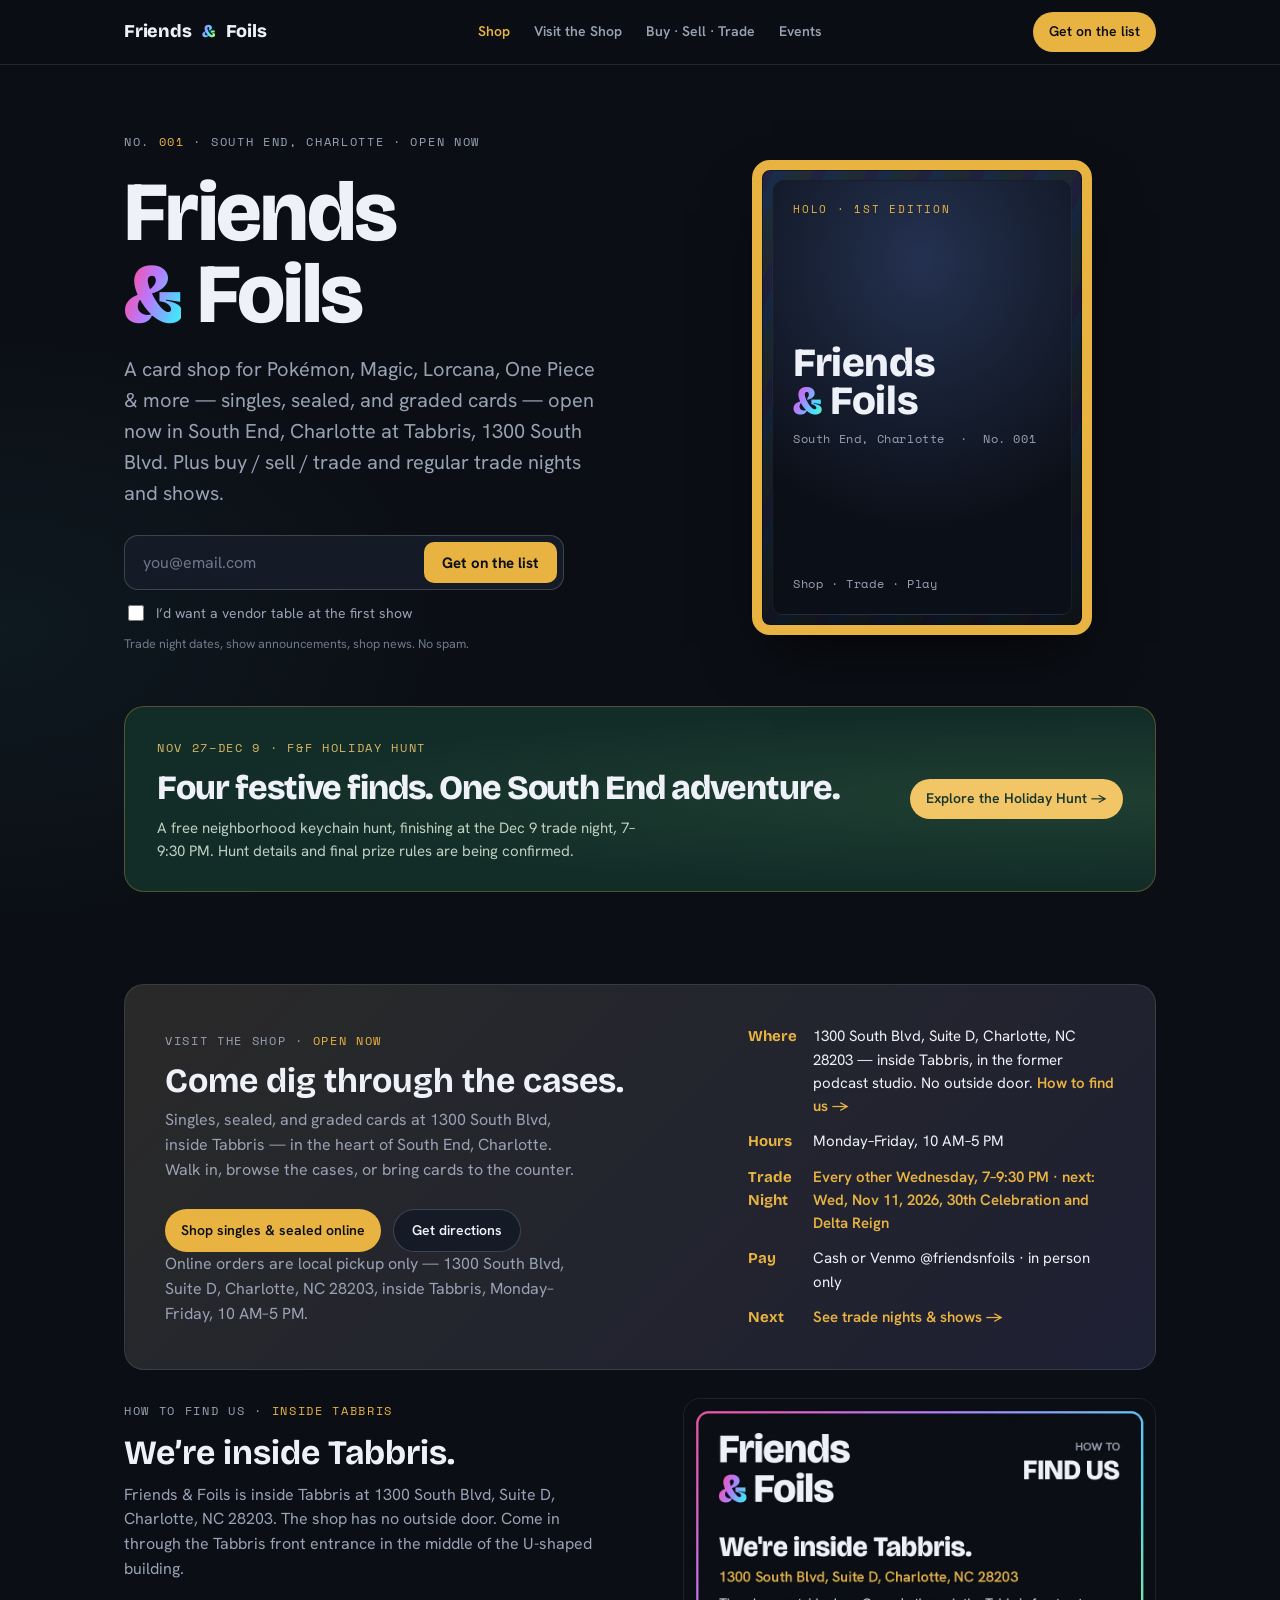
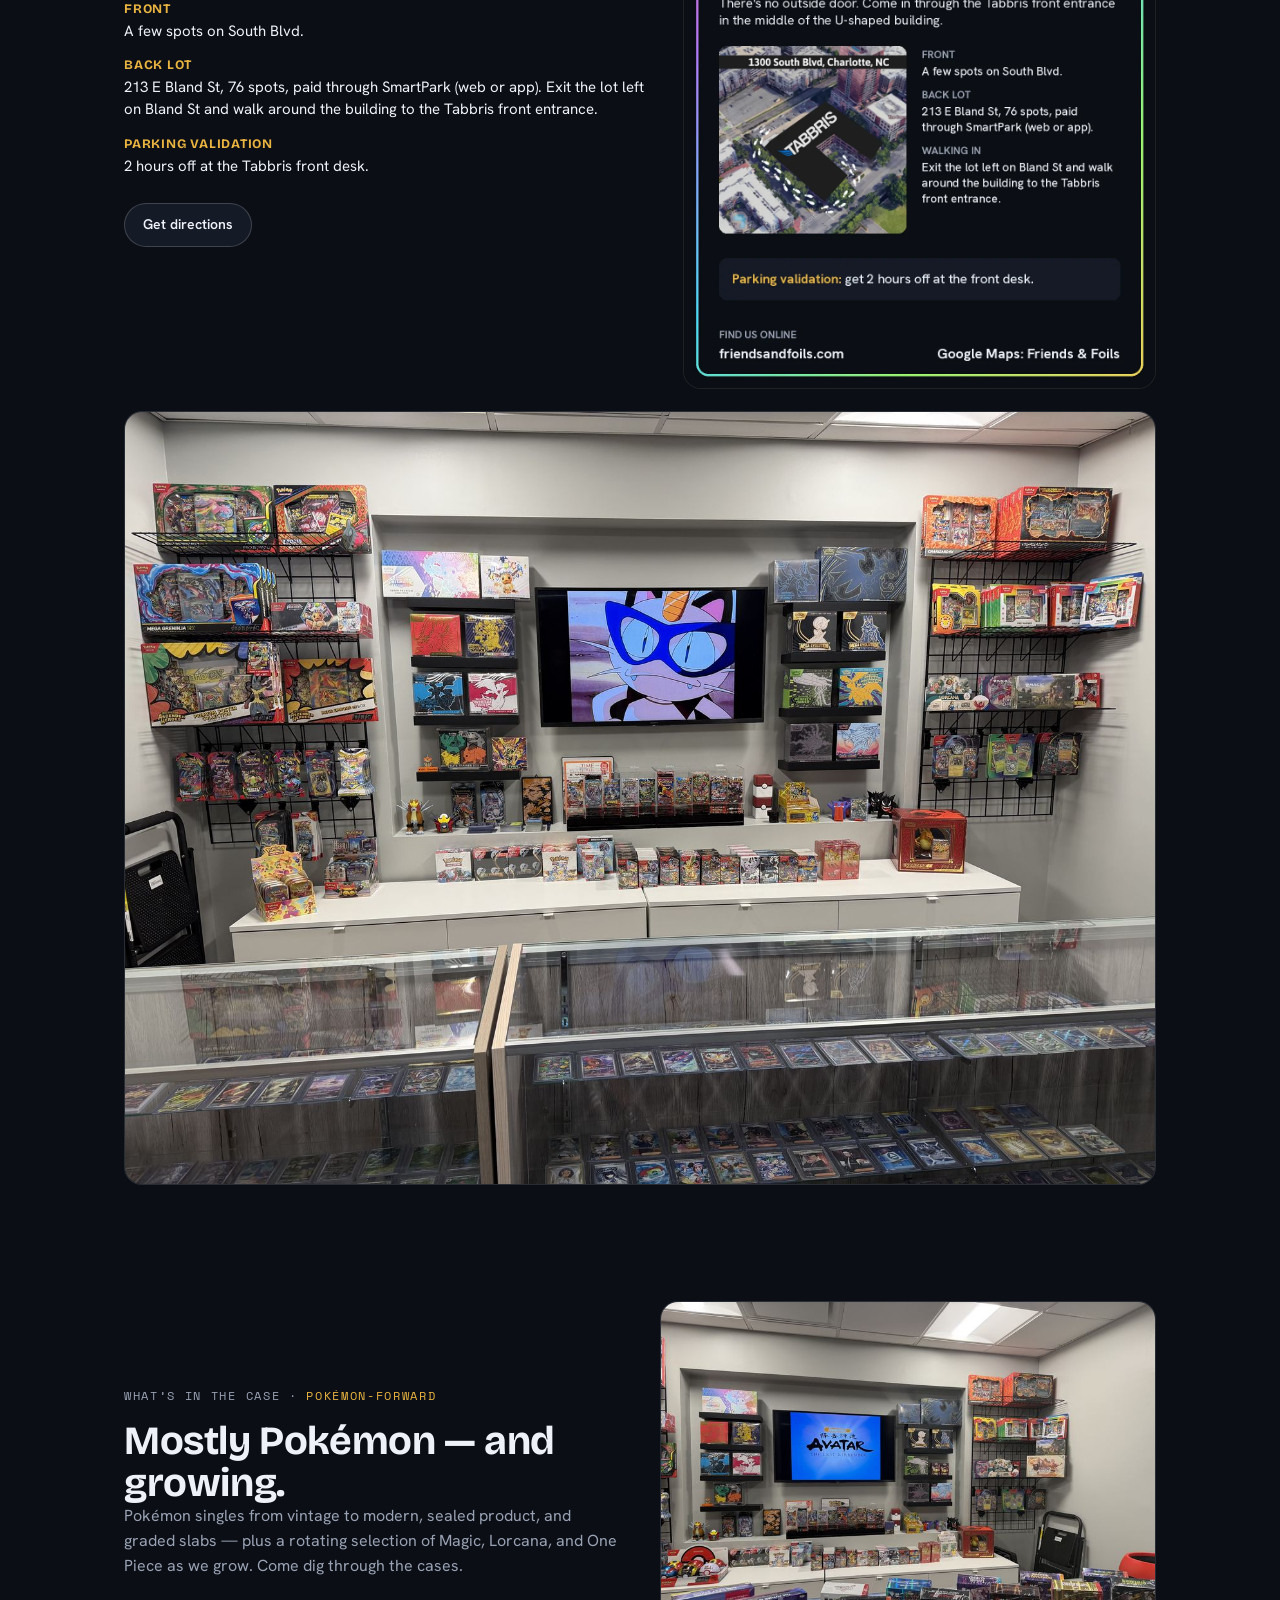
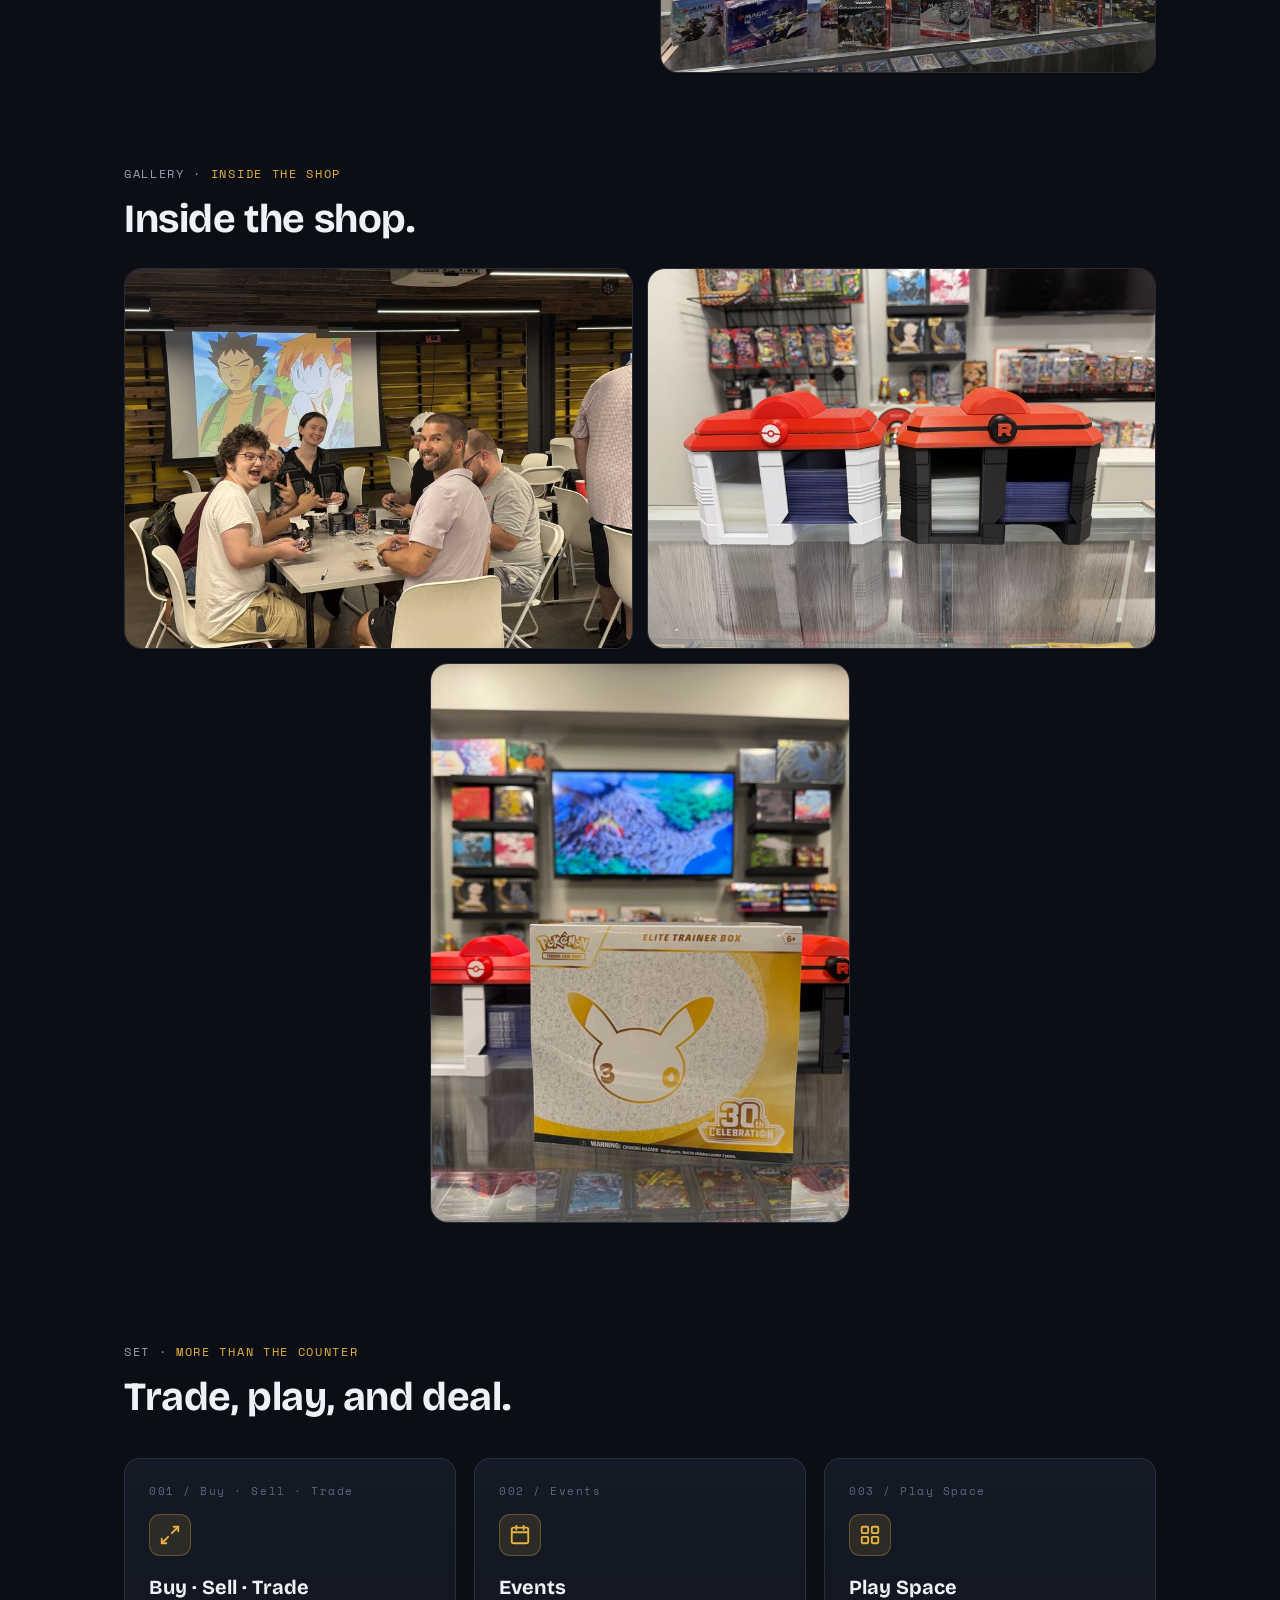
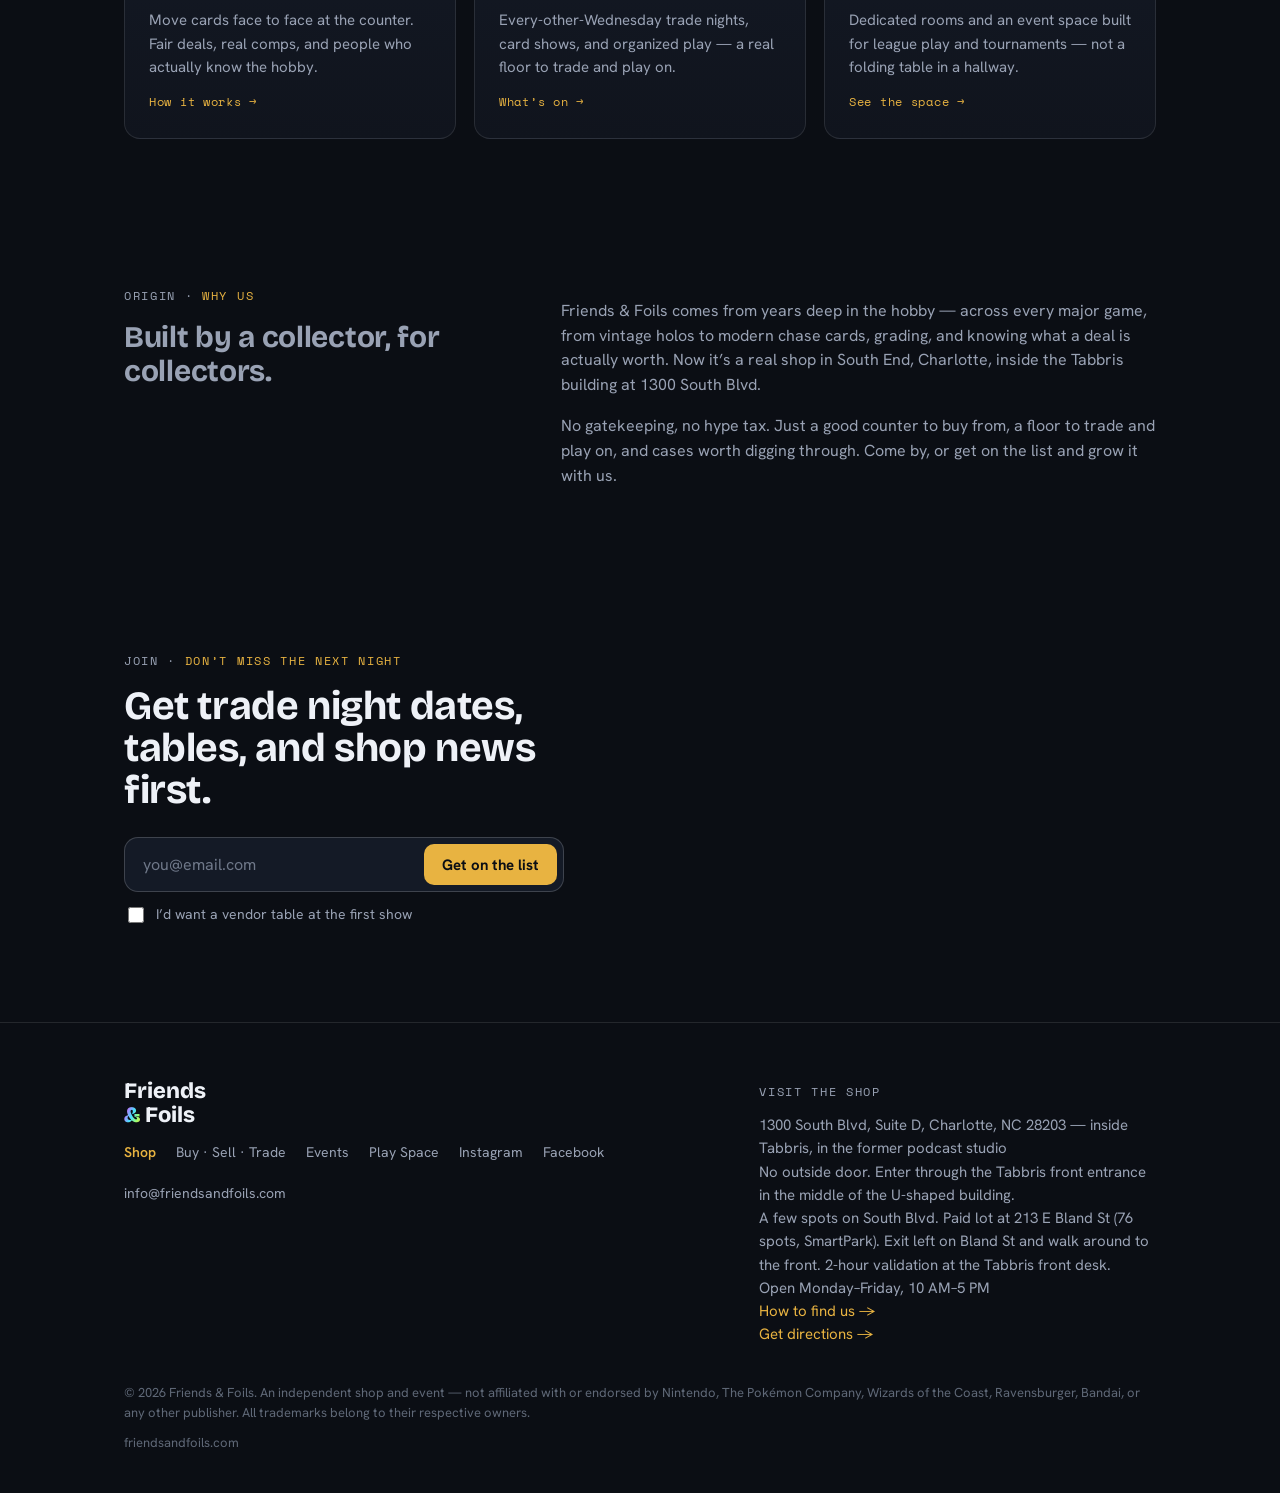
==== index.html @ 8cf4f738 "Build Holiday Hunt pages and QR tag flow" ====
<!doctype html>
<html lang="en">
<head>
<meta charset="utf-8" />
<meta name="viewport" content="width=device-width, initial-scale=1" />
<title>Friends &amp; Foils — Card shop in South End, Charlotte</title>
<meta name="description" content="A card shop for Pokémon, Magic, Lorcana, One Piece and more in South End, Charlotte — singles, sealed, and graded cards, open now inside Tabbris at 1300 South Blvd. Plus buy/sell/trade and every-other-Wednesday trade nights and shows." />

<meta property="og:title" content="Friends & Foils — Card shop in South End, Charlotte" />
<meta property="og:description" content="Singles, sealed, and graded cards — open now at 1300 South Blvd, inside Tabbris. Buy/sell/trade, every-other-Wednesday trade nights, and shows." />
<meta property="og:type" content="website" />
<meta property="og:url" content="https://friendsandfoils.com" />

<link rel="preconnect" href="https://fonts.googleapis.com">
<link rel="preconnect" href="https://fonts.gstatic.com" crossorigin>
<link href="https://fonts.googleapis.com/css2?family=Bricolage+Grotesque:opsz,wght@12..96,600;12..96,700;12..96,800&family=Hanken+Grotesk:wght@400;500;600;700&family=Space+Mono:wght@400;700&display=swap" rel="stylesheet">
<link rel="stylesheet" href="/assets/styles.css" />
<link rel="stylesheet" href="/assets/holiday-hunt.css" />
</head>
<body>

<header>
  <div class="wrap nav">
    <a class="brand" href="/">Friends <span class="amp">&amp;</span> Foils</a>
    <nav class="nav-links" id="navlinks" aria-label="Primary">
      <a class="shop" href="https://monverisuite.com/shop.php?page=products&amp;store=sycfubdgfibgfm5c5kfa" target="_blank" rel="noopener">Shop</a>
      <a href="/#visit">Visit the Shop</a>
      <a href="/buy-sell-trade/">Buy · Sell · Trade</a>
      <a href="/events/">Events</a>
      <a class="cta only-mobile" href="/#join">Get on the list</a>
    </nav>
    <div class="nav-right">
      <a class="cta only-desktop" href="/#join">Get on the list</a>
      <button class="menu-btn" id="menuBtn" aria-expanded="false" aria-controls="navlinks" aria-label="Open menu">
        <svg viewBox="0 0 24 24" fill="none" stroke-width="2" stroke-linecap="round"><path d="M3 6h18M3 12h18M3 18h18"/></svg>
      </button>
    </div>
  </div>
</header>

<main id="top">

  <section class="hero">
    <div class="wrap hero-grid">
      <div>
        <span class="tag">No. <span class="num">001</span> · South End, Charlotte · Open now</span>
        <h1>Friends<br><span class="foil">&amp;</span> Foils</h1>
        <p class="lede" style="max-width:44ch">A card shop for Pokémon, Magic, Lorcana, One Piece &amp; more — singles, sealed, and graded cards — open now in South End, Charlotte at Tabbris, 1300 South Blvd. Plus buy / sell / trade and regular trade nights and shows.</p>

        <form class="capture" id="capture-hero" novalidate>
          <div class="field">
            <input type="email" name="email" inputmode="email" autocomplete="email" placeholder="you@email.com" aria-label="Email address" required />
            <button type="submit">Get on the list</button>
          </div>
          <label class="vendor">
            <input type="checkbox" name="vendor" value="yes" />
            I&rsquo;d want a vendor table at the first show
          </label>
          <p class="formnote">Trade night dates, show announcements, shop news. No spam.</p>
          <div class="success" role="status" aria-live="polite">You&rsquo;re on the list. We&rsquo;ll send dates before anyone else.</div>
        </form>
      </div>

      <div class="card-stage">
        <div class="holo" id="holo" aria-hidden="true">
          <div class="foilsheen"></div>
          <div class="inner">
            <div class="ftag">Holo · 1st Edition</div>
            <div>
              <div class="mark">Friends<br><span class="amp2">&amp;</span> Foils</div>
              <div class="sub" style="margin-top:10px">South&nbsp;End, Charlotte &nbsp;·&nbsp; No.&nbsp;001</div>
            </div>
            <div class="sub">Shop · Trade · Play</div>
          </div>
          <div class="shine"></div>
        </div>
      </div>
    </div>
  </section>

  <section class="hunt-promo"><div class="wrap"><div class="hunt-promo-inner"><div><span class="tag">Nov 27–Dec 9 · F&amp;F Holiday Hunt</span><h2>Four festive finds. One South End adventure.</h2><p>A free neighborhood keychain hunt, finishing at the Dec 9 trade night, 7–9:30 PM. Hunt details and final prize rules are being confirmed.</p></div><a class="cta" href="/holiday-hunt/">Explore the Holiday Hunt →</a></div></div></section>

  <section id="visit">
    <div class="wrap">
      <div class="band">
        <div>
          <span class="tag">Visit the shop · <span class="num">Open now</span></span>
          <h2>Come dig through the cases.</h2>
          <p>Singles, sealed, and graded cards at 1300 South Blvd, inside Tabbris — in the heart of South End, Charlotte. Walk in, browse the cases, or bring cards to the counter.</p>
          <div class="actions">
            <a class="cta" href="https://monverisuite.com/shop.php?page=products&amp;store=sycfubdgfibgfm5c5kfa" target="_blank" rel="noopener">Shop singles &amp; sealed online</a>
            <a class="btn-ghost" href="https://www.google.com/maps/search/?api=1&amp;query=1300+South+Blvd+Suite+D+Charlotte+NC+28203" target="_blank" rel="noopener">Get directions</a>
          </div>
          <p class="pickup">Online orders are local pickup only — 1300 South Blvd, Suite D, Charlotte, NC 28203, inside Tabbris, Monday–Friday, 10 AM–5 PM.</p>
        </div>
        <ul>
          <li><b>Where</b><span>1300 South Blvd, Suite D, Charlotte, NC 28203 — inside Tabbris, in the former podcast studio. No outside door. <a class="link" href="#find-us">How to find us →</a></span></li>
          <li><b>Hours</b> Monday–Friday, 10 AM–5 PM</li>
          <li><b>Trade Night</b> <a class="link" href="/events/#nov-11">Every other Wednesday, 7–9:30 PM · next: Wed, Nov 11, 2026, 30th Celebration and Delta Reign</a></li>
          <li><b>Pay</b> Cash or Venmo @friendsnfoils · in person only</li>
          <li><b>Next</b> <a class="link" href="/events/#trade-nights">See trade nights &amp; shows →</a></li>
        </ul>
      </div>
      <div id="find-us" class="find-us">
        <div>
          <span class="tag">How to find us · <span class="num">Inside Tabbris</span></span>
          <h2>We&rsquo;re inside Tabbris.</h2>
          <p>Friends &amp; Foils is inside Tabbris at 1300 South Blvd, Suite D, Charlotte, NC 28203. The shop has no outside door. Come in through the Tabbris front entrance in the middle of the U-shaped building.</p>
          <ul class="find-list">
            <li><b>Front</b> A few spots on South Blvd.</li>
            <li><b>Back lot</b> 213 E Bland St, 76 spots, paid through SmartPark (web or app). Exit the lot left on Bland St and walk around the building to the Tabbris front entrance.</li>
            <li><b>Parking validation</b> 2 hours off at the Tabbris front desk.</li>
          </ul>
          <div class="actions">
            <a class="btn-ghost" href="https://www.google.com/maps/search/?api=1&amp;query=1300+South+Blvd+Suite+D+Charlotte+NC+28203" target="_blank" rel="noopener">Get directions</a>
          </div>
        </div>
        <div class="find-card">
          <img src="/assets/img/how-to-find-us.png" width="1080" height="1350" alt="How to find Friends and Foils inside Tabbris at 1300 South Blvd, Suite D, Charlotte. There is no outside door: enter through the Tabbris front entrance in the middle of the U-shaped building. A few spots are on South Blvd. The back lot at 213 E Bland St has 76 paid SmartPark spots; exit left on Bland St and walk around to the front entrance. Parking validation is 2 hours off at the front desk." loading="lazy" />
        </div>
      </div>
      <div class="media ratio-4-3 visit-photo">
        <img src="/assets/img/shop/shop-wall-pokemon.jpg" srcset="/assets/img/shop/shop-wall-pokemon-800.jpg 800w, /assets/img/shop/shop-wall-pokemon.jpg 1600w" sizes="(max-width: 1080px) calc(100vw - 48px), 1032px" width="1600" height="1200" alt="The shop’s main wall of sealed Pokémon tins, Elite Trainer Boxes, and booster bundles, with a TV and a glass case of singles in front" loading="lazy" />
      </div>
    </div>
  </section>

  <section class="tight">
    <div class="wrap">
      <div class="split flush">
        <div class="sec-head">
          <span class="tag">What&rsquo;s in the case · <span class="num">Pokémon-forward</span></span>
          <h2>Mostly Pokémon — and growing.</h2>
          <p>Pokémon singles from vintage to modern, sealed product, and graded slabs — plus a rotating selection of Magic, Lorcana, and One Piece as we grow. Come dig through the cases.</p>
        </div>
        <div class="media ratio-4-3">
          <img src="/assets/img/shop/shop-wall-multi-tcg.jpg" srcset="/assets/img/shop/shop-wall-multi-tcg-800.jpg 800w, /assets/img/shop/shop-wall-multi-tcg.jpg 1600w" sizes="(max-width: 860px) calc(100vw - 48px), 500px" width="1600" height="1200" alt="Sealed Magic: The Gathering, Disney Lorcana, One Piece, and other card games lined up on the shop counter beside a glass case of singles" loading="lazy" />
        </div>
      </div>
    </div>
  </section>

  <section class="tight" id="inside">
    <div class="wrap">
      <div class="sec-head">
        <span class="tag">Gallery · <span class="num">Inside the shop</span></span>
        <h2>Inside the shop.</h2>
      </div>
      <div class="inside">
        <div class="media ratio-4-3">
          <img src="/assets/img/shop/game-night-packs.jpg" srcset="/assets/img/shop/game-night-packs-800.jpg 800w, /assets/img/shop/game-night-packs.jpg 1600w" sizes="(max-width: 860px) calc(100vw - 48px), 500px" width="1600" height="1200" alt="People smiling and opening packs at a community game night table at Tabbris, with Ash and Misty on the projector" loading="lazy" />
        </div>
        <div class="media ratio-4-3">
          <img src="/assets/img/shop/sleeve-holders.jpg" srcset="/assets/img/shop/sleeve-holders-800.jpg 800w, /assets/img/shop/sleeve-holders.jpg 1600w" sizes="(max-width: 860px) calc(100vw - 48px), 500px" width="1600" height="1200" alt="Two 3D-printed card-sleeve holders on the shop counter: a Poké Ball and a red-and-white Team Rocket design" loading="lazy" />
        </div>
        <div class="media ratio-3-4 portrait">
          <img src="/assets/img/shop/30th-celebration-etb.jpg" srcset="/assets/img/shop/30th-celebration-etb-800.jpg 600w, /assets/img/shop/30th-celebration-etb.jpg 1200w" sizes="(max-width: 860px) calc(100vw - 48px), 420px" width="1200" height="1600" alt="A Pokémon 30th Celebration Elite Trainer Box standing on the shop counter" loading="lazy" />
        </div>
      </div>
    </div>
  </section>

  <section id="what">
    <div class="wrap">
      <div class="sec-head">
        <span class="tag">Set · <span class="num">More than the counter</span></span>
        <h2>Trade, play, and deal.</h2>
      </div>
      <div class="cards">
        <a class="feature" href="/buy-sell-trade/">
          <span class="num">001 / Buy · Sell · Trade</span>
          <div class="ico"><svg viewBox="0 0 24 24" fill="none" stroke-width="2" stroke-linecap="round" stroke-linejoin="round"><path d="M16 3h5v5"/><path d="M21 3l-7 7"/><path d="M8 21H3v-5"/><path d="M3 21l7-7"/></svg></div>
          <h3>Buy · Sell · Trade</h3>
          <p>Move cards face to face at the counter. Fair deals, real comps, and people who actually know the hobby.</p>
          <span class="go">How it works →</span>
        </a>
        <a class="feature" href="/events/">
          <span class="num">002 / Events</span>
          <div class="ico"><svg viewBox="0 0 24 24" fill="none" stroke-width="2" stroke-linecap="round" stroke-linejoin="round"><rect x="3" y="4" width="18" height="17" rx="2"/><path d="M3 9h18M8 2v4M16 2v4"/></svg></div>
          <h3>Events</h3>
          <p>Every-other-Wednesday trade nights, card shows, and organized play — a real floor to trade and play on.</p>
          <span class="go">What&rsquo;s on →</span>
        </a>
        <a class="feature" href="/play-space/">
          <span class="num">003 / Play Space</span>
          <div class="ico"><svg viewBox="0 0 24 24" fill="none" stroke-width="2" stroke-linecap="round" stroke-linejoin="round"><rect x="3" y="3" width="7" height="7" rx="1"/><rect x="14" y="3" width="7" height="7" rx="1"/><rect x="3" y="14" width="7" height="7" rx="1"/><rect x="14" y="14" width="7" height="7" rx="1"/></svg></div>
          <h3>Play Space</h3>
          <p>Dedicated rooms and an event space built for league play and tournaments — not a folding table in a hallway.</p>
          <span class="go">See the space →</span>
        </a>
      </div>
    </div>
  </section>

  <section id="about">
    <div class="wrap about">
      <div>
        <span class="tag">Origin · <span class="num">Why us</span></span>
        <p class="big">Built by a collector, for collectors.</p>
      </div>
      <div>
        <p>Friends &amp; Foils comes from years deep in the hobby — across every major game, from vintage holos to modern chase cards, grading, and knowing what a deal is actually worth. Now it&rsquo;s a real shop in South End, Charlotte, inside the Tabbris building at 1300 South Blvd.</p>
        <p>No gatekeeping, no hype tax. Just a good counter to buy from, a floor to trade and play on, and cases worth digging through. Come by, or get on the list and grow it with us.</p>
      </div>
    </div>
  </section>

  <section id="join">
    <div class="wrap">
      <div class="sec-head" style="max-width:46ch">
        <span class="tag">Join · <span class="num">Don&rsquo;t miss the next night</span></span>
        <h2>Get trade night dates, tables, and shop news first.</h2>
      </div>
      <form class="capture" id="capture-foot" novalidate style="margin-top:26px">
        <div class="field">
          <input type="email" name="email" inputmode="email" autocomplete="email" placeholder="you@email.com" aria-label="Email address" required />
          <button type="submit">Get on the list</button>
        </div>
        <label class="vendor">
          <input type="checkbox" name="vendor" value="yes" />
          I&rsquo;d want a vendor table at the first show
        </label>
        <div class="success" role="status" aria-live="polite">You&rsquo;re on the list. We&rsquo;ll send dates before anyone else.</div>
      </form>
    </div>
  </section>

</main>

<footer>
  <div class="wrap foot-grid">
    <div class="foot-cap">
      <div class="foot-brand">Friends<br><span class="amp">&amp;</span> Foils</div>
      <div class="foot-links">
        <a class="shop" href="https://monverisuite.com/shop.php?page=products&amp;store=sycfubdgfibgfm5c5kfa" target="_blank" rel="noopener">Shop</a>
        <a href="/buy-sell-trade/">Buy · Sell · Trade</a>
        <a href="/events/">Events</a>
        <a href="/play-space/">Play Space</a>
        <a href="https://www.instagram.com/friendsnfoils/" aria-label="Instagram" target="_blank" rel="noopener">Instagram</a>
        <a href="https://www.facebook.com/profile.php?id=61592183602542" aria-label="Facebook" target="_blank" rel="noopener">Facebook</a>
        <a href="mailto:info@friendsandfoils.com">info@friendsandfoils.com</a>
      </div>
    </div>
    <div>
      <span class="tag">Visit the shop</span>
      <p style="color:var(--muted);font-size:15px;margin:10px 0 0">1300 South Blvd, Suite D, Charlotte, NC 28203 — inside Tabbris, in the former podcast studio<br>No outside door. Enter through the Tabbris front entrance in the middle of the U-shaped building.<br>A few spots on South Blvd. Paid lot at 213 E Bland St (76 spots, SmartPark). Exit left on Bland St and walk around to the front. 2-hour validation at the Tabbris front desk.<br>Open Monday–Friday, 10 AM–5 PM<br><a href="/#find-us" style="color:var(--gold);text-decoration:none">How to find us →</a><br><a href="https://www.google.com/maps/search/?api=1&amp;query=1300+South+Blvd+Suite+D+Charlotte+NC+28203" target="_blank" rel="noopener" style="color:var(--gold);text-decoration:none">Get directions →</a></p>
    </div>
  </div>
  <div class="wrap legal">
    <span>© 2026 Friends &amp; Foils. An independent shop and event — not affiliated with or endorsed by Nintendo, The Pokémon Company, Wizards of the Coast, Ravensburger, Bandai, or any other publisher. All trademarks belong to their respective owners.</span>
    <span>friendsandfoils.com</span>
  </div>
</footer>

<script src="/assets/app.js" defer></script>
</body>
</html>
---- assets/styles.css ----
/* =========================================================================
   Friends & Foils — shared design system
   Single source of truth for every page. Foil / gold theme.
   ========================================================================= */
:root{
  --ink:#0B0E14;
  --ink-2:#10141d;
  --surface:#141a26;
  --surface-2:#1a2230;
  --line:rgba(255,255,255,.10);
  --line-strong:rgba(255,255,255,.18);
  --text:#EEF1F7;
  --muted:#99A2B4;
  --gold:#E8B341;
  --gold-deep:#caa12f;

  --display:"Bricolage Grotesque", system-ui, sans-serif;
  --body:"Hanken Grotesk", system-ui, sans-serif;
  --mono:"Space Mono", ui-monospace, monospace;

  --maxw:1080px;
}

*{box-sizing:border-box}
html{scroll-behavior:smooth}
body{
  margin:0;
  background:
    radial-gradient(1200px 600px at 75% -10%, rgba(232,179,65,.06), transparent 60%),
    radial-gradient(900px 600px at 0% 10%, rgba(70,224,255,.05), transparent 55%),
    var(--ink);
  color:var(--text);
  font-family:var(--body);
  line-height:1.55;
  -webkit-font-smoothing:antialiased;
  overflow-x:hidden;
}
a{color:inherit}
img{max-width:100%;display:block}
.wrap{max-width:var(--maxw);margin:0 auto;padding:0 24px}

.tag{
  font-family:var(--mono);
  font-size:12px;
  letter-spacing:.14em;
  text-transform:uppercase;
  color:var(--muted);
}
.tag .num{color:var(--gold)}

.foil{
  background:linear-gradient(110deg,#ff4d9d 8%,#b57bff 28%,#46e0ff 48%,#9cff6b 68%,#ffd24d 88%);
  background-size:220% 100%;
  -webkit-background-clip:text;background-clip:text;color:transparent;
  animation:foilshift 7s ease-in-out infinite}
.amp{
  background:linear-gradient(115deg,#ff4d9d,#b57bff,#46e0ff,#9cff6b,#ffd24d);
  -webkit-background-clip:text;background-clip:text;color:transparent}
@keyframes foilshift{0%,100%{background-position:0% 0}50%{background-position:100% 0}}

/* ---- Header / nav ---------------------------------------------------- */
header{position:sticky;top:0;z-index:40;backdrop-filter:blur(10px);
  background:linear-gradient(180deg, rgba(11,14,20,.82), rgba(11,14,20,.35));
  border-bottom:1px solid var(--line)}
.nav{display:flex;align-items:center;justify-content:space-between;gap:18px;height:64px}
.brand{display:flex;align-items:center;gap:10px;font-family:var(--display);
  font-weight:800;letter-spacing:-.01em;font-size:18px;text-decoration:none;white-space:nowrap}
.nav-links{display:flex;align-items:center;gap:24px}
.nav-links a:not(.cta){font-size:14px;font-weight:600;text-decoration:none;color:var(--muted);
  transition:color .15s ease;white-space:nowrap}
.nav-links a:not(.cta):hover{color:var(--text)}
.nav-links a.here{color:var(--text)}
.nav-links a.here::after{content:"";display:block;height:2px;margin-top:4px;border-radius:2px;background:var(--gold)}
.nav-links a.shop{color:var(--gold)}
.nav-links a.shop:hover{color:#f2c45c}
.nav-right{display:flex;align-items:center;gap:12px}
.cta{display:inline-flex;align-items:center;gap:8px;
  font-family:var(--body);font-weight:600;font-size:14px;text-decoration:none;
  color:var(--ink);background:var(--gold);padding:9px 16px;border-radius:999px;
  transition:transform .15s ease, background .15s ease;white-space:nowrap}
.cta:hover{background:#f2c45c;transform:translateY(-1px)}
.only-mobile{display:none}
.menu-btn{display:none;background:transparent;border:1px solid var(--line-strong);border-radius:10px;
  width:42px;height:38px;cursor:pointer;align-items:center;justify-content:center}
.menu-btn svg{width:20px;height:20px;stroke:var(--text)}

/* ---- Hero (home, with holo card) ------------------------------------- */
.hero{position:relative;padding:64px 0 40px}
.hero-grid{display:grid;grid-template-columns:1.05fr .95fr;gap:48px;align-items:center}
.hero h1{
  font-family:var(--display);font-weight:800;
  font-size:clamp(44px,7vw,84px);line-height:.98;letter-spacing:-.02em;margin:18px 0 0}
.lede{color:var(--muted);font-size:clamp(17px,2vw,20px);max-width:34ch;margin:18px 0 0}

/* ---- Page hero (inner pages, no holo) -------------------------------- */
.page-hero{padding:72px 0 8px}
.page-hero h1{font-family:var(--display);font-weight:800;
  font-size:clamp(38px,6vw,68px);line-height:1;letter-spacing:-.02em;margin:16px 0 0;max-width:16ch}
.page-hero .lede{max-width:56ch;font-size:clamp(17px,2vw,20px)}
.actions{display:flex;flex-wrap:wrap;gap:12px;margin-top:26px}
.btn-ghost{display:inline-flex;align-items:center;gap:8px;font-weight:600;font-size:14px;
  text-decoration:none;color:var(--text);background:var(--surface);
  border:1px solid var(--line-strong);padding:10px 18px;border-radius:999px;
  transition:border-color .15s ease, transform .15s ease}
.btn-ghost:hover{border-color:var(--gold);transform:translateY(-1px)}

/* ---- Email capture --------------------------------------------------- */
.capture{margin-top:26px;max-width:440px}
.field{display:flex;gap:8px;background:var(--surface);border:1px solid var(--line-strong);
  border-radius:14px;padding:6px;transition:border-color .15s ease}
.field:focus-within{border-color:var(--gold)}
.field input[type=email]{flex:1;min-width:0;background:transparent;border:0;outline:0;
  color:var(--text);font-family:var(--body);font-size:16px;padding:10px 12px}
.field input::placeholder{color:#6f7889}
.field button{border:0;cursor:pointer;font-family:var(--body);font-weight:700;font-size:15px;
  color:var(--ink);background:var(--gold);border-radius:10px;padding:0 18px;
  transition:transform .15s ease, background .15s ease}
.field button:hover{background:#f2c45c}
.field button:active{transform:scale(.98)}
.vendor{display:flex;align-items:center;gap:9px;margin-top:12px;color:var(--muted);font-size:14px;cursor:pointer}
.vendor input{accent-color:var(--gold);width:16px;height:16px}
.formnote{font-size:12.5px;color:#6f7889;margin-top:10px}
.success{display:none;margin-top:18px;padding:16px 18px;border-radius:14px;
  border:1px solid rgba(156,255,107,.35);background:rgba(156,255,107,.08);
  color:#cdeec0;font-size:15px}
.success.show{display:block;animation:pop .4s ease}
@keyframes pop{from{opacity:0;transform:translateY(6px)}to{opacity:1;transform:none}}

/* ---- Holo card ------------------------------------------------------- */
.card-stage{display:flex;justify-content:center;perspective:1100px}
.holo{
  position:relative;width:min(340px,78vw);aspect-ratio:63/88;border-radius:18px;
  transform-style:preserve-3d;transition:transform .25s ease;will-change:transform;
  background:linear-gradient(160deg,#1d2740,#0c1018);
  border:10px solid var(--gold);
  box-shadow:0 30px 60px -20px rgba(0,0,0,.7), 0 0 0 1px rgba(0,0,0,.4) inset;
  overflow:hidden}
.holo .inner{position:absolute;inset:10px;border-radius:10px;
  background:radial-gradient(120% 90% at 50% 18%, #243150, #0b0f17 70%);
  display:flex;flex-direction:column;justify-content:space-between;padding:20px;
  border:1px solid rgba(255,255,255,.06)}
.holo .ftag{font-family:var(--mono);font-size:11px;letter-spacing:.16em;color:var(--gold);text-transform:uppercase}
.holo .mark{font-family:var(--display);font-weight:800;font-size:clamp(28px,9vw,40px);
  line-height:.95;letter-spacing:-.01em}
.holo .mark .amp2{
  background:linear-gradient(115deg,#ff4d9d,#b57bff,#46e0ff,#9cff6b,#ffd24d);
  background-size:180% 100%;-webkit-background-clip:text;background-clip:text;color:transparent;
  animation:foilshift 6s ease-in-out infinite}
.holo .sub{font-family:var(--mono);font-size:12px;color:var(--muted);letter-spacing:.05em}
.holo .shine{position:absolute;inset:0;pointer-events:none;mix-blend-mode:color-dodge;
  opacity:0;transition:opacity .3s ease;
  background:radial-gradient(180px 180px at var(--mx,50%) var(--my,40%),
      rgba(255,255,255,.55), rgba(255,255,255,0) 60%);}
.holo .foilsheen{position:absolute;inset:0;pointer-events:none;mix-blend-mode:overlay;opacity:.35;
  background:repeating-linear-gradient(115deg,
      rgba(255,77,157,.5) 0 12px, rgba(70,224,255,.5) 12px 24px,
      rgba(156,255,107,.5) 24px 36px, rgba(255,210,77,.5) 36px 48px);
  background-size:200% 200%;background-position:var(--mx,50%) var(--my,50%);
  filter:saturate(1.4)}
.holo:hover .shine{opacity:1}

/* ---- Sections -------------------------------------------------------- */
section{padding:72px 0}
section.tight{padding:44px 0}
.sec-head{max-width:60ch}
.sec-head h2{font-family:var(--display);font-weight:700;letter-spacing:-.01em;
  font-size:clamp(28px,4vw,40px);line-height:1.05;margin:12px 0 0}
.sec-head p{color:var(--muted);font-size:17px;margin:14px 0 0}

/* ---- Feature cards --------------------------------------------------- */
.cards{display:grid;grid-template-columns:repeat(3,1fr);gap:18px;margin-top:40px}
.cards.two{grid-template-columns:repeat(2,1fr)}
.feature{background:linear-gradient(180deg,var(--surface),var(--ink-2));
  border:1px solid var(--line);border-radius:16px;padding:24px;
  transition:transform .2s ease, border-color .2s ease}
.feature:hover{transform:translateY(-3px);border-color:var(--line-strong)}
.feature .ico{width:42px;height:42px;border-radius:11px;display:grid;place-items:center;
  background:rgba(232,179,65,.12);border:1px solid rgba(232,179,65,.3);margin-bottom:16px}
.feature .ico svg{width:22px;height:22px;stroke:var(--gold)}
.feature h3{font-family:var(--display);font-weight:700;font-size:20px;margin:0 0 6px}
.feature p{color:var(--muted);font-size:15px;margin:0}
.feature .num{font-family:var(--mono);font-size:11px;color:#5f6877;letter-spacing:.14em;display:block;margin-bottom:14px}
/* clickable feature card (home hub -> pillar pages) */
a.feature{text-decoration:none;color:inherit;display:block}
a.feature .go{display:inline-flex;align-items:center;gap:6px;margin-top:14px;
  font-family:var(--mono);font-size:12px;letter-spacing:.06em;color:var(--gold)}
a.feature:hover .go{gap:10px}

/* ---- "Coming soon" tiles --------------------------------------------- */
.soon{display:grid;grid-template-columns:1fr 1fr;gap:18px;margin-top:40px}
.soon .tile{position:relative;border:1px solid var(--line);border-radius:16px;padding:28px;
  background:radial-gradient(120% 120% at 0% 0%, rgba(70,224,255,.06), transparent 50%), var(--ink-2);overflow:hidden}
.soon .tile .stamp{position:absolute;top:18px;right:18px;font-family:var(--mono);font-size:11px;
  letter-spacing:.14em;text-transform:uppercase;color:var(--ink);background:var(--gold);
  padding:5px 10px;border-radius:999px}
.soon .tile h3{font-family:var(--display);font-weight:700;font-size:24px;margin:8px 0 8px}
.soon .tile p{color:var(--muted);margin:0;font-size:15.5px}

/* ---- Band (feature strip / vendor CTA) ------------------------------- */
.band{border:1px solid var(--line);border-radius:20px;
  background:linear-gradient(135deg, rgba(232,179,65,.10), rgba(181,123,255,.06)), var(--surface);
  padding:40px;display:grid;grid-template-columns:1.2fr .8fr;gap:32px;align-items:center}
.band h2{font-family:var(--display);font-weight:700;font-size:clamp(26px,3.5vw,34px);margin:10px 0 10px;line-height:1.05}
.band p{color:var(--muted);margin:0;font-size:16px;max-width:46ch}
.band ul{list-style:none;padding:0;margin:0;display:grid;gap:12px}
.band li{display:flex;gap:11px;align-items:flex-start;font-size:15px}
.band li b{font-family:var(--display);color:var(--gold);font-weight:700;font-size:15px;min-width:54px}
.band li > span{flex:1;min-width:0}
.link{color:var(--gold);text-decoration:none;font-weight:600}
.link:hover{color:#f2c45c}
.pickup{color:var(--muted);font-size:14.5px;margin:14px 0 0;max-width:48ch}

/* ---- About ----------------------------------------------------------- */
.about{display:grid;grid-template-columns:.8fr 1.2fr;gap:40px;align-items:start}
.about .big{font-family:var(--display);font-weight:700;font-size:clamp(24px,3vw,30px);line-height:1.15;letter-spacing:-.01em;margin:12px 0 0}
.about p{color:var(--muted);font-size:16px}

/* ---- Media / photos -------------------------------------------------- */
.media{border:1px solid var(--line);border-radius:18px;overflow:hidden;background:var(--ink-2)}
.media img{width:100%;height:100%;object-fit:cover;display:block}
.media.hero-shot{aspect-ratio:16/10}
.media.ratio-4-3{aspect-ratio:4/3}
.media.ratio-3-4{aspect-ratio:3/4}
.visit-photo{margin-top:22px}
#find-us{scroll-margin-top:84px}
.find-us{display:grid;grid-template-columns:1.05fr .95fr;gap:36px;align-items:start;margin-top:28px}
.find-us h2{font-family:var(--display);font-weight:700;font-size:clamp(26px,3.5vw,34px);line-height:1.05;margin:12px 0 12px}
.find-us p{color:var(--muted);margin:0;font-size:16px;max-width:52ch}
.find-list{list-style:none;padding:0;margin:18px 0 0;display:grid;gap:14px}
.find-list li{font-size:15px;color:var(--text);line-height:1.45}
.find-list b{display:block;font-family:var(--display);color:var(--gold);font-weight:700;font-size:13px;letter-spacing:.06em;text-transform:uppercase;margin-bottom:2px}
.find-card{border:1px solid var(--line);border-radius:18px;overflow:hidden;background:#07090d}
.find-card img{width:100%;height:auto;display:block}
.gallery{display:grid;grid-template-columns:2fr 1fr;grid-auto-rows:1fr;gap:14px;margin-top:40px}
.gallery .media:first-child{grid-row:span 2}
.gallery .media{aspect-ratio:auto;min-height:180px}
.inside{display:grid;grid-template-columns:1fr 1fr;gap:14px;margin-top:28px;align-items:start}
.inside .media{min-width:0}
.inside .portrait{grid-column:1 / -1;width:min(420px,100%);justify-self:center}
/* graceful placeholder shown until a real photo is dropped in */
.ph{position:relative;display:grid;place-items:center;min-height:200px;
  background:
    radial-gradient(120% 120% at 0% 0%, rgba(70,224,255,.06), transparent 50%),
    repeating-linear-gradient(135deg, rgba(255,255,255,.03) 0 12px, transparent 12px 24px),
    var(--ink-2);
  color:#5f6877;font-family:var(--mono);font-size:12px;letter-spacing:.12em;text-transform:uppercase;text-align:center;padding:20px}
.ph span{max-width:24ch}

.split{display:grid;grid-template-columns:1fr 1fr;gap:40px;align-items:center;margin-top:40px}
.split.flush{margin-top:0}
.split.reverse .media{order:-1}
.split h3{font-family:var(--display);font-weight:700;font-size:clamp(22px,3vw,28px);margin:10px 0 10px;line-height:1.1}
.split p{color:var(--muted);font-size:16px;margin:0 0 12px}

/* ---- Chips / pills --------------------------------------------------- */
.chips{display:flex;flex-wrap:wrap;gap:10px;margin-top:22px}
.chip{font-family:var(--mono);font-size:12px;letter-spacing:.06em;color:var(--text);
  background:var(--surface);border:1px solid var(--line-strong);border-radius:999px;padding:8px 14px}
a.chip{text-decoration:none}
a.chip:hover{border-color:var(--gold)}
.chip.gold{color:var(--ink);background:var(--gold);border-color:transparent;font-weight:700}
a.chip.gold:hover{color:var(--ink)}

/* ---- Giveaway -------------------------------------------------------- */
.ended-notice{
  margin:0 0 22px;padding:16px 20px;border-radius:16px;
  border:1px solid rgba(232,179,65,.45);background:rgba(232,179,65,.10);
  font-family:var(--display);font-weight:700;font-size:clamp(17px,2vw,20px);
  line-height:1.3;color:var(--text)}
.prize{display:grid;grid-template-columns:.95fr 1.05fr;gap:44px;align-items:center}
.prize .media{aspect-ratio:1/1;background:linear-gradient(180deg,#ffffff,#e7eaf0)}
.prize .media img{object-fit:contain;padding:7%}
.prize .price-row{display:flex;flex-wrap:wrap;gap:14px;margin-top:22px}
.pricecard{flex:1;min-width:190px;border:1px solid var(--line);border-radius:16px;padding:20px;
  background:linear-gradient(180deg,var(--surface),var(--ink-2))}
.pricecard.free{border-color:rgba(156,255,107,.35);
  background:linear-gradient(180deg, rgba(156,255,107,.08), var(--ink-2))}
.pricecard .k{font-family:var(--mono);font-size:11px;letter-spacing:.14em;text-transform:uppercase;color:var(--muted)}
.pricecard .v{font-family:var(--display);font-weight:800;font-size:30px;margin:6px 0 2px}
.pricecard.free .v{color:#9cff6b}
.pricecard small{color:var(--muted);font-size:13px}

.steps{list-style:none;counter-reset:s;padding:0;margin:40px 0 0;display:grid;gap:14px}
.steps li{counter-increment:s;position:relative;padding:22px 22px 22px 68px;
  border:1px solid var(--line);border-radius:16px;background:var(--ink-2)}
.steps li::before{content:counter(s);position:absolute;left:20px;top:20px;
  width:32px;height:32px;border-radius:9px;display:grid;place-items:center;
  font-family:var(--display);font-weight:800;color:var(--ink);background:var(--gold)}
.steps li h4{font-family:var(--display);font-weight:700;font-size:18px;margin:0 0 4px}
.steps li p{color:var(--muted);margin:0;font-size:15px}

.callout{border:1px solid rgba(156,255,107,.35);border-radius:16px;
  background:rgba(156,255,107,.07);padding:22px 24px;margin-top:24px}
.callout .tag{color:#9cff6b}
.callout p{margin:8px 0 0;font-size:15.5px;color:#cdeec0}

/* placeholders the shop must fill in before launch */
.todo{color:var(--gold);background:rgba(232,179,65,.12);border-radius:6px;padding:0 6px;font-family:var(--mono);font-size:.9em}

/* ---- Doc (Official Rules) ------------------------------------------- */
.crumbs{font-family:var(--mono);font-size:12px;letter-spacing:.06em;color:var(--muted);margin:0 0 20px}
.crumbs a{color:var(--muted);text-decoration:none}
.crumbs a:hover{color:var(--text)}
.doc{max-width:760px}
.doc h1{font-family:var(--display);font-weight:800;font-size:clamp(30px,5vw,46px);line-height:1.02;margin:8px 0 6px}
.doc h2{font-family:var(--display);font-weight:700;font-size:22px;margin:34px 0 10px}
.doc p,.doc li{color:#c7cede;font-size:16px}
.doc ol,.doc ul{padding-left:22px;display:grid;gap:8px}
.doc .meta{color:var(--muted);font-size:14px;font-family:var(--mono)}
.doc strong{color:var(--text)}

/* ---- Footer ---------------------------------------------------------- */
footer{border-top:1px solid var(--line);padding:56px 0 40px;margin-top:24px}
.foot-grid{display:grid;grid-template-columns:1.2fr .8fr;gap:40px;align-items:start}
.foot-cap .field{max-width:420px}
.foot-brand{font-family:var(--display);font-weight:800;font-size:22px;line-height:1.1}
.foot-links{display:flex;gap:20px;flex-wrap:wrap;margin-top:14px}
.foot-links a{color:var(--muted);text-decoration:none;font-size:14px}
.foot-links a:hover{color:var(--text)}
.foot-links a.shop{color:var(--gold);font-weight:600}
.foot-links a.shop:hover{color:#f2c45c}
.legal{color:#5f6877;font-size:13px;margin-top:36px;display:flex;justify-content:space-between;flex-wrap:wrap;gap:10px}

/* ---- Responsive ------------------------------------------------------ */
@media (max-width:860px){
  .hero-grid{grid-template-columns:1fr;gap:36px}
  .card-stage{order:-1}
  .cards,.cards.two{grid-template-columns:1fr}
  .soon{grid-template-columns:1fr}
  .band{grid-template-columns:1fr;padding:28px}
  .about{grid-template-columns:1fr;gap:18px}
  .split,.prize,.find-us{grid-template-columns:1fr;gap:24px}
  .split.reverse .media{order:0}
  .gallery{grid-template-columns:1fr}
  .gallery .media:first-child{grid-row:auto}
  .inside{grid-template-columns:1fr}
  .inside .portrait{width:100%}
  .foot-grid{grid-template-columns:1fr;gap:28px}

  /* mobile nav */
  .nav-links{position:absolute;top:64px;left:0;right:0;flex-direction:column;align-items:stretch;
    gap:0;background:var(--ink-2);border-bottom:1px solid var(--line);
    padding:8px 24px 20px;display:none}
  .nav-links.open{display:flex}
  .nav-links a:not(.cta){padding:14px 0;border-bottom:1px solid var(--line);font-size:16px}
  .nav-links a.here::after{display:none}
  .only-mobile{display:inline-flex;margin-top:16px;justify-content:center}
  .only-desktop{display:none}
  .menu-btn{display:inline-flex}
}

@media (prefers-reduced-motion: reduce){
  *{animation:none !important;transition:none !important;scroll-behavior:auto}
  .holo{transform:none !important}
}
---- assets/holiday-hunt.css ----
/* Campaign-only styles: existing shop pages keep their shared design system. */
.hunt-page{--hunt-green:#122d28;--hunt-cream:#fff4d7;--hunt-muted:#bccbc1;background:radial-gradient(ellipse at 80% 0,#24473966,transparent 55%),#0c211e;color:var(--hunt-cream)}
.hunt-page section{padding:68px 0}.hunt-page .tag{color:#b3c8b8}.hunt-page p{color:var(--hunt-muted)}
.hunt-page a:focus-visible,.hunt-page button:focus-visible,.hunt-page input:focus-visible,.hunt-page summary:focus-visible{outline:3px solid #f2cb72;outline-offset:5px}
.hunt-page .hunt-wrap{max-width:1120px;margin:auto;padding:0 28px}.hunt-page .hunt-hero{padding:76px 0 60px;overflow:hidden}
.hunt-hero-grid{display:grid;grid-template-columns:1.1fr .9fr;gap:64px;align-items:center}
.hunt-page h1{font:800 clamp(50px,6.3vw,82px)/.99 var(--display);letter-spacing:-.055em;margin:20px 0 22px;max-width:10ch}
.hunt-page h1 em{font-style:normal;color:#f1bf54}.hunt-page .hunt-lede{font-size:20px;max-width:41ch;line-height:1.5;margin:0}
.hunt-dates{display:flex;flex-wrap:wrap;gap:10px 28px;margin:28px 0 0;padding:22px 0;border-top:1px solid #c5d1b52e;border-bottom:1px solid #c5d1b52e;font-size:15px}
.hunt-dates strong{display:block;color:#fff4d7;font-size:19px}.hunt-dates span{color:#b7c6ba}.hunt-page .hunt-fine{font-size:12px;max-width:54ch;margin-top:18px;color:#b7c6ba}
.hunt-page .cta{background:#f2c566;color:#122721;padding:13px 21px;font-weight:800}.hunt-page .btn-ghost{background:transparent;border-color:#c4d3b24d;padding:12px 20px;color:#fff4d7}
.hunt-preview{padding:10px 24px;text-align:center;background:#e7bd6c;color:#25362c;font-size:12px;font-weight:700;letter-spacing:.02em}.hunt-preview a{text-underline-offset:3px}
.hunt-pass-card{position:relative;transform:rotate(3deg);padding:25px;background:#fff2cf;border:8px solid #e2b761;border-radius:18px;color:#18362d;box-shadow:12px 20px 0 #071a1655,0 24px 70px #0006;isolation:isolate}
.hunt-pass-card::before{content:'';position:absolute;inset:0;z-index:-1;border-radius:10px;opacity:.3;background:repeating-linear-gradient(120deg,transparent 0 30px,#daa33730 30px 32px)}
.hunt-card-cap{display:flex;justify-content:space-between;gap:15px;font:10px var(--mono);letter-spacing:.1em;text-transform:uppercase;border-bottom:1px solid #30513744;padding-bottom:15px}.hunt-card-cap b{font-weight:700}
.hunt-pass-card h2{font:800 32px/1 var(--display);margin:19px 0 10px;letter-spacing:-.04em}.hunt-pass-card>p{font-size:13px;color:#4d6457;margin:0 0 22px}
.hunt-tag-grid{display:grid;grid-template-columns:1fr 1fr;gap:14px}.hunt-tag{--tag:#e8ba4c;display:grid;justify-items:center;gap:8px;background:#fdf8e7;border:1px solid #19382c26;border-radius:14px;padding:17px 7px 12px;box-shadow:0 4px 0 #19382c0e}
.hunt-tag:nth-child(2){transform:rotate(-4deg)}.hunt-tag:nth-child(3){transform:rotate(3deg)}.hunt-tag svg{width:66px;height:66px;color:var(--tag);filter:drop-shadow(0 4px 1px #19382c22)}.hunt-tag b{font:800 15px var(--display)}.hunt-tag small{font:9px var(--mono);letter-spacing:.12em;color:#536b5b}
.electric{--tag:#e9b544}.leaf{--tag:#7fae72}.fire{--tag:#dc805d}.water{--tag:#78a9bc}
.hunt-card-stamp{margin-top:22px;display:flex;align-items:center;justify-content:space-between;border-top:1px solid #30513744;padding-top:14px;font:10px var(--mono);letter-spacing:.08em}.hunt-card-stamp strong{font-size:13px;color:#365b43}
.hunt-strip{border-top:1px solid #c5d1b52e;border-bottom:1px solid #c5d1b52e;background:#193b3155}.hunt-page .hunt-strip{padding:18px 0}.hunt-strip .hunt-wrap{display:flex;justify-content:space-between;gap:18px;flex-wrap:wrap;font-size:13px}.hunt-strip b{color:#f2c566;margin-right:9px}
.hunt-heading{display:flex;align-items:end;justify-content:space-between;gap:30px;margin-bottom:32px}.hunt-page h2{font:800 clamp(28px,4vw,44px)/1.08 var(--display);letter-spacing:-.035em;margin:10px 0 0}.hunt-heading>p{max-width:35ch;margin:0;font-size:16px}
.hunt-steps{display:grid;grid-template-columns:repeat(4,1fr);gap:16px}.hunt-step{padding:24px;border:1px solid #c5d1b52e;border-radius:16px;background:#193b314d}.hunt-step>span{font:13px var(--mono);color:#f2c566}.hunt-step h3{font:800 20px/1.1 var(--display);margin:18px 0 10px}.hunt-step p{font-size:15px;margin:0}.hunt-step a{text-underline-offset:3px}
.hunt-note{font-size:14px;border-left:3px solid #e3bc6e;padding:8px 0 8px 18px;margin-top:26px;max-width:85ch}
.hunt-passport-section{background:#f4ead0;color:#19372e}.hunt-page .hunt-passport-section .tag{color:#54705d}.hunt-page .hunt-passport-section p{color:#52675a}.hunt-passport-section .hunt-heading strong{font:800 28px var(--display);color:#305f48;white-space:nowrap}
.hunt-passport{list-style:none;display:grid;grid-template-columns:repeat(4,1fr);gap:15px;padding:0;margin:0}.passport-find{display:grid;justify-items:center;gap:10px;padding:22px 10px;border:1px dashed #7d8f7d;border-radius:15px;background:#fff8e9;color:#52675a}.passport-find svg{width:52px;height:52px;color:#b7beb0;opacity:.65}.passport-find strong{font:800 17px var(--display)}.passport-find span{font-size:12px}.passport-find.found{border-style:solid;border-color:#648568;background:#e7efdc;color:#234d35}.passport-find.found svg{color:var(--tag);opacity:1}.passport-find.found span::before{content:'✓ ';font-weight:800}
.hunt-passport-note{display:flex;gap:20px;justify-content:space-between;align-items:start;margin-top:20px}.hunt-passport-note p{font-size:13px;max-width:70ch;margin:0}.hunt-reset{padding:6px 0;border:0;background:none;font:inherit;font-size:12px;color:#52675a;text-decoration:underline;text-underline-offset:3px;cursor:pointer;white-space:nowrap}.hunt-complete{border:1px solid #608268;background:#dfebd1;padding:15px 18px;border-radius:10px;margin-top:18px;color:#234d35!important}.hunt-complete[hidden]{display:none}
.hunt-finale-grid{display:grid;grid-template-columns:1fr 1fr;gap:34px;align-items:stretch}.hunt-finale{border:1px solid #d4ab5e66;border-radius:18px;padding:35px;background:linear-gradient(145deg,#204539,#152f29)}.hunt-finale p{font-size:16px}.hunt-finale .finale-time{font:800 27px var(--display);color:#f2c566;display:block;margin-top:22px}.hunt-finale ul{padding-left:18px;color:#bccbc1;font-size:15px}.hunt-finale li+li{margin-top:10px}
.hunt-visit{border:1px solid #c5d1b52e;border-radius:18px;padding:34px}.hunt-visit h3{font:800 26px var(--display);margin:0}.hunt-visit p{font-size:15px}.hunt-visit address{font-style:normal;font-size:18px;font-weight:700;line-height:1.6;color:#fff4d7;margin:17px 0}.hunt-visit small{font-size:12px;color:#b7c6ba;display:block;margin-top:15px}
.hunt-hosts{padding:28px;border:1px dashed #c5d1b55e;border-radius:14px;background:#193b314d}.hunt-hosts p{max-width:75ch;margin-bottom:0}.hunt-hosts .tag{color:#f2c566}.hunt-faq{max-width:820px}.hunt-faq details{border-bottom:1px solid #c5d1b52e;padding:20px 0}.hunt-faq summary{cursor:pointer;font-weight:700;font-size:18px;min-height:30px}.hunt-faq p{font-size:16px;max-width:70ch;padding-right:25px}.hunt-legal{font-size:12px;color:#b7c6ba;border-top:1px solid #c5d1b52e;margin-top:36px;padding-top:22px}
.hunt-page .found-hero{padding:54px 0 65px}.found-grid{display:grid;grid-template-columns:1fr .9fr;gap:48px;align-items:start}.hunt-page .found-hero h1{font-size:clamp(42px,5vw,64px);max-width:13ch}.hunt-check-form{margin-top:26px}.hunt-check-form label{display:block;font-size:14px;font-weight:700;margin-bottom:9px}.hunt-check-field{display:flex;gap:8px;max-width:480px}.hunt-check-field input{min-width:0;flex:1;background:#173c31;color:#fff4d7;border:1px solid #a7c4a780;border-radius:10px;padding:13px;font:16px var(--mono);text-transform:uppercase}.hunt-check-field button{border:0;border-radius:10px;background:#f2c566;color:#16382b;padding:12px 18px;font:800 15px var(--body);cursor:pointer}.hunt-check-field button:disabled{opacity:.55;cursor:wait}
.hunt-result{padding:30px;border:1px solid #d4ab5e66;background:#fff2cf;color:#16382b;border-radius:18px}.hunt-result[hidden]{display:none}.hunt-result h2{font-size:32px;max-width:12ch}.hunt-result p{color:#52675a}.hunt-result[data-state=error]{border-color:#e0a17b;background:#f6e3c5}.hunt-result .find-art{width:94px;height:94px;color:var(--tag);margin-bottom:15px}.hunt-result .cta{background:#244b37;color:#fff4d7;margin-top:15px}
.hunt-rules{max-width:820px}.hunt-rules section{padding:18px 0}.hunt-rules h2{font-size:24px}.hunt-rules h3{font:700 19px var(--display)}.hunt-rules p,.hunt-rules li{font-size:16px}.hunt-rules li{color:#bccbc1;margin-bottom:9px}.hunt-rules mark{background:#eed49c;color:#19372e;padding:2px 4px}.hunt-rule-alert{padding:22px;border:1px solid #dfb461;border-radius:12px;background:#223e2f;color:#ffdf9b!important}.hunt-page .hunt-rule-alert p{color:inherit}
.hunt-promo{padding:0 0 20px}.hunt-promo .hunt-promo-inner{border:1px solid #b78a3a66;border-radius:20px;padding:28px 32px;background:radial-gradient(ellipse at 90% 50%,#34594066,transparent 65%),#122d28;display:flex;align-items:center;justify-content:space-between;gap:28px}.hunt-promo .tag{color:#d9b665}.hunt-promo h2{font:800 clamp(25px,3vw,34px)/1.08 var(--display);letter-spacing:-.03em;margin:10px 0}.hunt-promo p{font-size:15px;color:#bed0bf;margin:0;max-width:62ch}.hunt-promo .cta{flex:none;background:#f2c566;color:#18372c}.hunt-icon-defs{position:absolute;width:0;height:0;overflow:hidden}
@media(max-width:900px){.hunt-hero-grid{gap:35px;grid-template-columns:1fr .9fr}.hunt-pass-card{padding:20px}.hunt-pass-card h2{font-size:28px}.hunt-steps{grid-template-columns:repeat(2,1fr)}.hunt-finale-grid{gap:20px}.hunt-finale,.hunt-visit{padding:26px}.found-grid{gap:28px}}
@media(max-width:680px){.hunt-page .hunt-wrap{padding:0 22px}.hunt-page section{padding:46px 0}.hunt-page .hunt-hero{padding:48px 0}.hunt-hero-grid,.hunt-finale-grid,.found-grid{grid-template-columns:1fr;gap:34px}.hunt-page h1{font-size:54px}.hunt-page .hunt-lede{font-size:18px}.hunt-pass-card{max-width:355px;margin:5px auto 12px;transform:rotate(2deg);padding:22px}.hunt-page .hunt-pass-card h2{font-size:29px}.hunt-heading{align-items:start;flex-direction:column;gap:16px;margin-bottom:26px}.hunt-heading>p{max-width:45ch}.hunt-steps{gap:12px}.hunt-step{padding:20px 16px}.hunt-step h3{font-size:19px}.hunt-step p{font-size:14px}.hunt-passport{grid-template-columns:1fr 1fr;gap:12px}.hunt-passport-note{flex-direction:column;gap:10px}.hunt-preview{padding:10px 16px;font-size:11px}.hunt-strip .hunt-wrap{gap:9px;font-size:12px}.hunt-dates{gap:20px}.hunt-dates strong{font-size:17px}.hunt-page .found-hero{padding-top:36px}.hunt-check-field{flex-wrap:wrap}.hunt-check-field input{width:100%;flex-basis:100%}.hunt-check-field button{min-height:44px}.hunt-result{padding:24px}.hunt-promo .hunt-promo-inner{padding:24px;align-items:start;flex-direction:column;gap:20px}.hunt-page .hunt-fine{font-size:12px}.hunt-legal{font-size:11px}}
@media(prefers-reduced-motion:reduce){.hunt-page{scroll-behavior:auto}.hunt-page *, .hunt-page *::before,.hunt-page *::after{animation:none!important;transition:none!important}}

.hunt-page .hunt-pass-card h2{font-size:32px}.hunt-result .find-art[hidden]{display:none}

.hunt-reset{min-height:44px}@media(prefers-reduced-motion:reduce){html:has(body.hunt-page){scroll-behavior:auto}}

.hunt-page section[id]{scroll-margin-top:84px}.hunt-skip{position:absolute;top:-70px;left:20px;z-index:100;background:#f2c566;color:#18372c;padding:12px 18px;border-radius:8px}.hunt-skip:focus{top:12px}
.hunt-page .hunt-result .tag{color:#52675a}
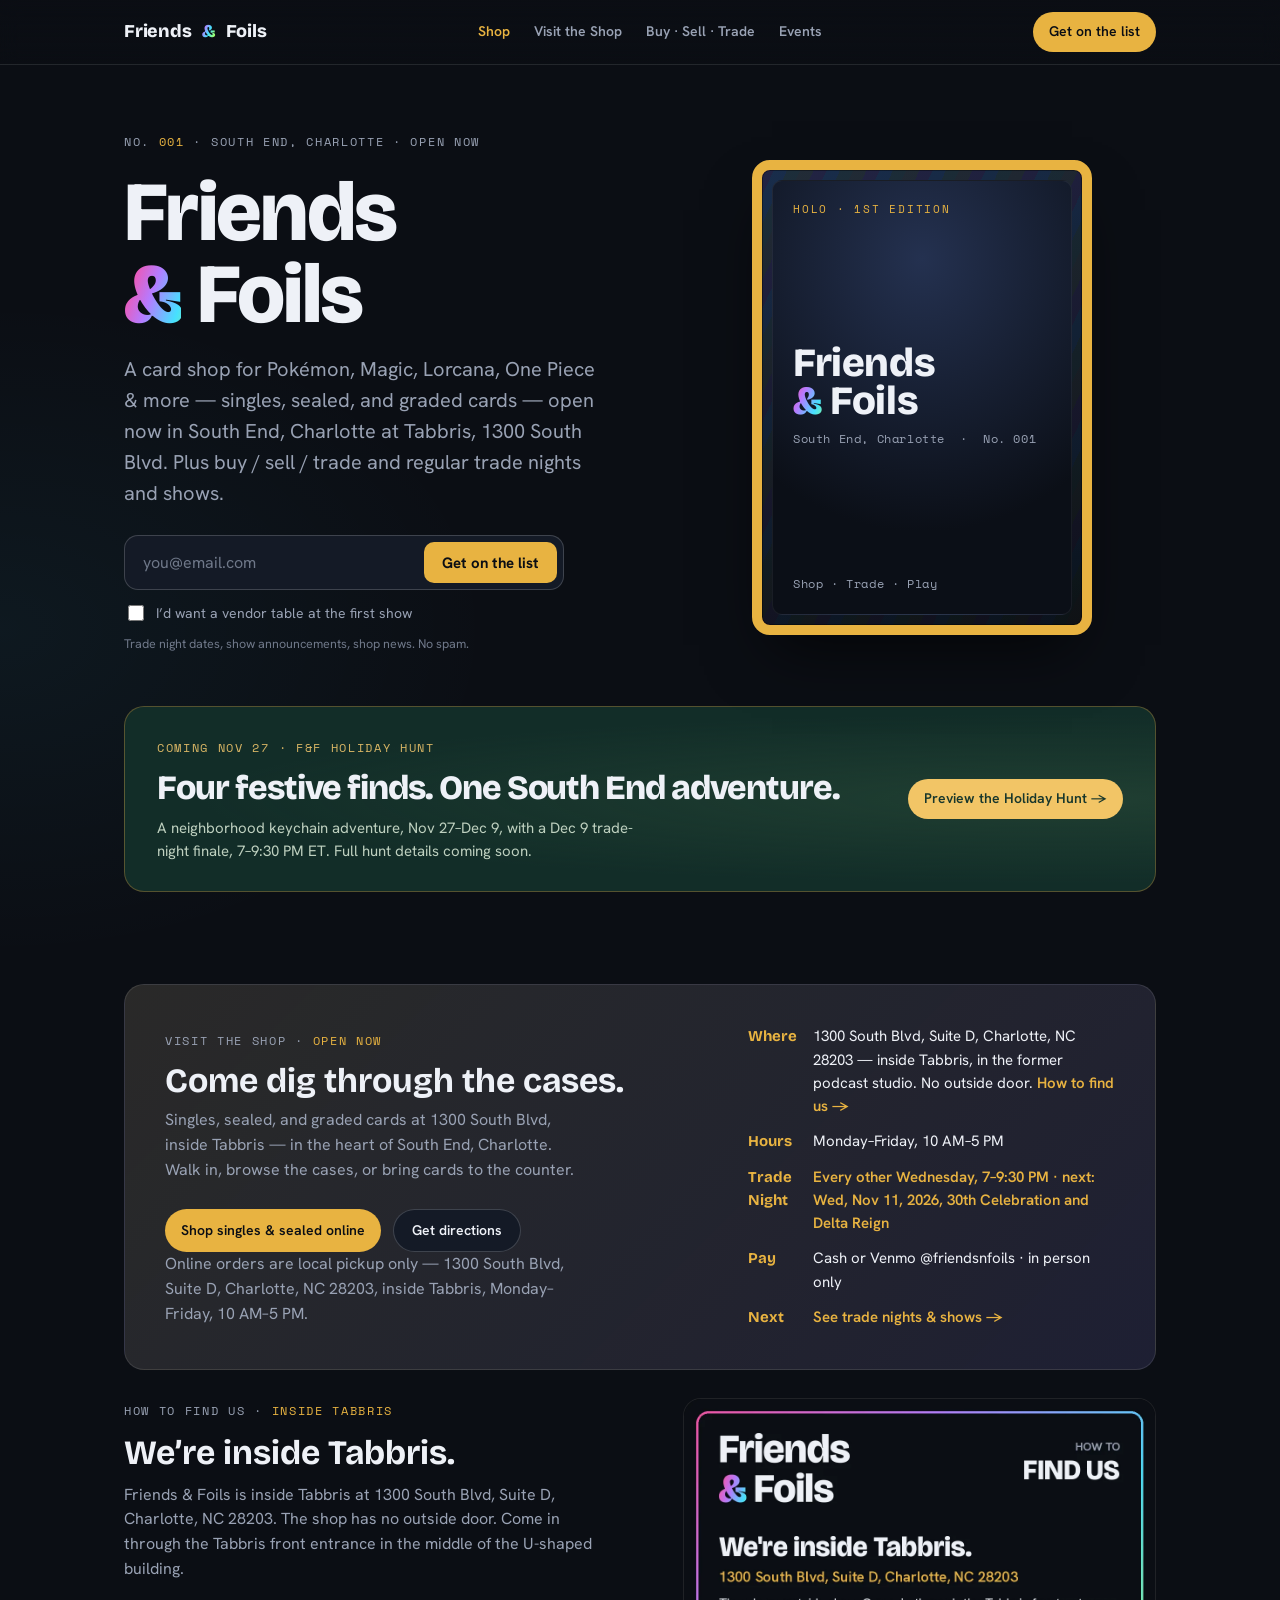
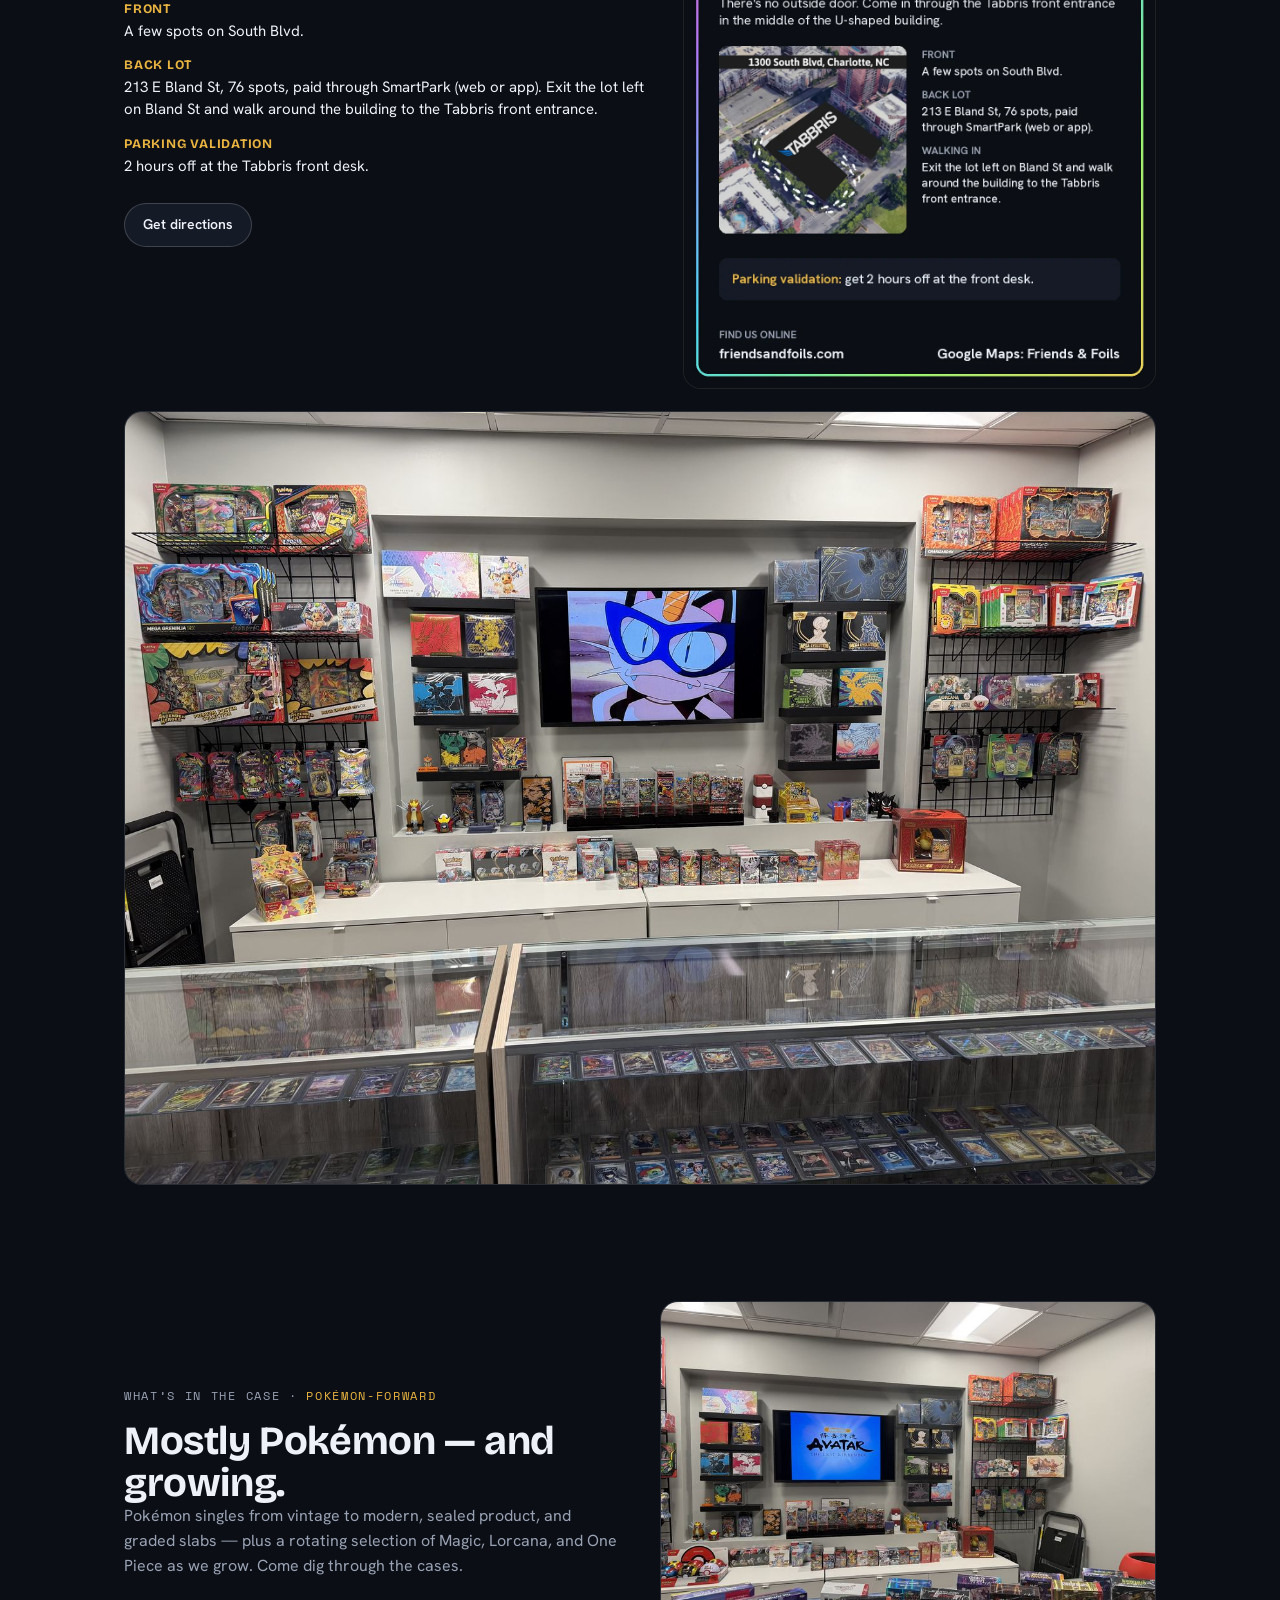
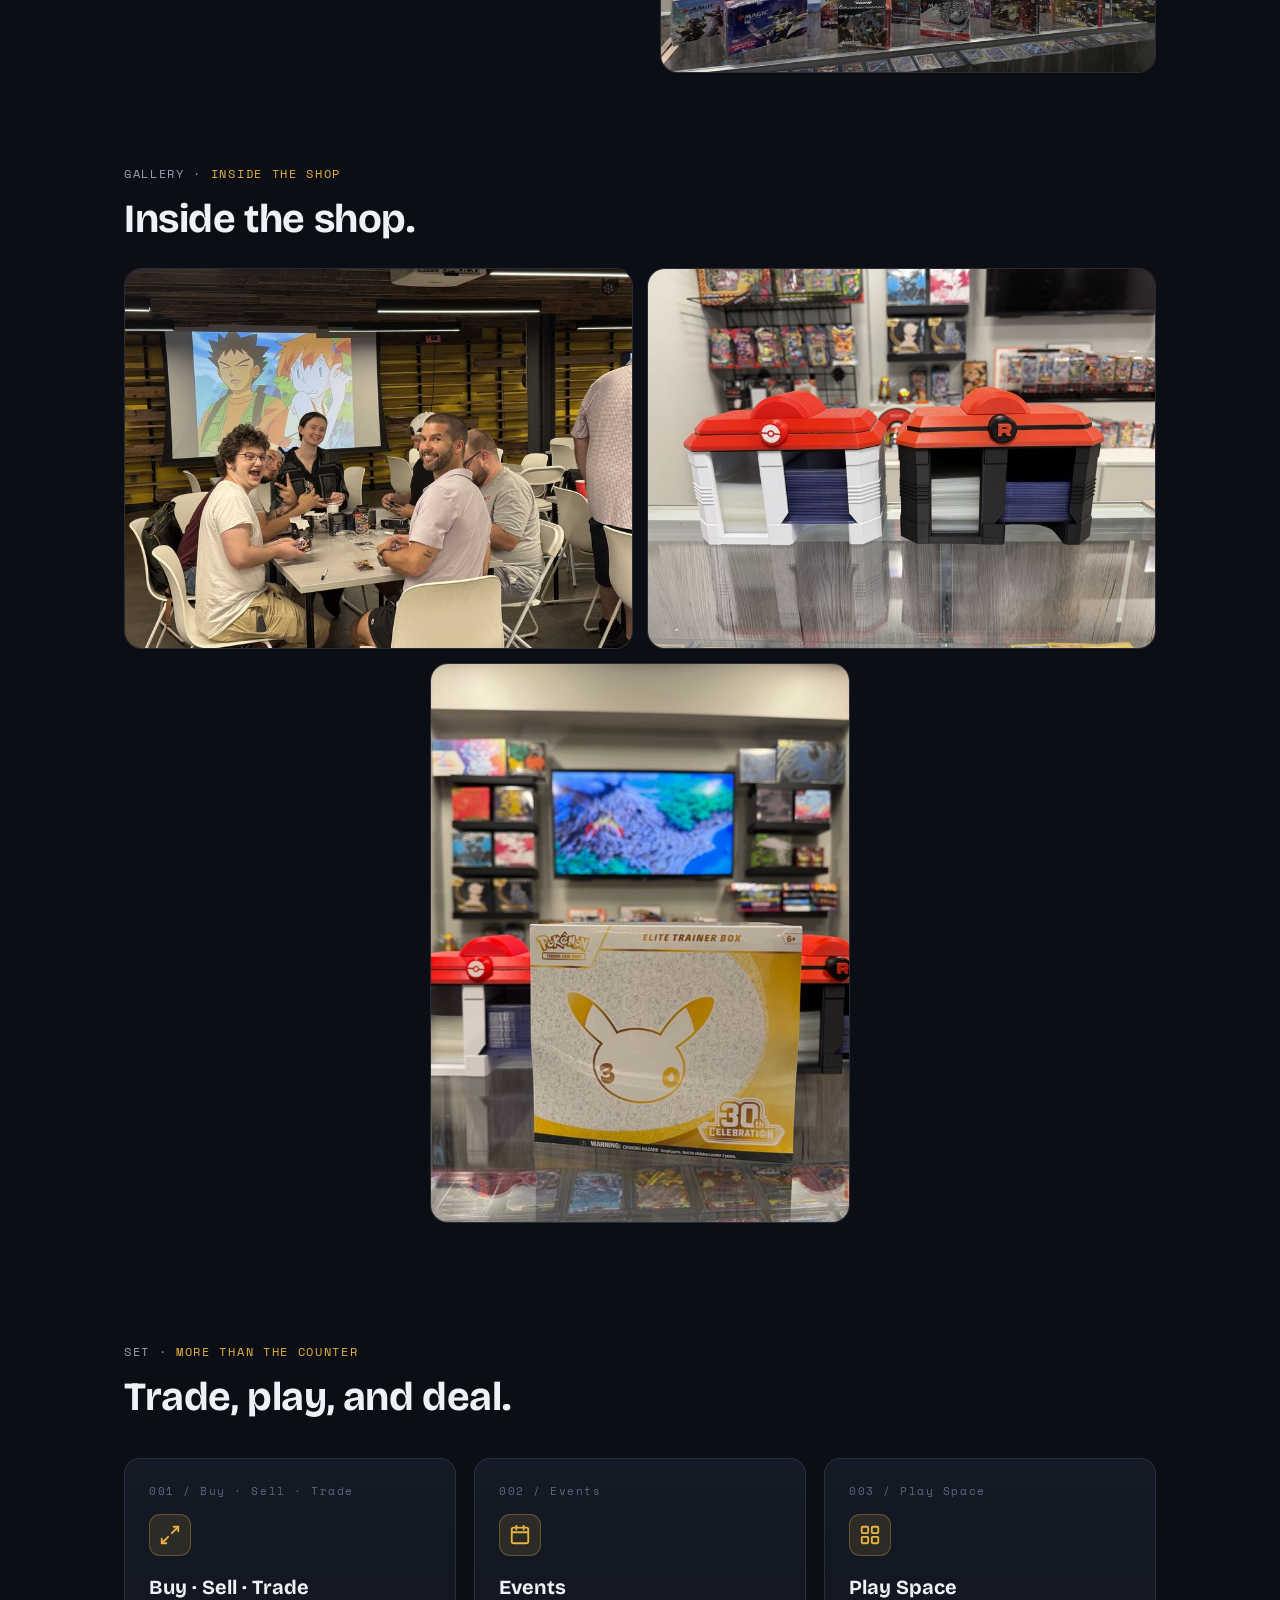
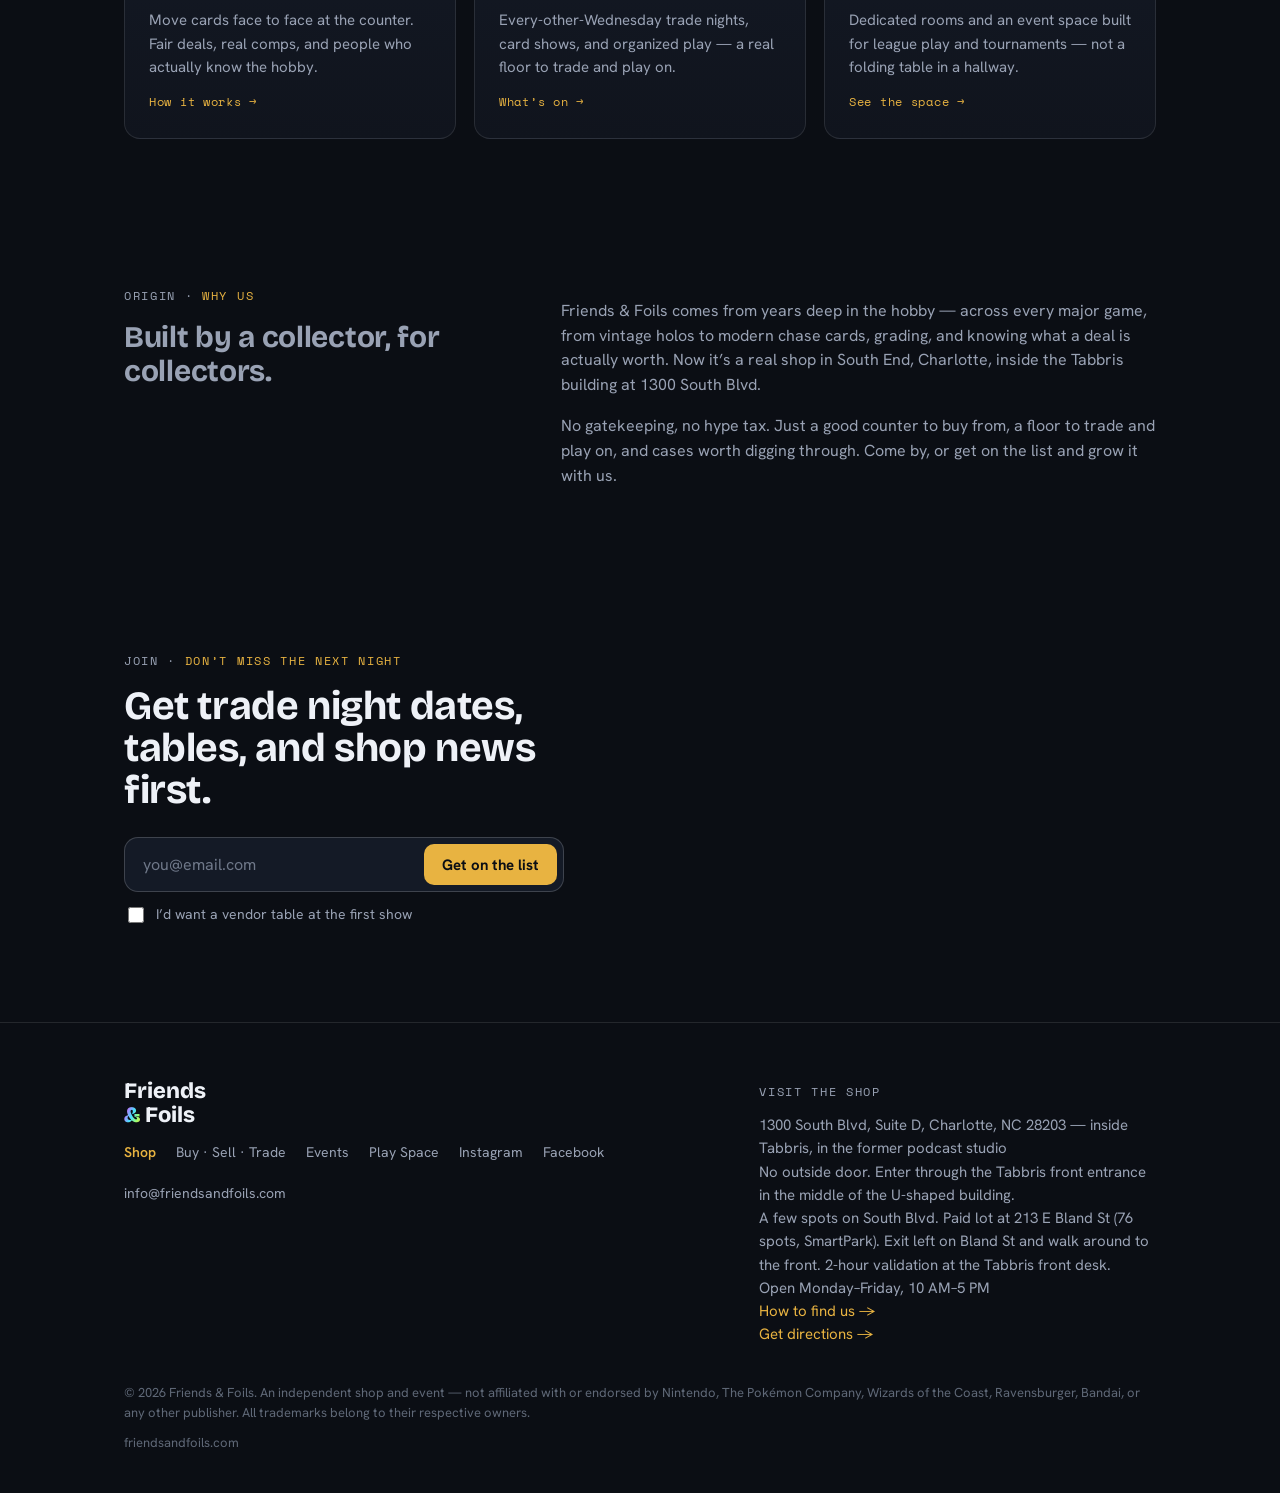
==== commit 8a56e59d: "Publish the Holiday Hunt coming-soon teaser" ====
--- a/index.html
+++ b/index.html
@@ -78,7 +78,7 @@
     </div>
   </section>
 
-  <section class="hunt-promo"><div class="wrap"><div class="hunt-promo-inner"><div><span class="tag">Nov 27–Dec 9 · F&amp;F Holiday Hunt</span><h2>Four festive finds. One South End adventure.</h2><p>A free neighborhood keychain hunt, finishing at the Dec 9 trade night, 7–9:30 PM. Hunt details and final prize rules are being confirmed.</p></div><a class="cta" href="/holiday-hunt/">Explore the Holiday Hunt →</a></div></div></section>
+  <section class="hunt-promo"><div class="wrap"><div class="hunt-promo-inner"><div><span class="tag">Coming Nov 27 · F&amp;F Holiday Hunt</span><h2>Four festive finds. One South End adventure.</h2><p>A neighborhood keychain adventure, Nov 27–Dec 9, with a Dec 9 trade-night finale, 7–9:30 PM ET. Full hunt details coming soon.</p></div><a class="cta" href="/holiday-hunt/">Preview the Holiday Hunt →</a></div></div></section>
 
   <section id="visit">
     <div class="wrap">
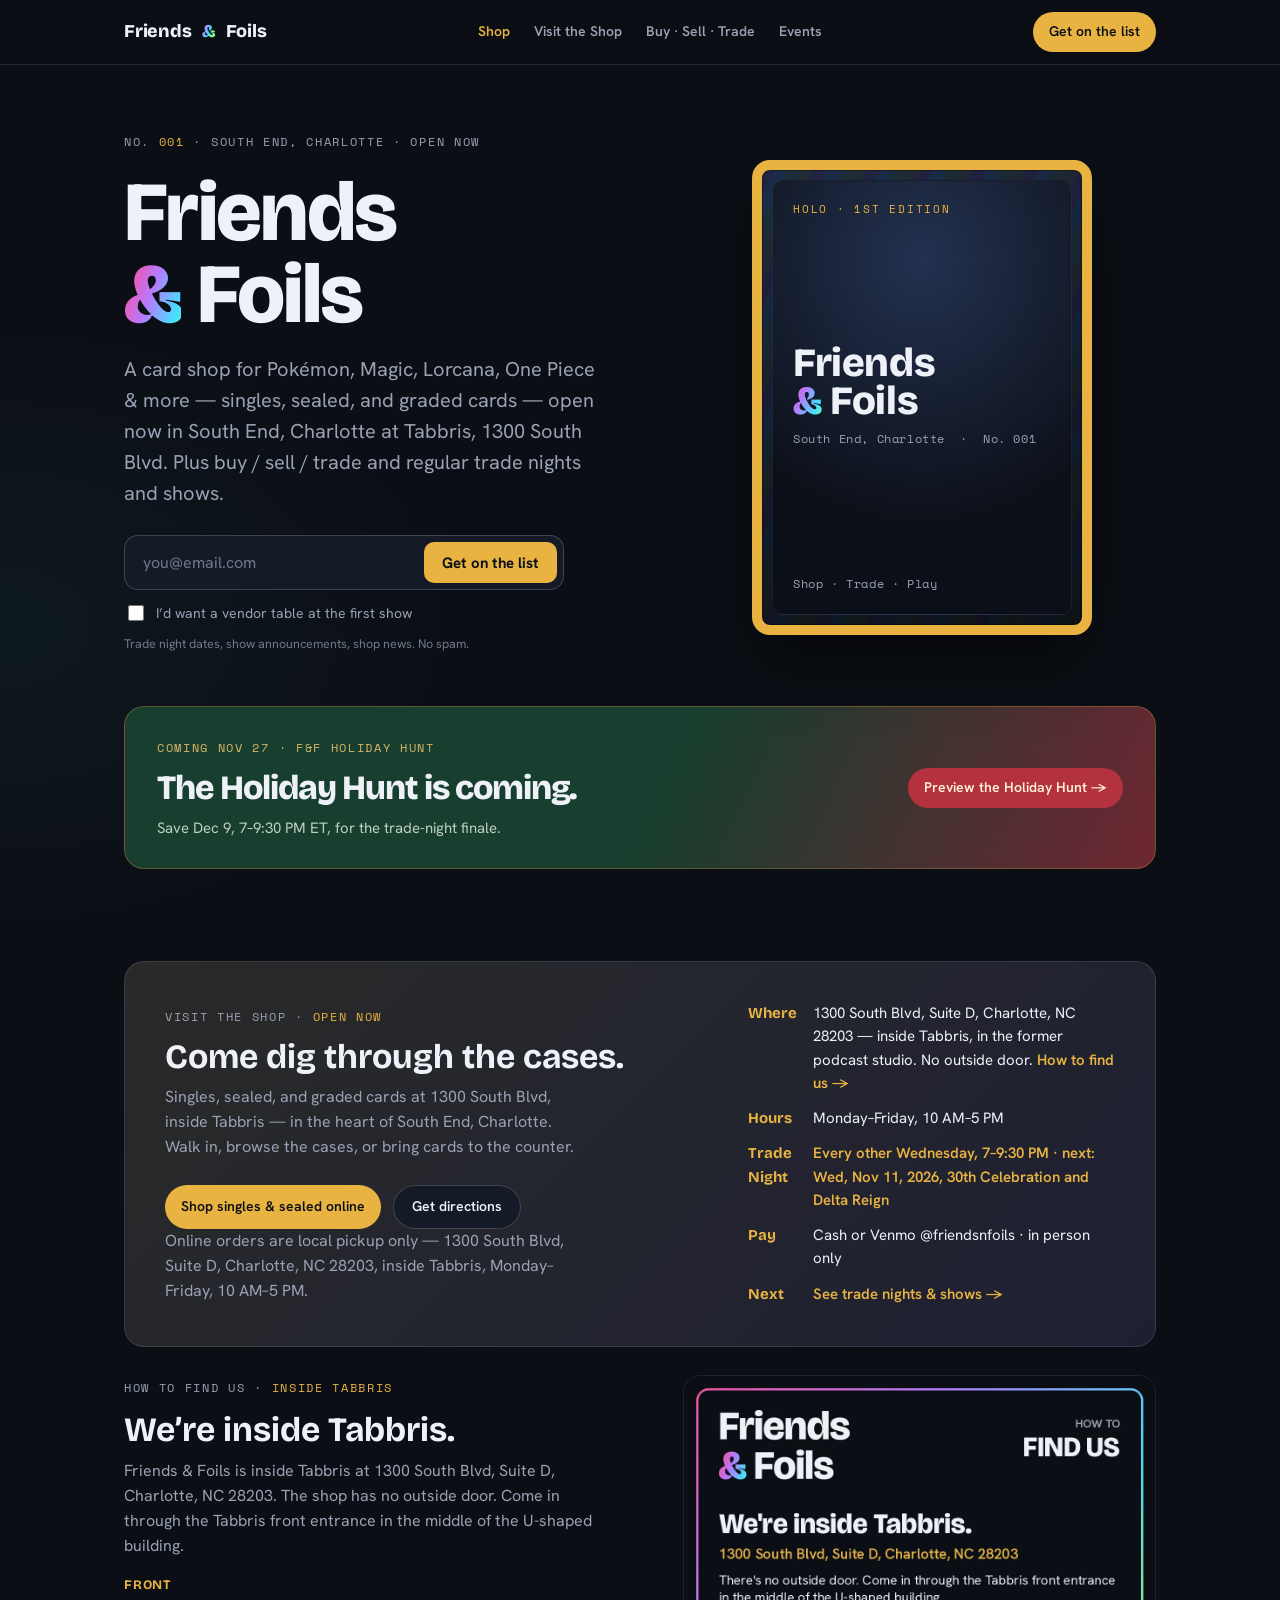
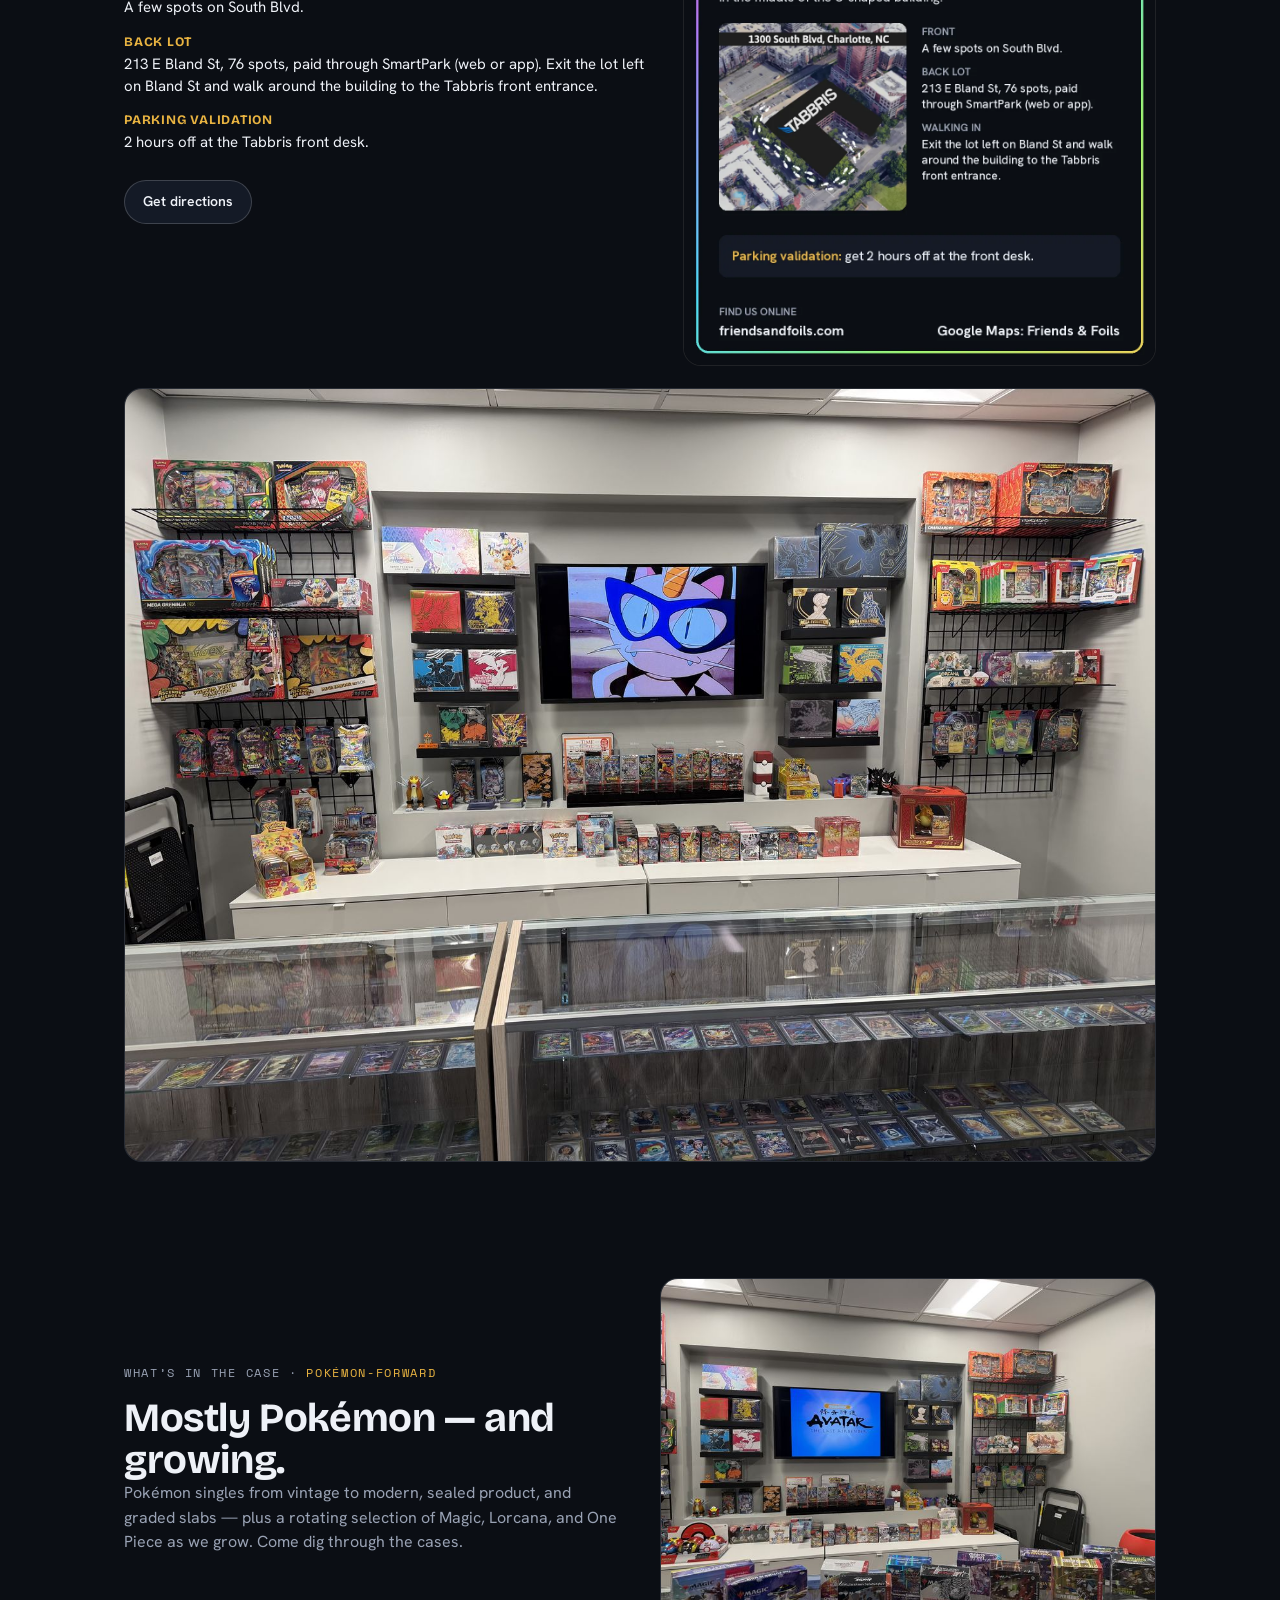
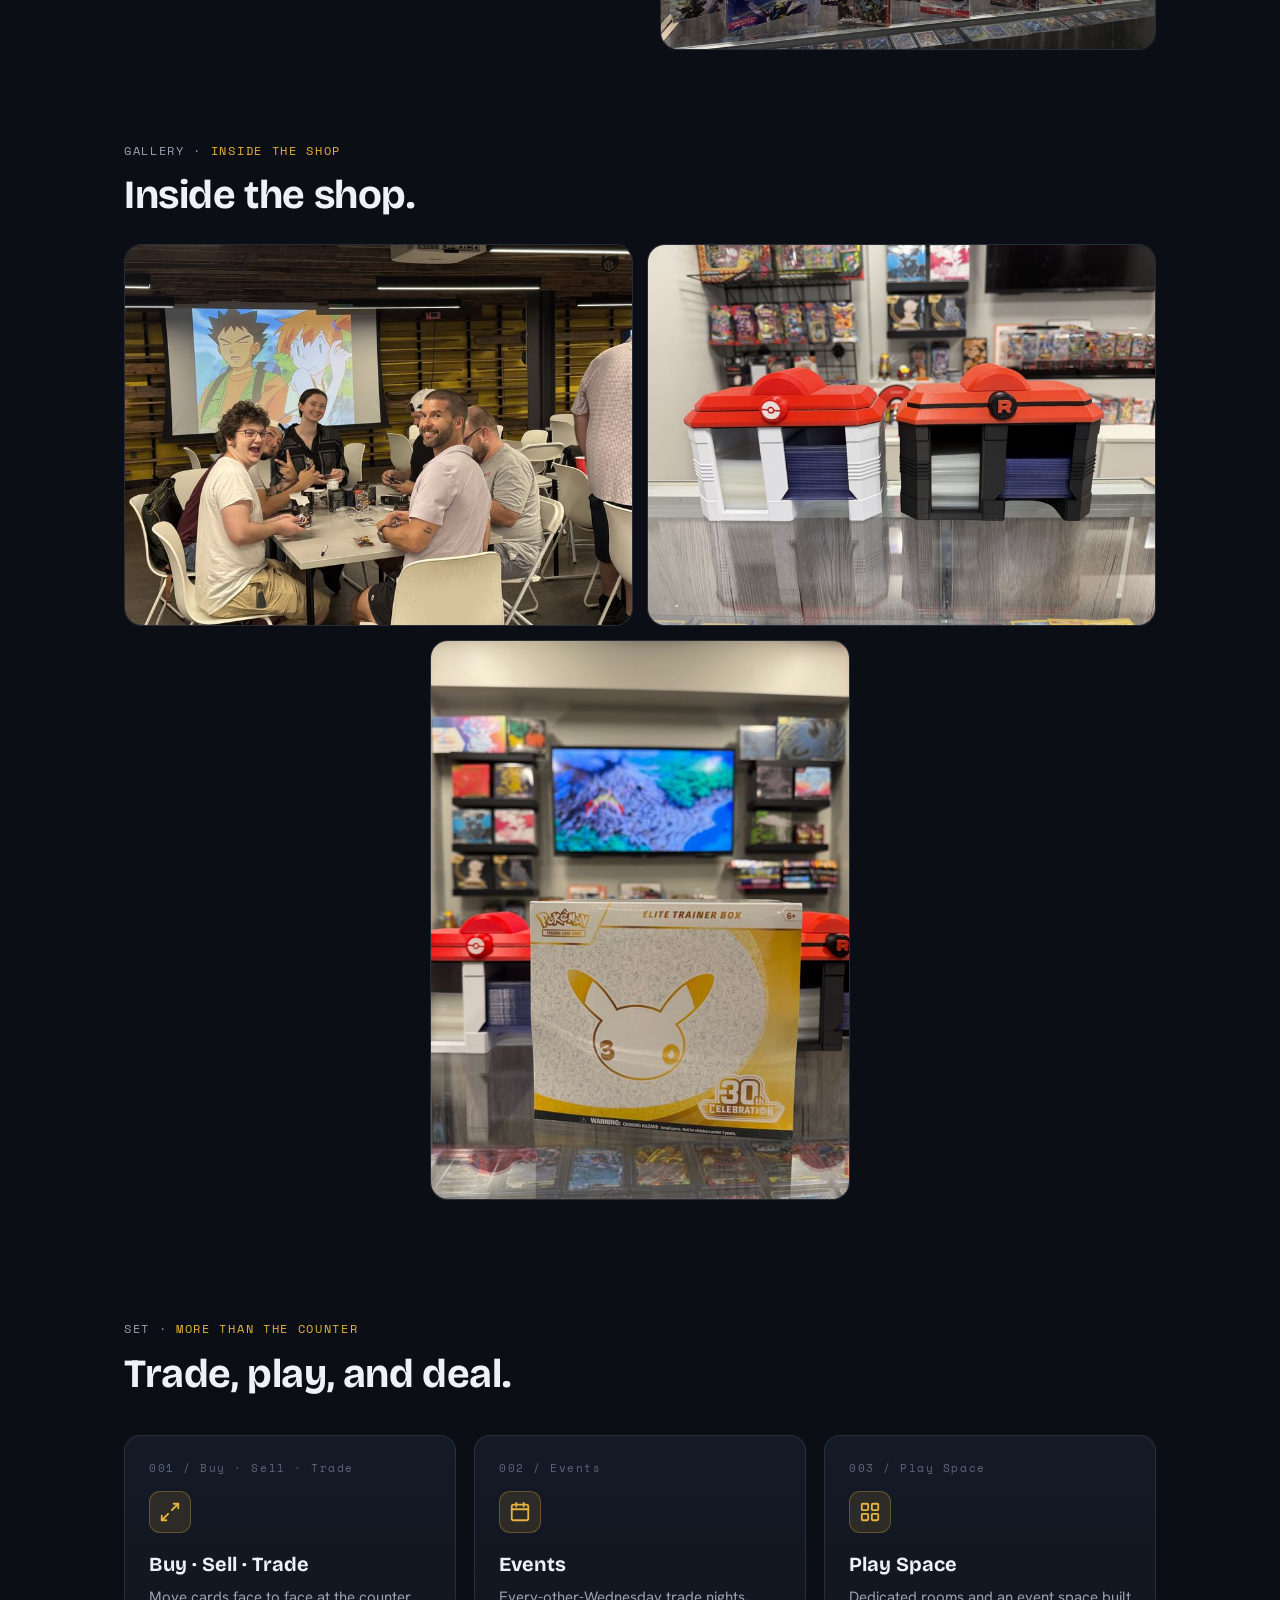
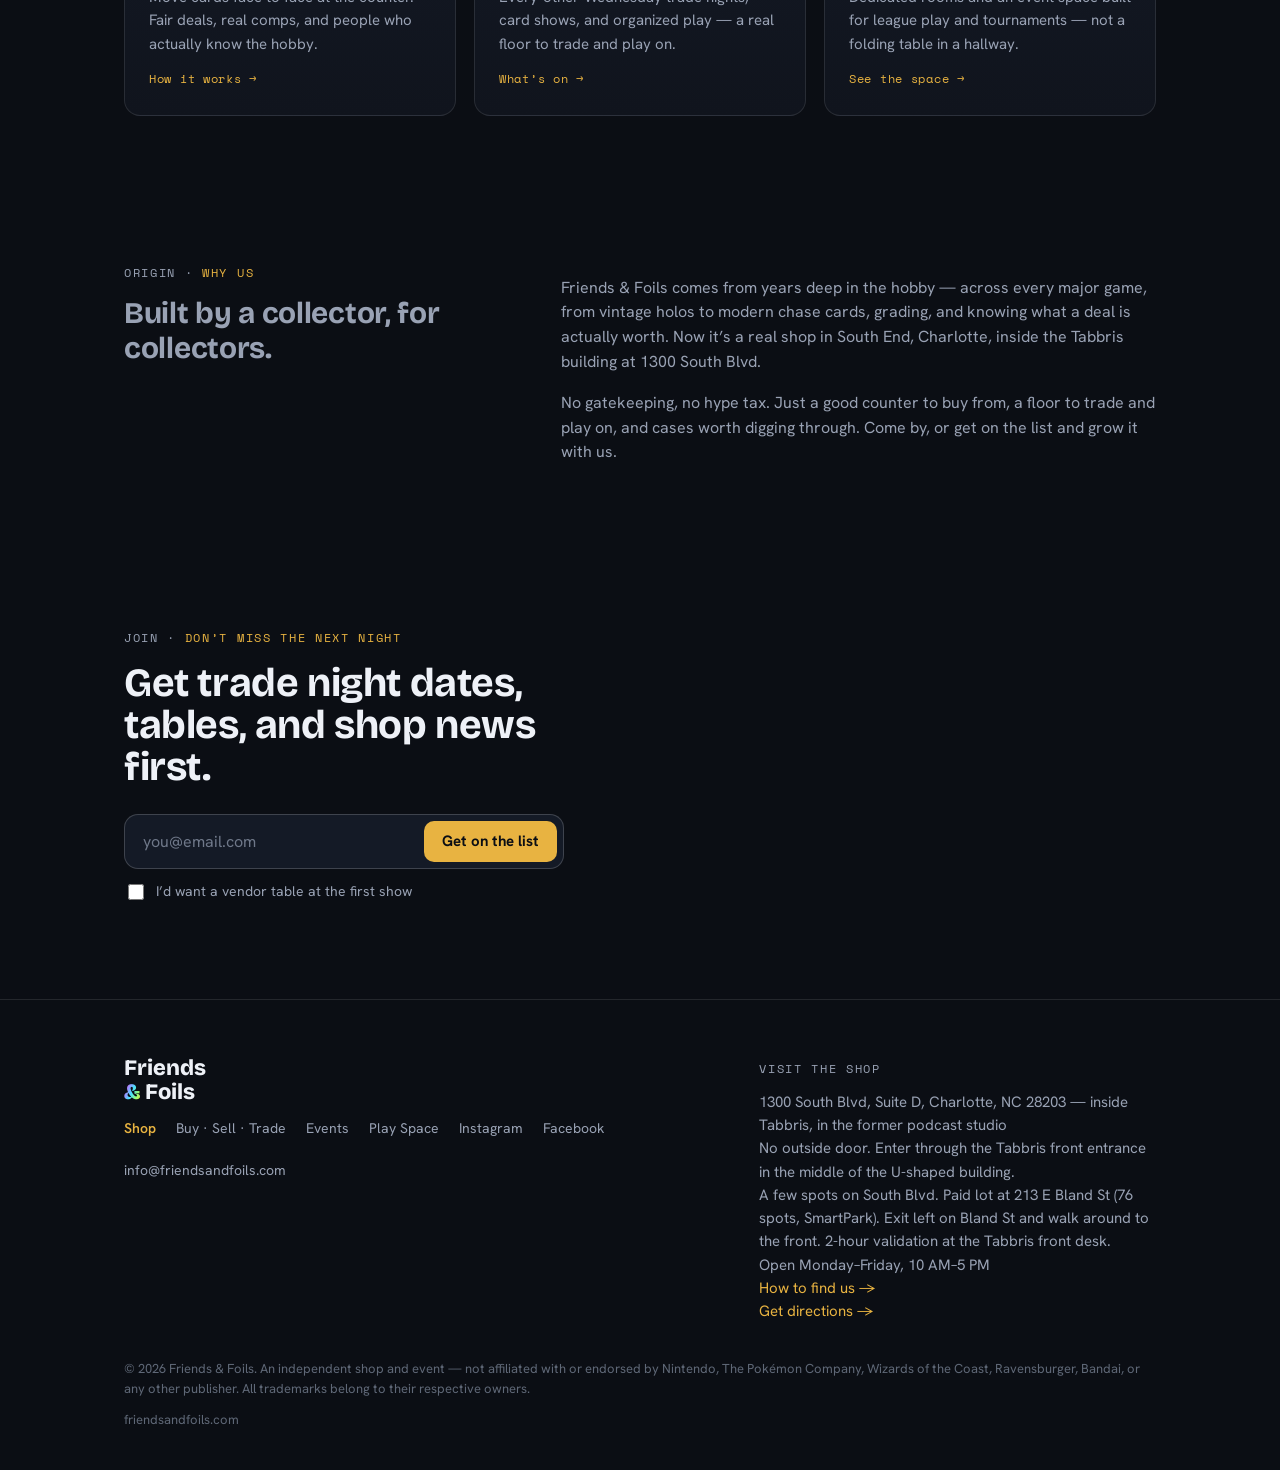
==== commit 88a4dbc5: "Tease the Holiday Hunt with a shaking Christmas tree" ====
--- a/index.html
+++ b/index.html
@@ -78,7 +78,7 @@
     </div>
   </section>
 
-  <section class="hunt-promo"><div class="wrap"><div class="hunt-promo-inner"><div><span class="tag">Coming Nov 27 · F&amp;F Holiday Hunt</span><h2>Four festive finds. One South End adventure.</h2><p>A neighborhood keychain adventure, Nov 27–Dec 9, with a Dec 9 trade-night finale, 7–9:30 PM ET. Full hunt details coming soon.</p></div><a class="cta" href="/holiday-hunt/">Preview the Holiday Hunt →</a></div></div></section>
+  <section class="hunt-promo"><div class="wrap"><div class="hunt-promo-inner"><div><span class="tag">Coming Nov 27 · F&amp;F Holiday Hunt</span><h2>The Holiday Hunt is coming.</h2><p>Save Dec 9, 7–9:30 PM ET, for the trade-night finale.</p></div><a class="cta" href="/holiday-hunt/">Preview the Holiday Hunt →</a></div></div></section>
 
   <section id="visit">
     <div class="wrap">
--- a/assets/holiday-hunt.css
+++ b/assets/holiday-hunt.css
@@ -1,16 +1,16 @@
 /* Campaign-only styles: existing shop pages keep their shared design system. */
-.hunt-page{--hunt-green:#122d28;--hunt-cream:#fff4d7;--hunt-muted:#bccbc1;background:radial-gradient(ellipse at 80% 0,#24473966,transparent 55%),#0c211e;color:var(--hunt-cream)}
+.hunt-page{--hunt-green:#122d28;--hunt-cream:#fff4d7;--hunt-muted:#d1dcd2;--hunt-red:#b3323e;background:radial-gradient(ellipse at 95% 4%,#902c3870,transparent 45%),radial-gradient(ellipse at 0 52%,#23533d55,transparent 50%),#0c211e;color:var(--hunt-cream)}
 .hunt-page section{padding:68px 0}.hunt-page .tag{color:#b3c8b8}.hunt-page p{color:var(--hunt-muted)}
 .hunt-page a:focus-visible,.hunt-page button:focus-visible,.hunt-page input:focus-visible,.hunt-page summary:focus-visible{outline:3px solid #f2cb72;outline-offset:5px}
 .hunt-page .hunt-wrap{max-width:1120px;margin:auto;padding:0 28px}.hunt-page .hunt-hero{padding:76px 0 60px;overflow:hidden}
 .hunt-hero-grid{display:grid;grid-template-columns:1.1fr .9fr;gap:64px;align-items:center}
 .hunt-page h1{font:800 clamp(50px,6.3vw,82px)/.99 var(--display);letter-spacing:-.055em;margin:20px 0 22px;max-width:10ch}
-.hunt-page h1 em{font-style:normal;color:#f1bf54}.hunt-page .hunt-lede{font-size:20px;max-width:41ch;line-height:1.5;margin:0}
+.hunt-page h1 em{font-style:normal;color:#ffaaa0}.hunt-page .hunt-lede{font-size:20px;max-width:41ch;line-height:1.5;margin:0}
 .hunt-dates{display:flex;flex-wrap:wrap;gap:10px 28px;margin:28px 0 0;padding:22px 0;border-top:1px solid #c5d1b52e;border-bottom:1px solid #c5d1b52e;font-size:15px}
 .hunt-dates strong{display:block;color:#fff4d7;font-size:19px}.hunt-dates span{color:#b7c6ba}.hunt-page .hunt-fine{font-size:12px;max-width:54ch;margin-top:18px;color:#b7c6ba}
-.hunt-page .cta{background:#f2c566;color:#122721;padding:13px 21px;font-weight:800}.hunt-page .btn-ghost{background:transparent;border-color:#c4d3b24d;padding:12px 20px;color:#fff4d7}
-.hunt-preview{padding:10px 24px;text-align:center;background:#e7bd6c;color:#25362c;font-size:12px;font-weight:700;letter-spacing:.02em}.hunt-preview a{text-underline-offset:3px}
-.hunt-pass-card{position:relative;transform:rotate(3deg);padding:25px;background:#fff2cf;border:8px solid #e2b761;border-radius:18px;color:#18362d;box-shadow:12px 20px 0 #071a1655,0 24px 70px #0006;isolation:isolate}
+.hunt-page .cta{background:#b3323e;color:#fff4d7;padding:13px 21px;font-weight:800}.hunt-page .btn-ghost{background:transparent;border-color:#c4d3b24d;padding:12px 20px;color:#fff4d7}
+.hunt-preview{padding:10px 24px;text-align:center;background:#9f2935;color:#fff4d7;font-size:12px;font-weight:700;letter-spacing:.02em}.hunt-preview a{text-underline-offset:3px}
+.hunt-pass-card{position:relative;transform:rotate(3deg);padding:25px;background:#fff2cf;border:8px solid #b23a42;border-radius:18px;color:#18362d;box-shadow:12px 20px 0 #071a1655,0 24px 70px #0006;isolation:isolate}
 .hunt-pass-card::before{content:'';position:absolute;inset:0;z-index:-1;border-radius:10px;opacity:.3;background:repeating-linear-gradient(120deg,transparent 0 30px,#daa33730 30px 32px)}
 .hunt-card-cap{display:flex;justify-content:space-between;gap:15px;font:10px var(--mono);letter-spacing:.1em;text-transform:uppercase;border-bottom:1px solid #30513744;padding-bottom:15px}.hunt-card-cap b{font-weight:700}
 .hunt-pass-card h2{font:800 32px/1 var(--display);margin:19px 0 10px;letter-spacing:-.04em}.hunt-pass-card>p{font-size:13px;color:#4d6457;margin:0 0 22px}
@@ -18,20 +18,20 @@
 .hunt-tag:nth-child(2){transform:rotate(-4deg)}.hunt-tag:nth-child(3){transform:rotate(3deg)}.hunt-tag svg{width:66px;height:66px;color:var(--tag);filter:drop-shadow(0 4px 1px #19382c22)}.hunt-tag b{font:800 15px var(--display)}.hunt-tag small{font:9px var(--mono);letter-spacing:.12em;color:#536b5b}
 .electric{--tag:#e9b544}.leaf{--tag:#7fae72}.fire{--tag:#dc805d}.water{--tag:#78a9bc}
 .hunt-card-stamp{margin-top:22px;display:flex;align-items:center;justify-content:space-between;border-top:1px solid #30513744;padding-top:14px;font:10px var(--mono);letter-spacing:.08em}.hunt-card-stamp strong{font-size:13px;color:#365b43}
-.hunt-strip{border-top:1px solid #c5d1b52e;border-bottom:1px solid #c5d1b52e;background:#193b3155}.hunt-page .hunt-strip{padding:18px 0}.hunt-strip .hunt-wrap{display:flex;justify-content:space-between;gap:18px;flex-wrap:wrap;font-size:13px}.hunt-strip b{color:#f2c566;margin-right:9px}
+.hunt-strip{border-top:1px solid #e8a29755;border-bottom:1px solid #e8a29755;background:#68232d}.hunt-page .hunt-strip{padding:18px 0}.hunt-strip .hunt-wrap{display:flex;justify-content:space-between;gap:18px;flex-wrap:wrap;font-size:13px}.hunt-strip b{color:#f2c566;margin-right:9px}
 .hunt-heading{display:flex;align-items:end;justify-content:space-between;gap:30px;margin-bottom:32px}.hunt-page h2{font:800 clamp(28px,4vw,44px)/1.08 var(--display);letter-spacing:-.035em;margin:10px 0 0}.hunt-heading>p{max-width:35ch;margin:0;font-size:16px}
 .hunt-steps{display:grid;grid-template-columns:repeat(4,1fr);gap:16px}.hunt-step{padding:24px;border:1px solid #c5d1b52e;border-radius:16px;background:#193b314d}.hunt-step>span{font:13px var(--mono);color:#f2c566}.hunt-step h3{font:800 20px/1.1 var(--display);margin:18px 0 10px}.hunt-step p{font-size:15px;margin:0}.hunt-step a{text-underline-offset:3px}
 .hunt-note{font-size:14px;border-left:3px solid #e3bc6e;padding:8px 0 8px 18px;margin-top:26px;max-width:85ch}
 .hunt-passport-section{background:#f4ead0;color:#19372e}.hunt-page .hunt-passport-section .tag{color:#54705d}.hunt-page .hunt-passport-section p{color:#52675a}.hunt-passport-section .hunt-heading strong{font:800 28px var(--display);color:#305f48;white-space:nowrap}
 .hunt-passport{list-style:none;display:grid;grid-template-columns:repeat(4,1fr);gap:15px;padding:0;margin:0}.passport-find{display:grid;justify-items:center;gap:10px;padding:22px 10px;border:1px dashed #7d8f7d;border-radius:15px;background:#fff8e9;color:#52675a}.passport-find svg{width:52px;height:52px;color:#b7beb0;opacity:.65}.passport-find strong{font:800 17px var(--display)}.passport-find span{font-size:12px}.passport-find.found{border-style:solid;border-color:#648568;background:#e7efdc;color:#234d35}.passport-find.found svg{color:var(--tag);opacity:1}.passport-find.found span::before{content:'✓ ';font-weight:800}
 .hunt-passport-note{display:flex;gap:20px;justify-content:space-between;align-items:start;margin-top:20px}.hunt-passport-note p{font-size:13px;max-width:70ch;margin:0}.hunt-reset{padding:6px 0;border:0;background:none;font:inherit;font-size:12px;color:#52675a;text-decoration:underline;text-underline-offset:3px;cursor:pointer;white-space:nowrap}.hunt-complete{border:1px solid #608268;background:#dfebd1;padding:15px 18px;border-radius:10px;margin-top:18px;color:#234d35!important}.hunt-complete[hidden]{display:none}
-.hunt-finale-grid{display:grid;grid-template-columns:1fr 1fr;gap:34px;align-items:stretch}.hunt-finale{border:1px solid #d4ab5e66;border-radius:18px;padding:35px;background:linear-gradient(145deg,#204539,#152f29)}.hunt-finale p{font-size:16px}.hunt-finale .finale-time{font:800 27px var(--display);color:#f2c566;display:block;margin-top:22px}.hunt-finale ul{padding-left:18px;color:#bccbc1;font-size:15px}.hunt-finale li+li{margin-top:10px}
-.hunt-visit{border:1px solid #c5d1b52e;border-radius:18px;padding:34px}.hunt-visit h3{font:800 26px var(--display);margin:0}.hunt-visit p{font-size:15px}.hunt-visit address{font-style:normal;font-size:18px;font-weight:700;line-height:1.6;color:#fff4d7;margin:17px 0}.hunt-visit small{font-size:12px;color:#b7c6ba;display:block;margin-top:15px}
-.hunt-hosts{padding:28px;border:1px dashed #c5d1b55e;border-radius:14px;background:#193b314d}.hunt-hosts p{max-width:75ch;margin-bottom:0}.hunt-hosts .tag{color:#f2c566}.hunt-faq{max-width:820px}.hunt-faq details{border-bottom:1px solid #c5d1b52e;padding:20px 0}.hunt-faq summary{cursor:pointer;font-weight:700;font-size:18px;min-height:30px}.hunt-faq p{font-size:16px;max-width:70ch;padding-right:25px}.hunt-legal{font-size:12px;color:#b7c6ba;border-top:1px solid #c5d1b52e;margin-top:36px;padding-top:22px}
-.hunt-page .found-hero{padding:54px 0 65px}.found-grid{display:grid;grid-template-columns:1fr .9fr;gap:48px;align-items:start}.hunt-page .found-hero h1{font-size:clamp(42px,5vw,64px);max-width:13ch}.hunt-check-form{margin-top:26px}.hunt-check-form label{display:block;font-size:14px;font-weight:700;margin-bottom:9px}.hunt-check-field{display:flex;gap:8px;max-width:480px}.hunt-check-field input{min-width:0;flex:1;background:#173c31;color:#fff4d7;border:1px solid #a7c4a780;border-radius:10px;padding:13px;font:16px var(--mono);text-transform:uppercase}.hunt-check-field button{border:0;border-radius:10px;background:#f2c566;color:#16382b;padding:12px 18px;font:800 15px var(--body);cursor:pointer}.hunt-check-field button:disabled{opacity:.55;cursor:wait}
+.hunt-finale-grid{display:grid;grid-template-columns:1fr 1fr;gap:34px;align-items:stretch}.hunt-finale{border:1px solid #d8646c88;border-radius:18px;padding:35px;background:linear-gradient(145deg,#782a35,#421d26)}.hunt-finale p{font-size:16px}.hunt-finale .finale-time{font:800 27px var(--display);color:#f2c566;display:block;margin-top:22px}.hunt-finale ul{padding-left:18px;color:#bccbc1;font-size:15px}.hunt-finale li+li{margin-top:10px}
+.hunt-visit{border:1px solid #72a48466;border-radius:18px;padding:34px;background:#153b2e}.hunt-visit h3{font:800 26px var(--display);margin:0}.hunt-visit p{font-size:15px}.hunt-visit address{font-style:normal;font-size:18px;font-weight:700;line-height:1.6;color:#fff4d7;margin:17px 0}.hunt-visit small{font-size:12px;color:#b7c6ba;display:block;margin-top:15px}
+.hunt-hosts{padding:28px;border:1px dashed #e28a8a80;border-radius:14px;background:#54263080}.hunt-hosts p{max-width:75ch;margin-bottom:0}.hunt-hosts .tag{color:#f2c566}.hunt-faq{max-width:820px}.hunt-faq details{border-bottom:1px solid #c5d1b52e;padding:20px 0}.hunt-faq summary{cursor:pointer;font-weight:700;font-size:18px;min-height:30px}.hunt-faq p{font-size:16px;max-width:70ch;padding-right:25px}.hunt-legal{font-size:12px;color:#b7c6ba;border-top:1px solid #c5d1b52e;margin-top:36px;padding-top:22px}
+.hunt-page .found-hero{padding:54px 0 65px}.found-grid{display:grid;grid-template-columns:1fr .9fr;gap:48px;align-items:start}.hunt-page .found-hero h1{font-size:clamp(42px,5vw,64px);max-width:13ch}.hunt-check-form{margin-top:26px}.hunt-check-form label{display:block;font-size:14px;font-weight:700;margin-bottom:9px}.hunt-check-field{display:flex;gap:8px;max-width:480px}.hunt-check-field input{min-width:0;flex:1;background:#173c31;color:#fff4d7;border:1px solid #a7c4a780;border-radius:10px;padding:13px;font:16px var(--mono);text-transform:uppercase}.hunt-check-field button{border:0;border-radius:10px;background:#b3323e;color:#fff4d7;padding:12px 18px;font:800 15px var(--body);cursor:pointer}.hunt-check-field button:disabled{opacity:.55;cursor:wait}
 .hunt-result{padding:30px;border:1px solid #d4ab5e66;background:#fff2cf;color:#16382b;border-radius:18px}.hunt-result[hidden]{display:none}.hunt-result h2{font-size:32px;max-width:12ch}.hunt-result p{color:#52675a}.hunt-result[data-state=error]{border-color:#e0a17b;background:#f6e3c5}.hunt-result .find-art{width:94px;height:94px;color:var(--tag);margin-bottom:15px}.hunt-result .cta{background:#244b37;color:#fff4d7;margin-top:15px}
 .hunt-rules{max-width:820px}.hunt-rules section{padding:18px 0}.hunt-rules h2{font-size:24px}.hunt-rules h3{font:700 19px var(--display)}.hunt-rules p,.hunt-rules li{font-size:16px}.hunt-rules li{color:#bccbc1;margin-bottom:9px}.hunt-rules mark{background:#eed49c;color:#19372e;padding:2px 4px}.hunt-rule-alert{padding:22px;border:1px solid #dfb461;border-radius:12px;background:#223e2f;color:#ffdf9b!important}.hunt-page .hunt-rule-alert p{color:inherit}
-.hunt-promo{padding:0 0 20px}.hunt-promo .hunt-promo-inner{border:1px solid #b78a3a66;border-radius:20px;padding:28px 32px;background:radial-gradient(ellipse at 90% 50%,#34594066,transparent 65%),#122d28;display:flex;align-items:center;justify-content:space-between;gap:28px}.hunt-promo .tag{color:#d9b665}.hunt-promo h2{font:800 clamp(25px,3vw,34px)/1.08 var(--display);letter-spacing:-.03em;margin:10px 0}.hunt-promo p{font-size:15px;color:#bed0bf;margin:0;max-width:62ch}.hunt-promo .cta{flex:none;background:#f2c566;color:#18372c}.hunt-icon-defs{position:absolute;width:0;height:0;overflow:hidden}
+.hunt-promo{padding:0 0 20px}.hunt-promo .hunt-promo-inner{border:1px solid #b78a3a66;border-radius:20px;padding:28px 32px;background:linear-gradient(115deg,#173e2e 0%,#173e2e 52%,#6e2632 100%);display:flex;align-items:center;justify-content:space-between;gap:28px}.hunt-promo .tag{color:#d9b665}.hunt-promo h2{font:800 clamp(25px,3vw,34px)/1.08 var(--display);letter-spacing:-.03em;margin:10px 0}.hunt-promo p{font-size:15px;color:#bed0bf;margin:0;max-width:62ch}.hunt-promo .cta{flex:none;background:#b3323e;color:#fff4d7}.hunt-icon-defs{position:absolute;width:0;height:0;overflow:hidden}
 @media(max-width:900px){.hunt-hero-grid{gap:35px;grid-template-columns:1fr .9fr}.hunt-pass-card{padding:20px}.hunt-pass-card h2{font-size:28px}.hunt-steps{grid-template-columns:repeat(2,1fr)}.hunt-finale-grid{gap:20px}.hunt-finale,.hunt-visit{padding:26px}.found-grid{gap:28px}}
 @media(max-width:680px){.hunt-page .hunt-wrap{padding:0 22px}.hunt-page section{padding:46px 0}.hunt-page .hunt-hero{padding:48px 0}.hunt-hero-grid,.hunt-finale-grid,.found-grid{grid-template-columns:1fr;gap:34px}.hunt-page h1{font-size:54px}.hunt-page .hunt-lede{font-size:18px}.hunt-pass-card{max-width:355px;margin:5px auto 12px;transform:rotate(2deg);padding:22px}.hunt-page .hunt-pass-card h2{font-size:29px}.hunt-heading{align-items:start;flex-direction:column;gap:16px;margin-bottom:26px}.hunt-heading>p{max-width:45ch}.hunt-steps{gap:12px}.hunt-step{padding:20px 16px}.hunt-step h3{font-size:19px}.hunt-step p{font-size:14px}.hunt-passport{grid-template-columns:1fr 1fr;gap:12px}.hunt-passport-note{flex-direction:column;gap:10px}.hunt-preview{padding:10px 16px;font-size:11px}.hunt-strip .hunt-wrap{gap:9px;font-size:12px}.hunt-dates{gap:20px}.hunt-dates strong{font-size:17px}.hunt-page .found-hero{padding-top:36px}.hunt-check-field{flex-wrap:wrap}.hunt-check-field input{width:100%;flex-basis:100%}.hunt-check-field button{min-height:44px}.hunt-result{padding:24px}.hunt-promo .hunt-promo-inner{padding:24px;align-items:start;flex-direction:column;gap:20px}.hunt-page .hunt-fine{font-size:12px}.hunt-legal{font-size:11px}}
 @media(prefers-reduced-motion:reduce){.hunt-page{scroll-behavior:auto}.hunt-page *, .hunt-page *::before,.hunt-page *::after{animation:none!important;transition:none!important}}
@@ -42,3 +42,6 @@
 
 .hunt-page section[id]{scroll-margin-top:84px}.hunt-skip{position:absolute;top:-70px;left:20px;z-index:100;background:#f2c566;color:#18372c;padding:12px 18px;border-radius:8px}.hunt-skip:focus{top:12px}
 .hunt-page .hunt-result .tag{color:#52675a}
+
+/* Red and green alternate through the campaign; QR artwork keeps its scan contrast. */
+.hunt-card-cap b{color:#a62e3b}.hunt-finale .tag{color:#ffc4b9}.hunt-step:nth-child(even){background:#54263099;border-color:#d5686d66}.hunt-passport-section{border-block:7px solid #a6323d}.hunt-page footer{border-top:1px solid #c45e6680}
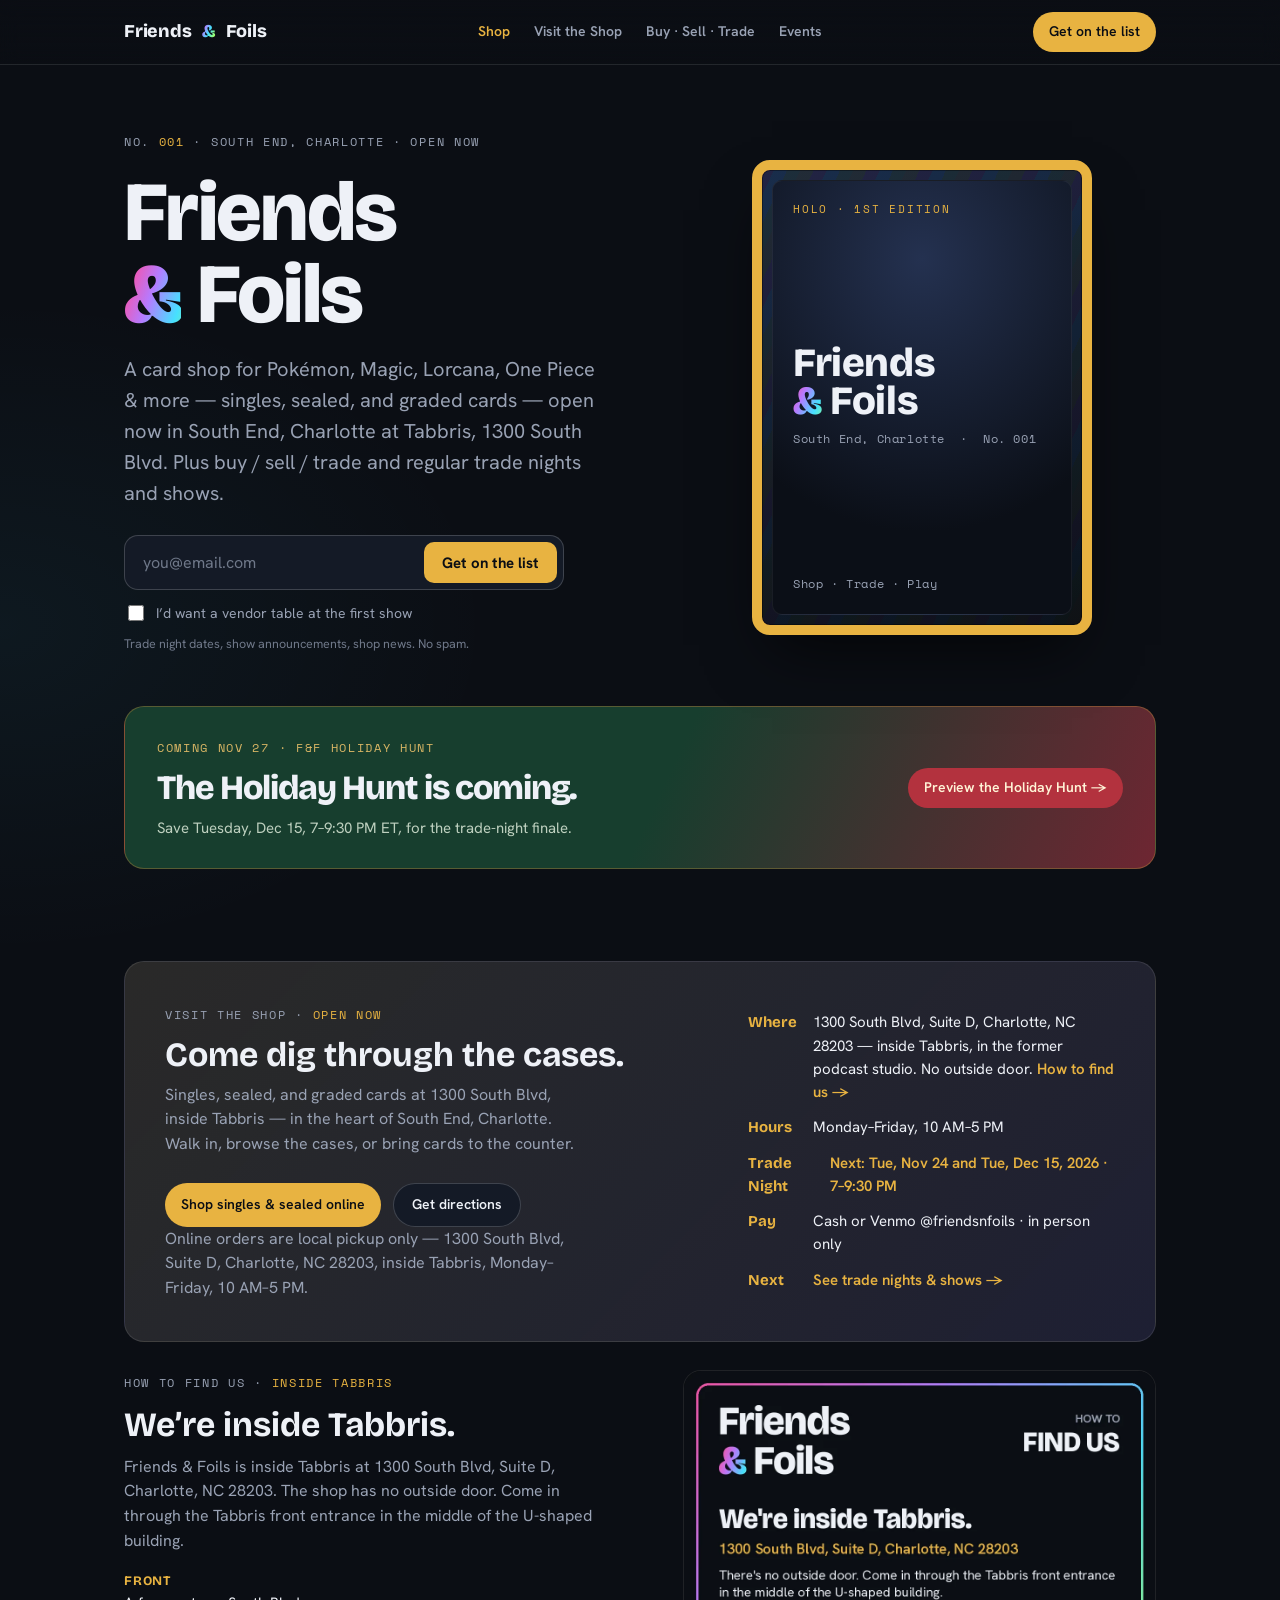
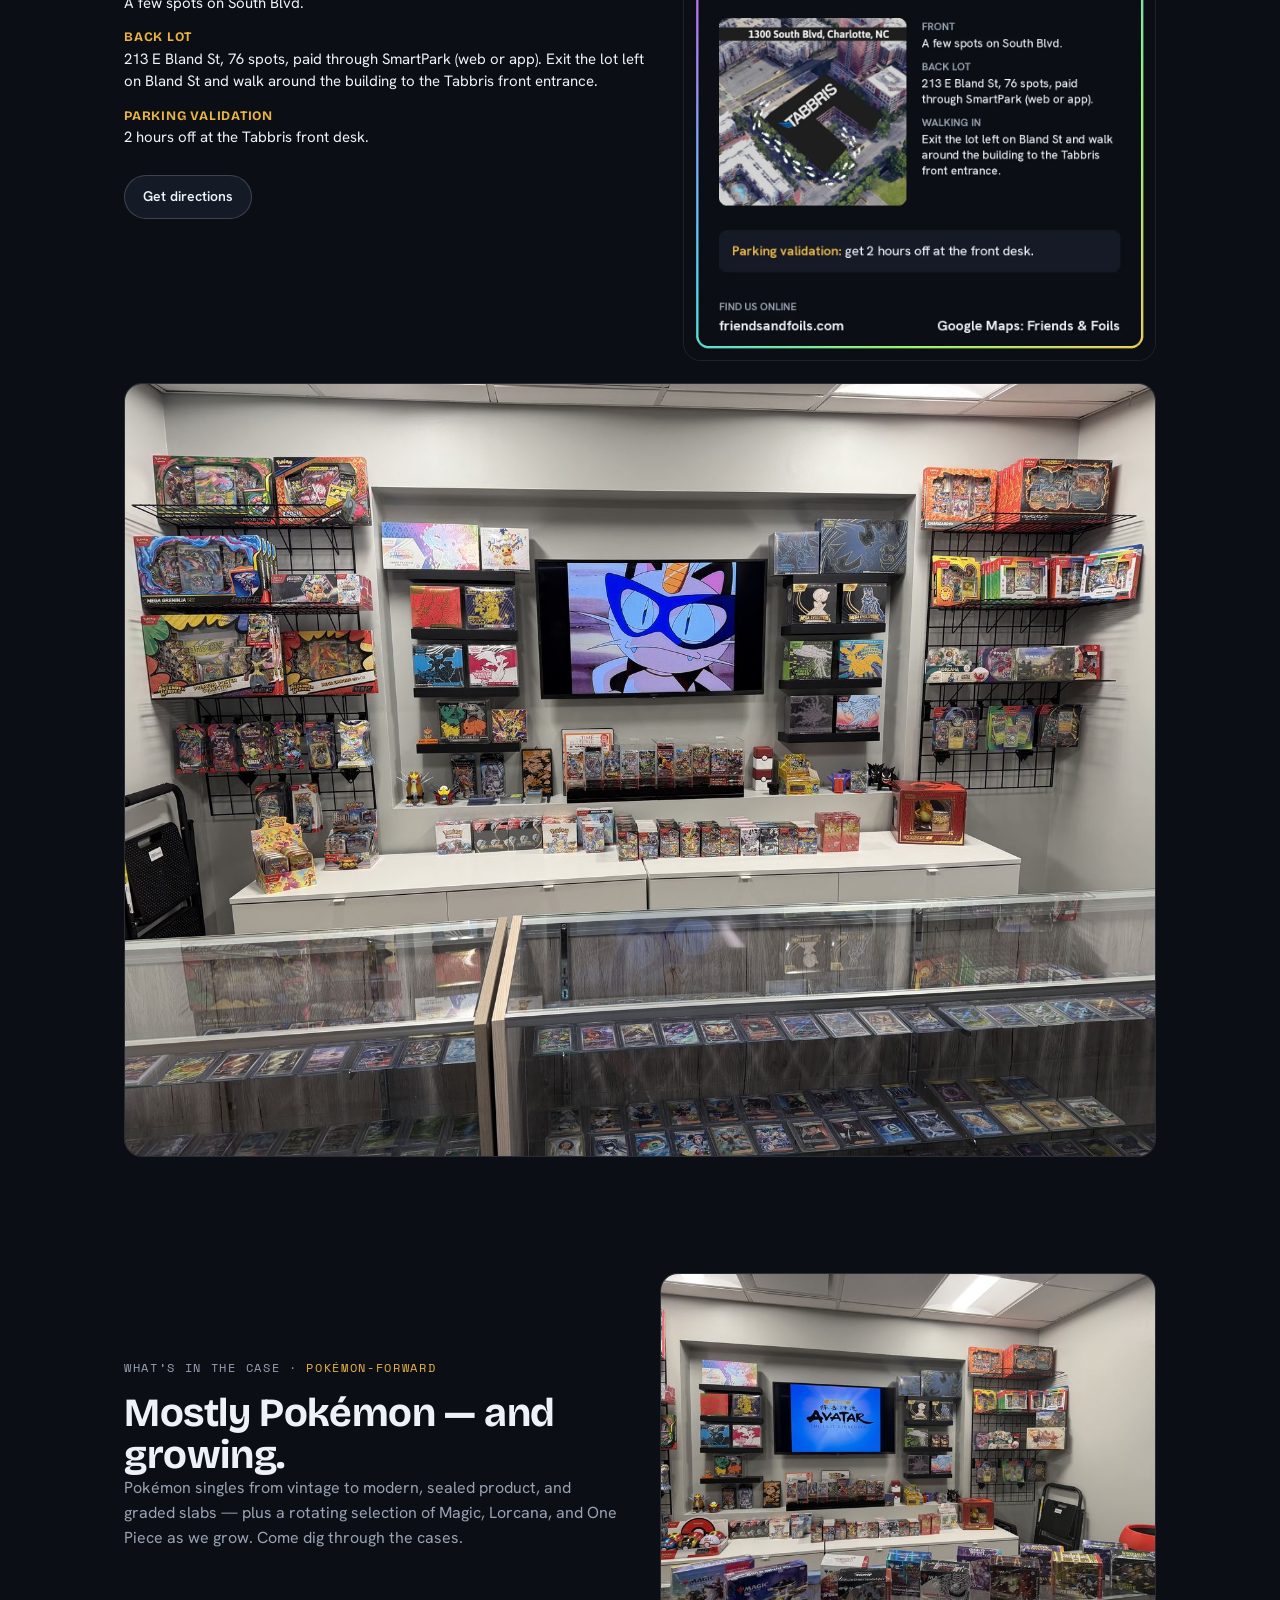
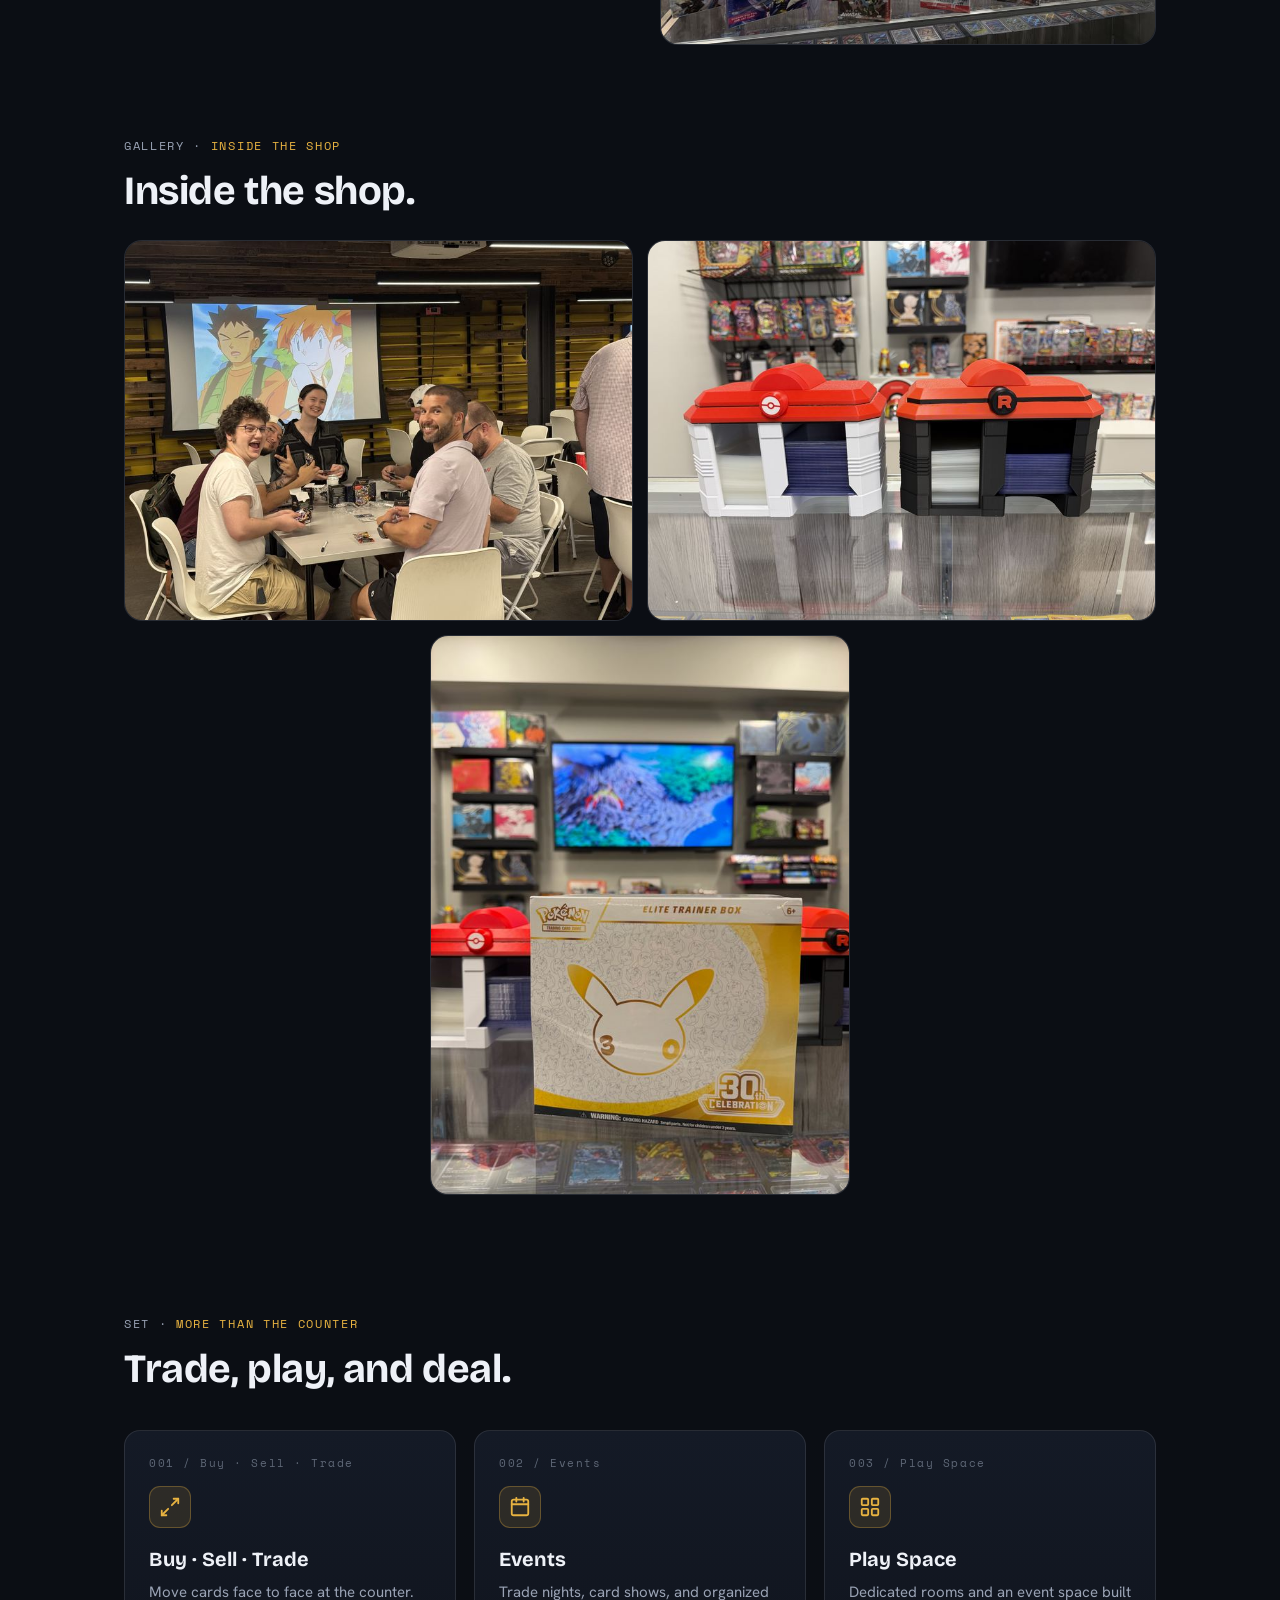
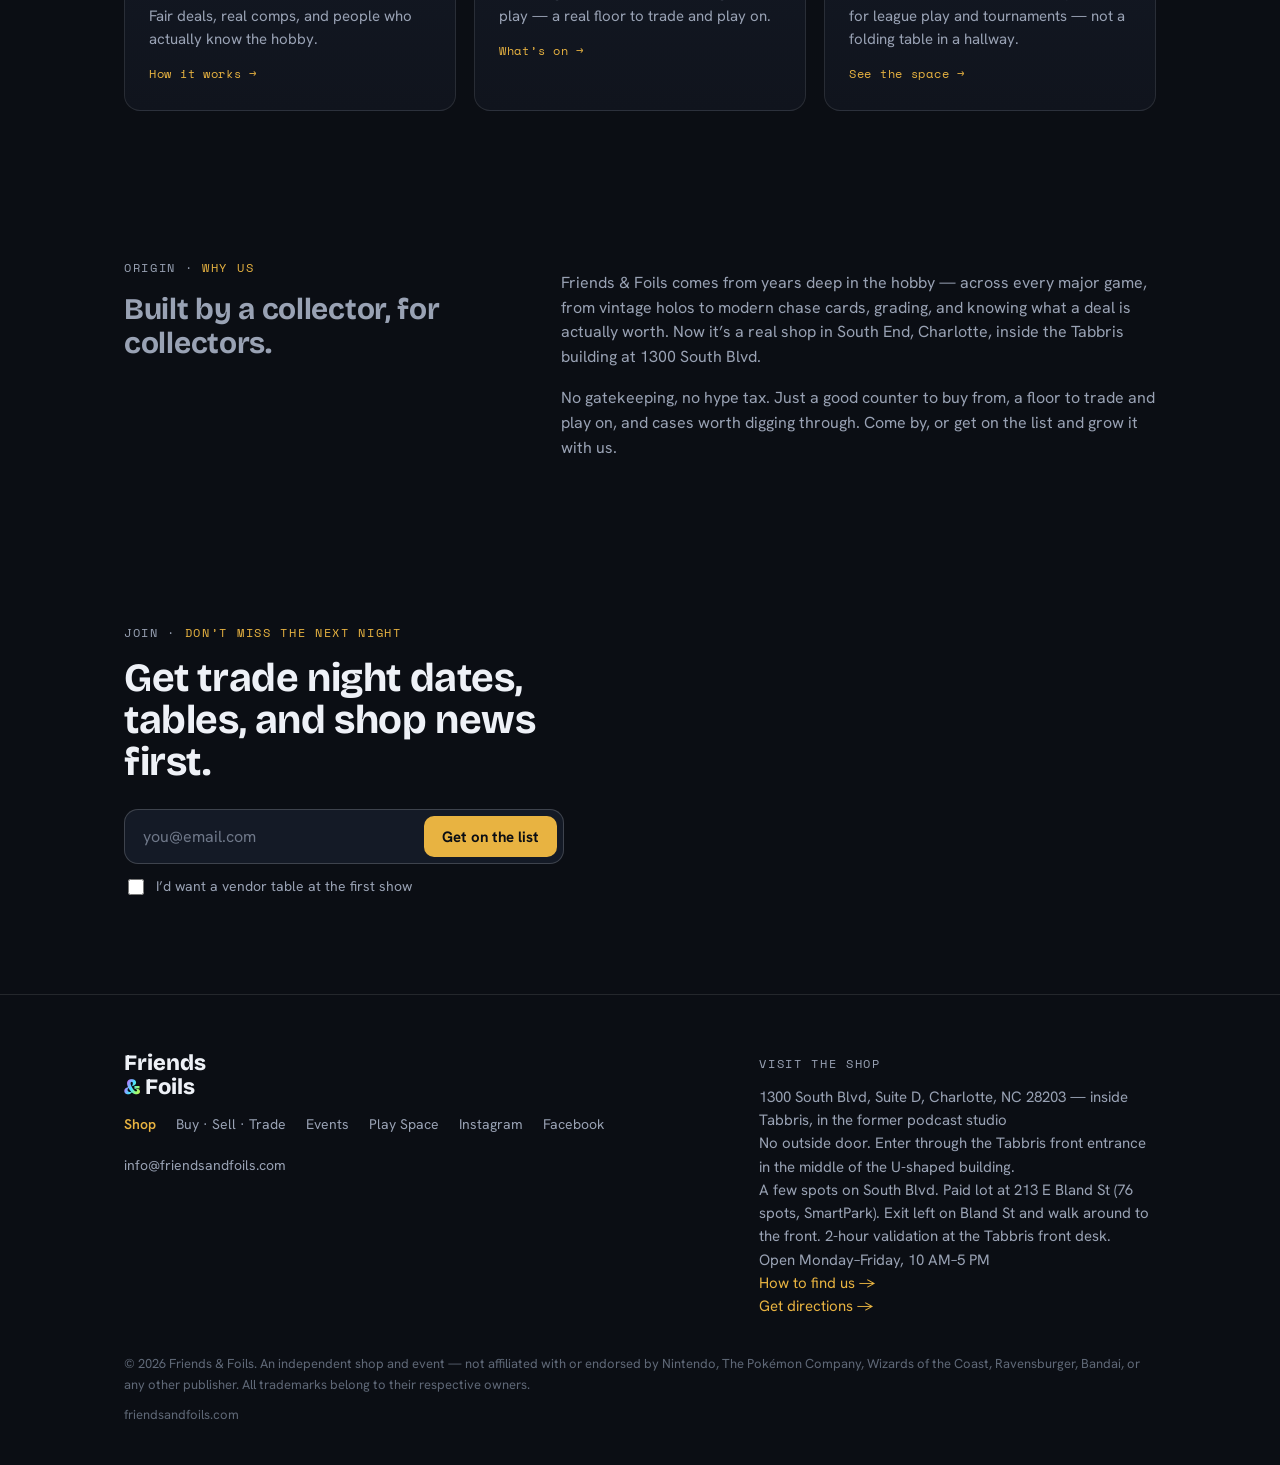
==== commit 66c062b8: "Update trade nights to Nov 24 and Dec 15" ====
--- a/index.html
+++ b/index.html
@@ -4,10 +4,10 @@
 <meta charset="utf-8" />
 <meta name="viewport" content="width=device-width, initial-scale=1" />
 <title>Friends &amp; Foils — Card shop in South End, Charlotte</title>
-<meta name="description" content="A card shop for Pokémon, Magic, Lorcana, One Piece and more in South End, Charlotte — singles, sealed, and graded cards, open now inside Tabbris at 1300 South Blvd. Plus buy/sell/trade and every-other-Wednesday trade nights and shows." />
+<meta name="description" content="A card shop for Pokémon, Magic, Lorcana, One Piece and more in South End, Charlotte — singles, sealed, and graded cards, open now inside Tabbris at 1300 South Blvd. Plus buy/sell/trade and trade nights and shows." />
 
 <meta property="og:title" content="Friends & Foils — Card shop in South End, Charlotte" />
-<meta property="og:description" content="Singles, sealed, and graded cards — open now at 1300 South Blvd, inside Tabbris. Buy/sell/trade, every-other-Wednesday trade nights, and shows." />
+<meta property="og:description" content="Singles, sealed, and graded cards — open now at 1300 South Blvd, inside Tabbris. Buy/sell/trade, trade nights, and shows." />
 <meta property="og:type" content="website" />
 <meta property="og:url" content="https://friendsandfoils.com" />
 
@@ -78,7 +78,7 @@
     </div>
   </section>
 
-  <section class="hunt-promo"><div class="wrap"><div class="hunt-promo-inner"><div><span class="tag">Coming Nov 27 · F&amp;F Holiday Hunt</span><h2>The Holiday Hunt is coming.</h2><p>Save Dec 9, 7–9:30 PM ET, for the trade-night finale.</p></div><a class="cta" href="/holiday-hunt/">Preview the Holiday Hunt →</a></div></div></section>
+  <section class="hunt-promo"><div class="wrap"><div class="hunt-promo-inner"><div><span class="tag">Coming Nov 27 · F&amp;F Holiday Hunt</span><h2>The Holiday Hunt is coming.</h2><p>Save Tuesday, Dec 15, 7–9:30 PM ET, for the trade-night finale.</p></div><a class="cta" href="/holiday-hunt/">Preview the Holiday Hunt →</a></div></div></section>
 
   <section id="visit">
     <div class="wrap">
@@ -96,7 +96,7 @@
         <ul>
           <li><b>Where</b><span>1300 South Blvd, Suite D, Charlotte, NC 28203 — inside Tabbris, in the former podcast studio. No outside door. <a class="link" href="#find-us">How to find us →</a></span></li>
           <li><b>Hours</b> Monday–Friday, 10 AM–5 PM</li>
-          <li><b>Trade Night</b> <a class="link" href="/events/#nov-11">Every other Wednesday, 7–9:30 PM · next: Wed, Nov 11, 2026, 30th Celebration and Delta Reign</a></li>
+          <li><b>Trade Night</b> <a class="link" href="/events/#trade-nights">Next: Tue, Nov 24 and Tue, Dec 15, 2026 · 7–9:30 PM</a></li>
           <li><b>Pay</b> Cash or Venmo @friendsnfoils · in person only</li>
           <li><b>Next</b> <a class="link" href="/events/#trade-nights">See trade nights &amp; shows →</a></li>
         </ul>
@@ -178,7 +178,7 @@
           <span class="num">002 / Events</span>
           <div class="ico"><svg viewBox="0 0 24 24" fill="none" stroke-width="2" stroke-linecap="round" stroke-linejoin="round"><rect x="3" y="4" width="18" height="17" rx="2"/><path d="M3 9h18M8 2v4M16 2v4"/></svg></div>
           <h3>Events</h3>
-          <p>Every-other-Wednesday trade nights, card shows, and organized play — a real floor to trade and play on.</p>
+          <p>Trade nights, card shows, and organized play — a real floor to trade and play on.</p>
           <span class="go">What&rsquo;s on →</span>
         </a>
         <a class="feature" href="/play-space/">
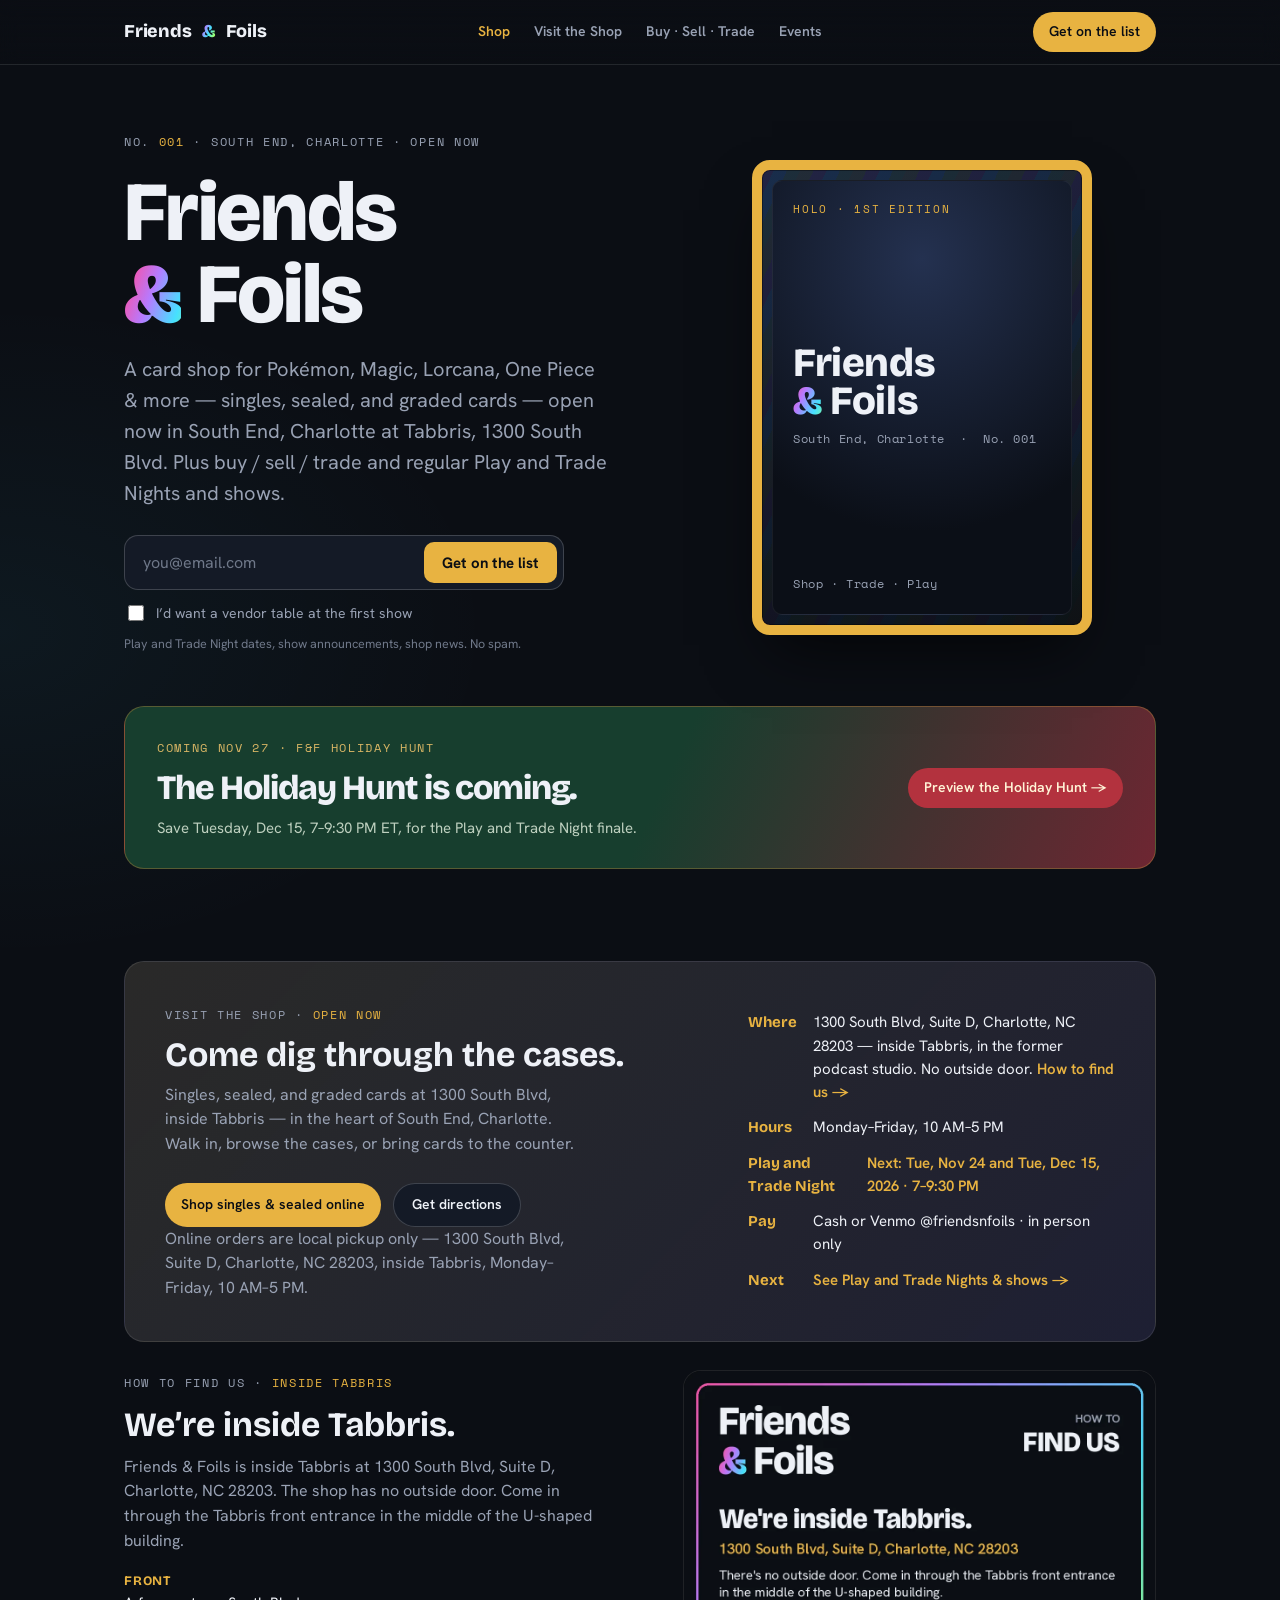
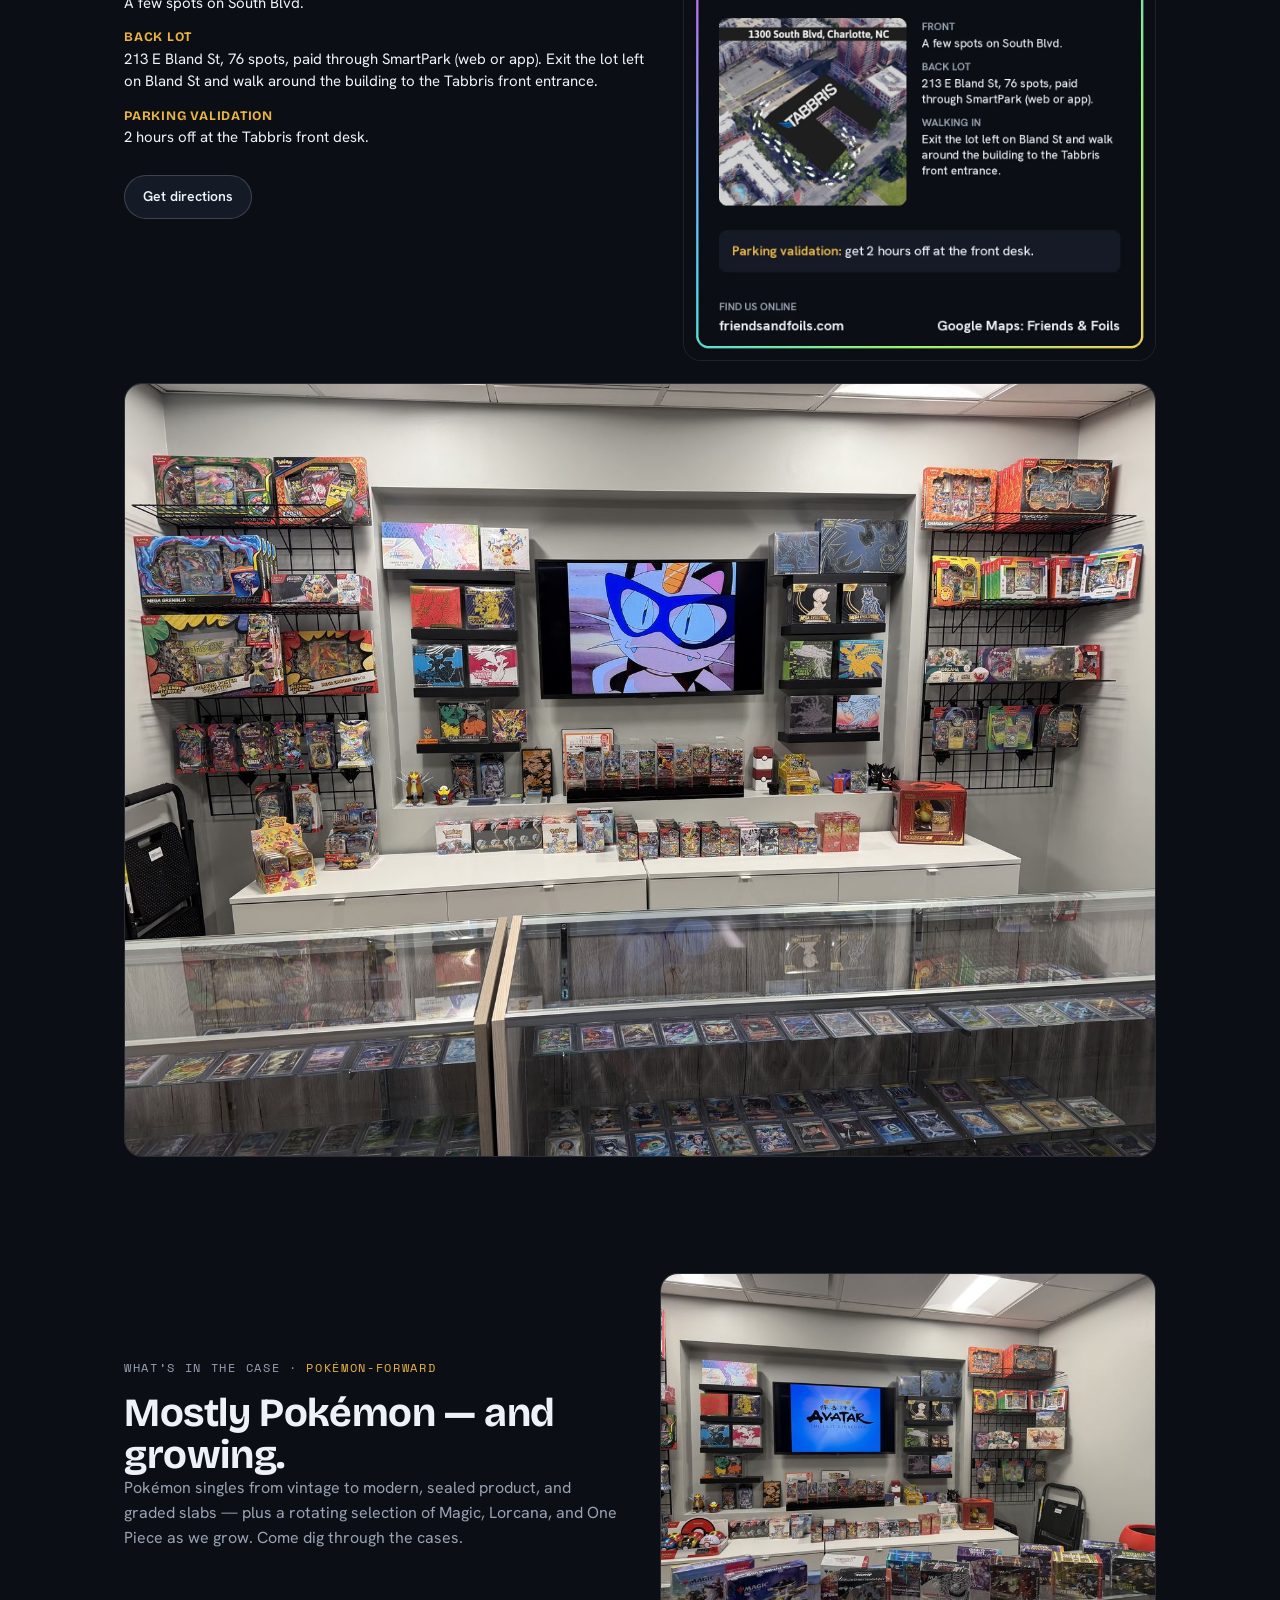
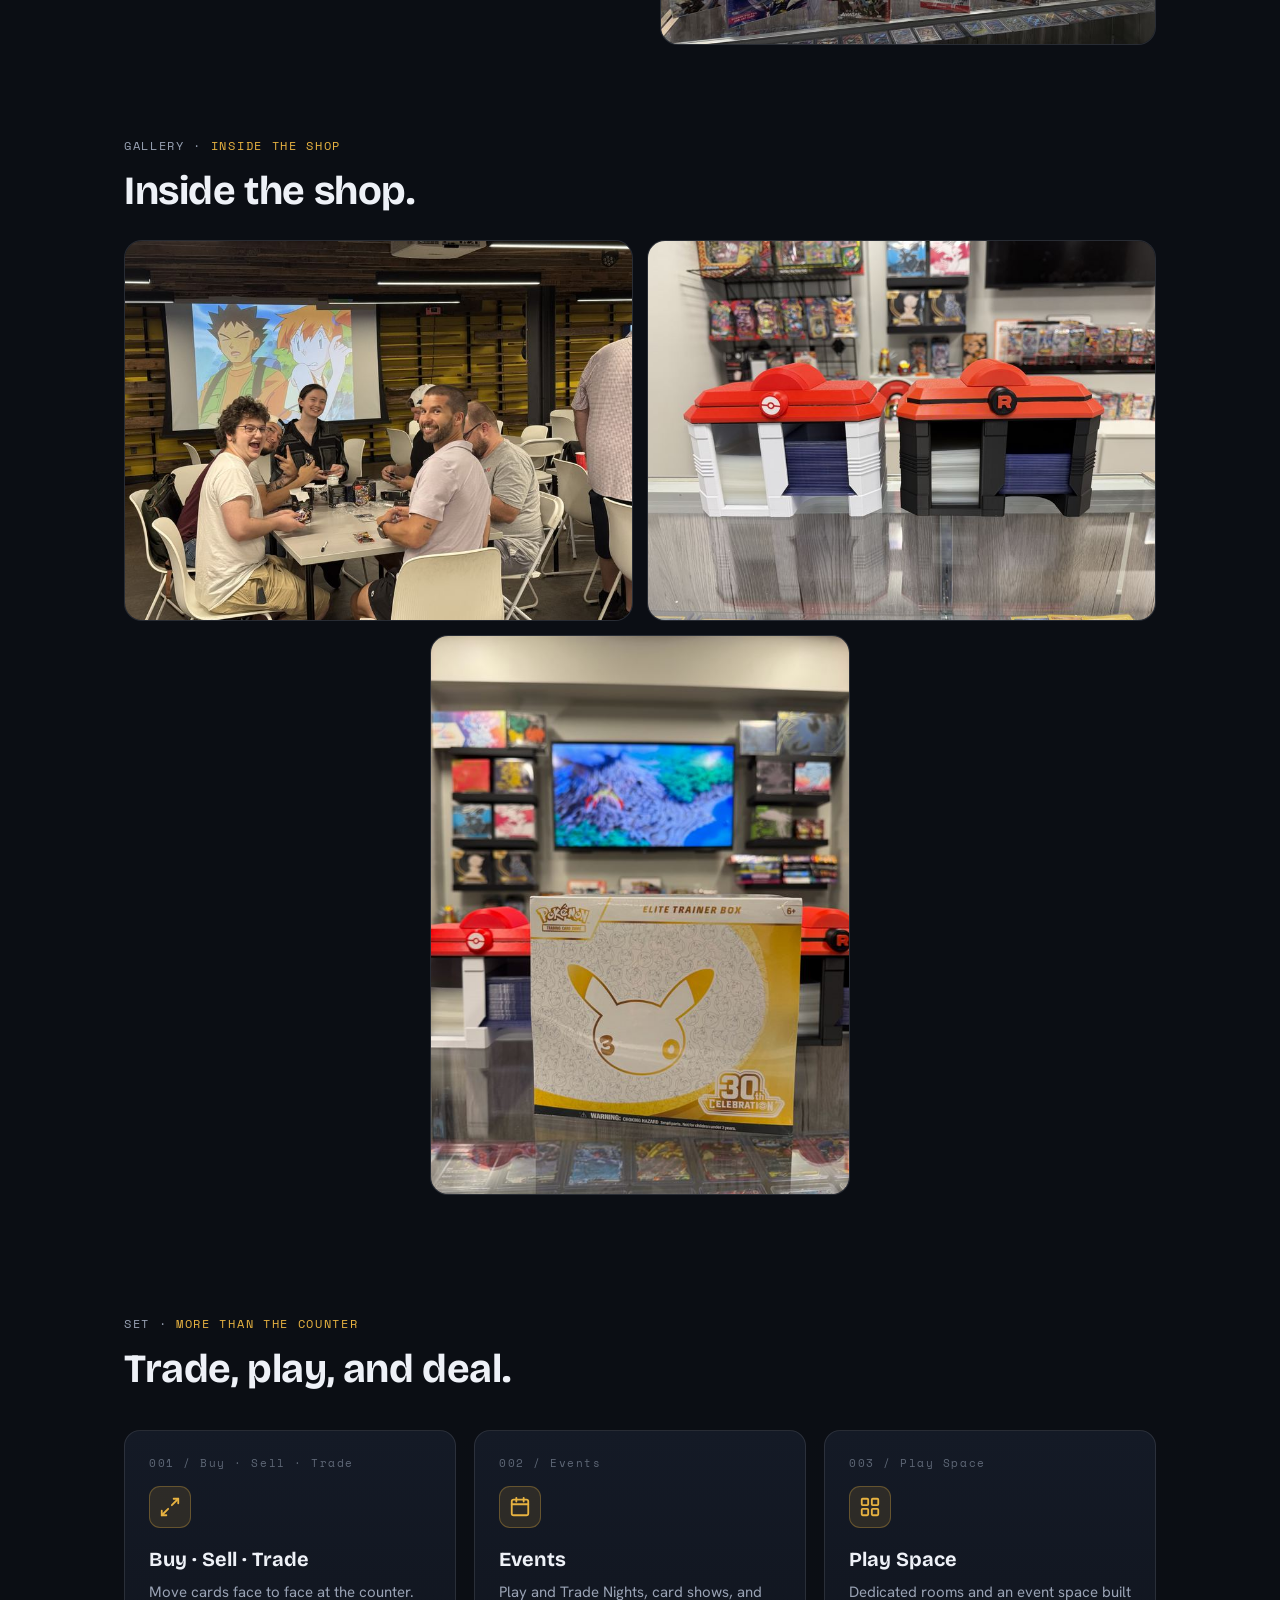
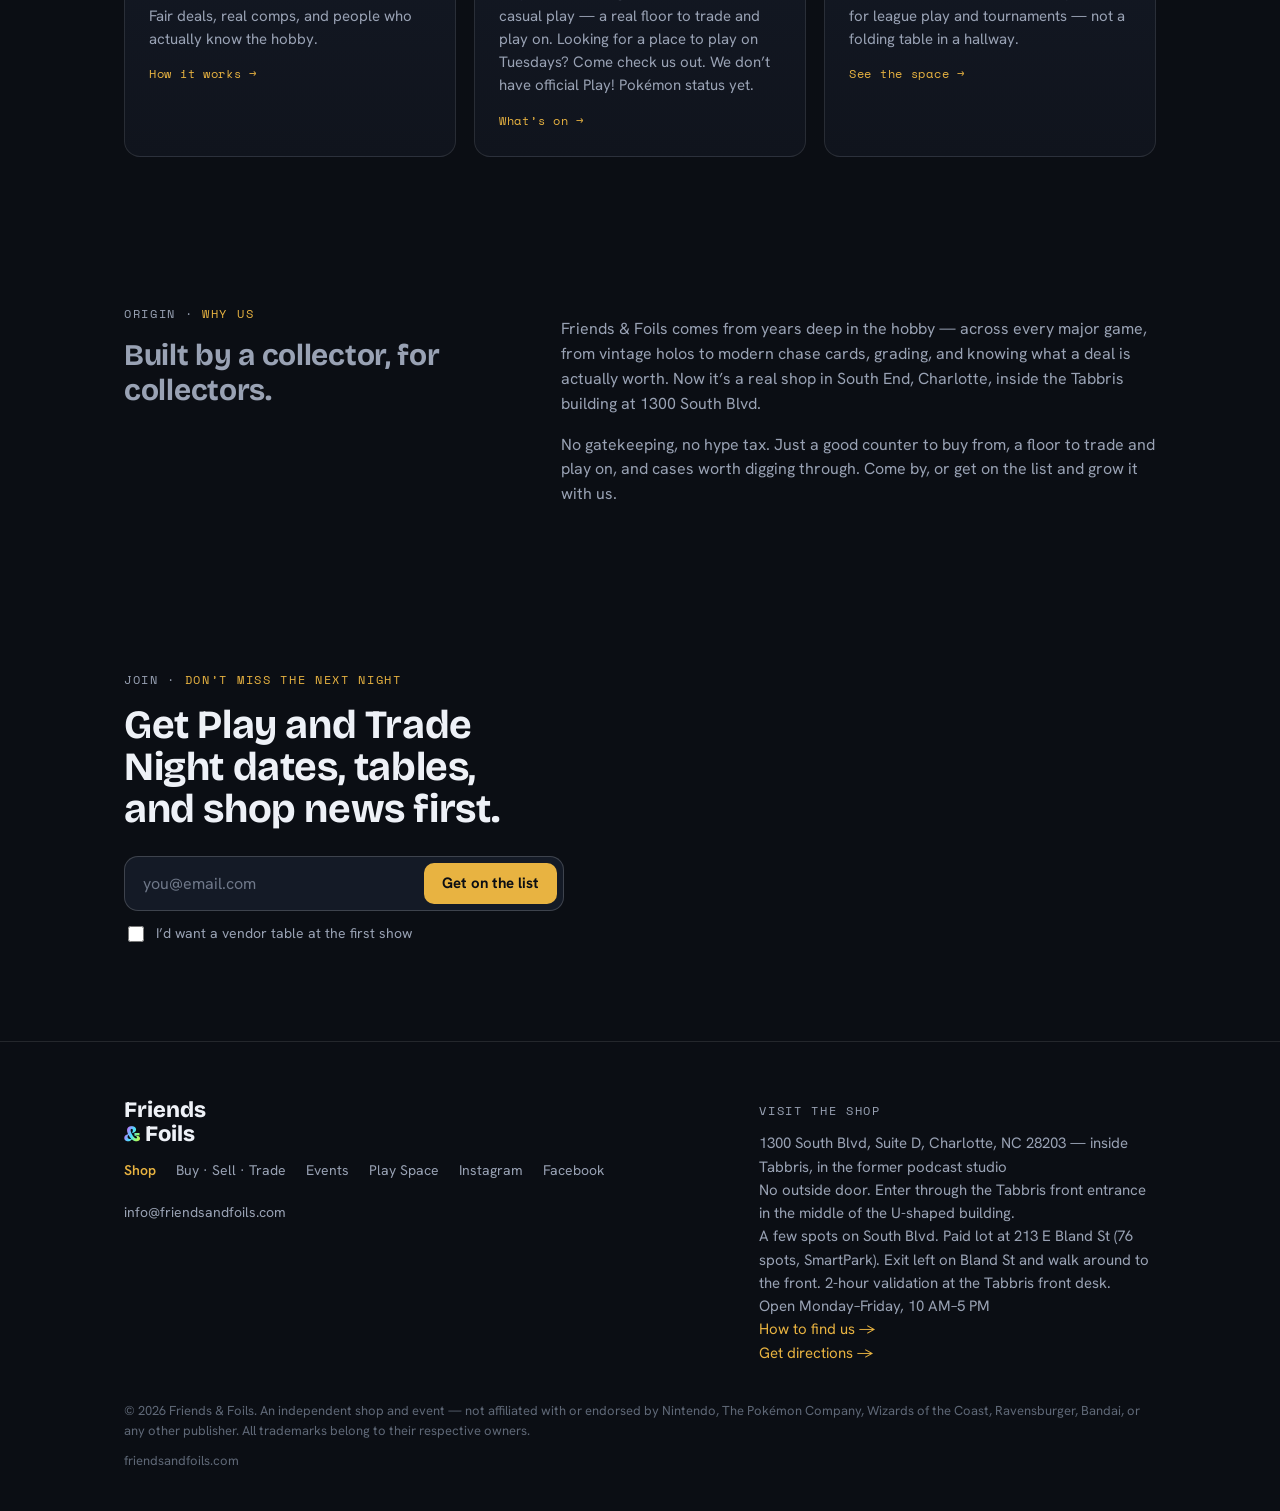
==== commit 89f885e4: "Rename events Play and Trade Nights and welcome Tuesday players" ====
--- a/index.html
+++ b/index.html
@@ -4,10 +4,10 @@
 <meta charset="utf-8" />
 <meta name="viewport" content="width=device-width, initial-scale=1" />
 <title>Friends &amp; Foils — Card shop in South End, Charlotte</title>
-<meta name="description" content="A card shop for Pokémon, Magic, Lorcana, One Piece and more in South End, Charlotte — singles, sealed, and graded cards, open now inside Tabbris at 1300 South Blvd. Plus buy/sell/trade and trade nights and shows." />
+<meta name="description" content="A card shop for Pokémon, Magic, Lorcana, One Piece and more in South End, Charlotte — singles, sealed, and graded cards, open now inside Tabbris at 1300 South Blvd. Plus buy/sell/trade and Play and Trade Nights and shows." />
 
 <meta property="og:title" content="Friends & Foils — Card shop in South End, Charlotte" />
-<meta property="og:description" content="Singles, sealed, and graded cards — open now at 1300 South Blvd, inside Tabbris. Buy/sell/trade, trade nights, and shows." />
+<meta property="og:description" content="Singles, sealed, and graded cards — open now at 1300 South Blvd, inside Tabbris. Buy/sell/trade, Play and Trade Nights, and shows." />
 <meta property="og:type" content="website" />
 <meta property="og:url" content="https://friendsandfoils.com" />
 
@@ -45,7 +45,7 @@
       <div>
         <span class="tag">No. <span class="num">001</span> · South End, Charlotte · Open now</span>
         <h1>Friends<br><span class="foil">&amp;</span> Foils</h1>
-        <p class="lede" style="max-width:44ch">A card shop for Pokémon, Magic, Lorcana, One Piece &amp; more — singles, sealed, and graded cards — open now in South End, Charlotte at Tabbris, 1300 South Blvd. Plus buy / sell / trade and regular trade nights and shows.</p>
+        <p class="lede" style="max-width:44ch">A card shop for Pokémon, Magic, Lorcana, One Piece &amp; more — singles, sealed, and graded cards — open now in South End, Charlotte at Tabbris, 1300 South Blvd. Plus buy / sell / trade and regular Play and Trade Nights and shows.</p>
 
         <form class="capture" id="capture-hero" novalidate>
           <div class="field">
@@ -56,7 +56,7 @@
             <input type="checkbox" name="vendor" value="yes" />
             I&rsquo;d want a vendor table at the first show
           </label>
-          <p class="formnote">Trade night dates, show announcements, shop news. No spam.</p>
+          <p class="formnote">Play and Trade Night dates, show announcements, shop news. No spam.</p>
           <div class="success" role="status" aria-live="polite">You&rsquo;re on the list. We&rsquo;ll send dates before anyone else.</div>
         </form>
       </div>
@@ -78,7 +78,7 @@
     </div>
   </section>
 
-  <section class="hunt-promo"><div class="wrap"><div class="hunt-promo-inner"><div><span class="tag">Coming Nov 27 · F&amp;F Holiday Hunt</span><h2>The Holiday Hunt is coming.</h2><p>Save Tuesday, Dec 15, 7–9:30 PM ET, for the trade-night finale.</p></div><a class="cta" href="/holiday-hunt/">Preview the Holiday Hunt →</a></div></div></section>
+  <section class="hunt-promo"><div class="wrap"><div class="hunt-promo-inner"><div><span class="tag">Coming Nov 27 · F&amp;F Holiday Hunt</span><h2>The Holiday Hunt is coming.</h2><p>Save Tuesday, Dec 15, 7–9:30 PM ET, for the Play and Trade Night finale.</p></div><a class="cta" href="/holiday-hunt/">Preview the Holiday Hunt →</a></div></div></section>
 
   <section id="visit">
     <div class="wrap">
@@ -96,9 +96,9 @@
         <ul>
           <li><b>Where</b><span>1300 South Blvd, Suite D, Charlotte, NC 28203 — inside Tabbris, in the former podcast studio. No outside door. <a class="link" href="#find-us">How to find us →</a></span></li>
           <li><b>Hours</b> Monday–Friday, 10 AM–5 PM</li>
-          <li><b>Trade Night</b> <a class="link" href="/events/#trade-nights">Next: Tue, Nov 24 and Tue, Dec 15, 2026 · 7–9:30 PM</a></li>
+          <li><b>Play and Trade Night</b> <a class="link" href="/events/#trade-nights">Next: Tue, Nov 24 and Tue, Dec 15, 2026 · 7–9:30 PM</a></li>
           <li><b>Pay</b> Cash or Venmo @friendsnfoils · in person only</li>
-          <li><b>Next</b> <a class="link" href="/events/#trade-nights">See trade nights &amp; shows →</a></li>
+          <li><b>Next</b> <a class="link" href="/events/#trade-nights">See Play and Trade Nights &amp; shows →</a></li>
         </ul>
       </div>
       <div id="find-us" class="find-us">
@@ -178,7 +178,7 @@
           <span class="num">002 / Events</span>
           <div class="ico"><svg viewBox="0 0 24 24" fill="none" stroke-width="2" stroke-linecap="round" stroke-linejoin="round"><rect x="3" y="4" width="18" height="17" rx="2"/><path d="M3 9h18M8 2v4M16 2v4"/></svg></div>
           <h3>Events</h3>
-          <p>Trade nights, card shows, and organized play — a real floor to trade and play on.</p>
+          <p>Play and Trade Nights, card shows, and casual play — a real floor to trade and play on. Looking for a place to play on Tuesdays? Come check us out. We don&rsquo;t have official Play! Pokémon status yet.</p>
           <span class="go">What&rsquo;s on →</span>
         </a>
         <a class="feature" href="/play-space/">
@@ -209,7 +209,7 @@
     <div class="wrap">
       <div class="sec-head" style="max-width:46ch">
         <span class="tag">Join · <span class="num">Don&rsquo;t miss the next night</span></span>
-        <h2>Get trade night dates, tables, and shop news first.</h2>
+        <h2>Get Play and Trade Night dates, tables, and shop news first.</h2>
       </div>
       <form class="capture" id="capture-foot" novalidate style="margin-top:26px">
         <div class="field">
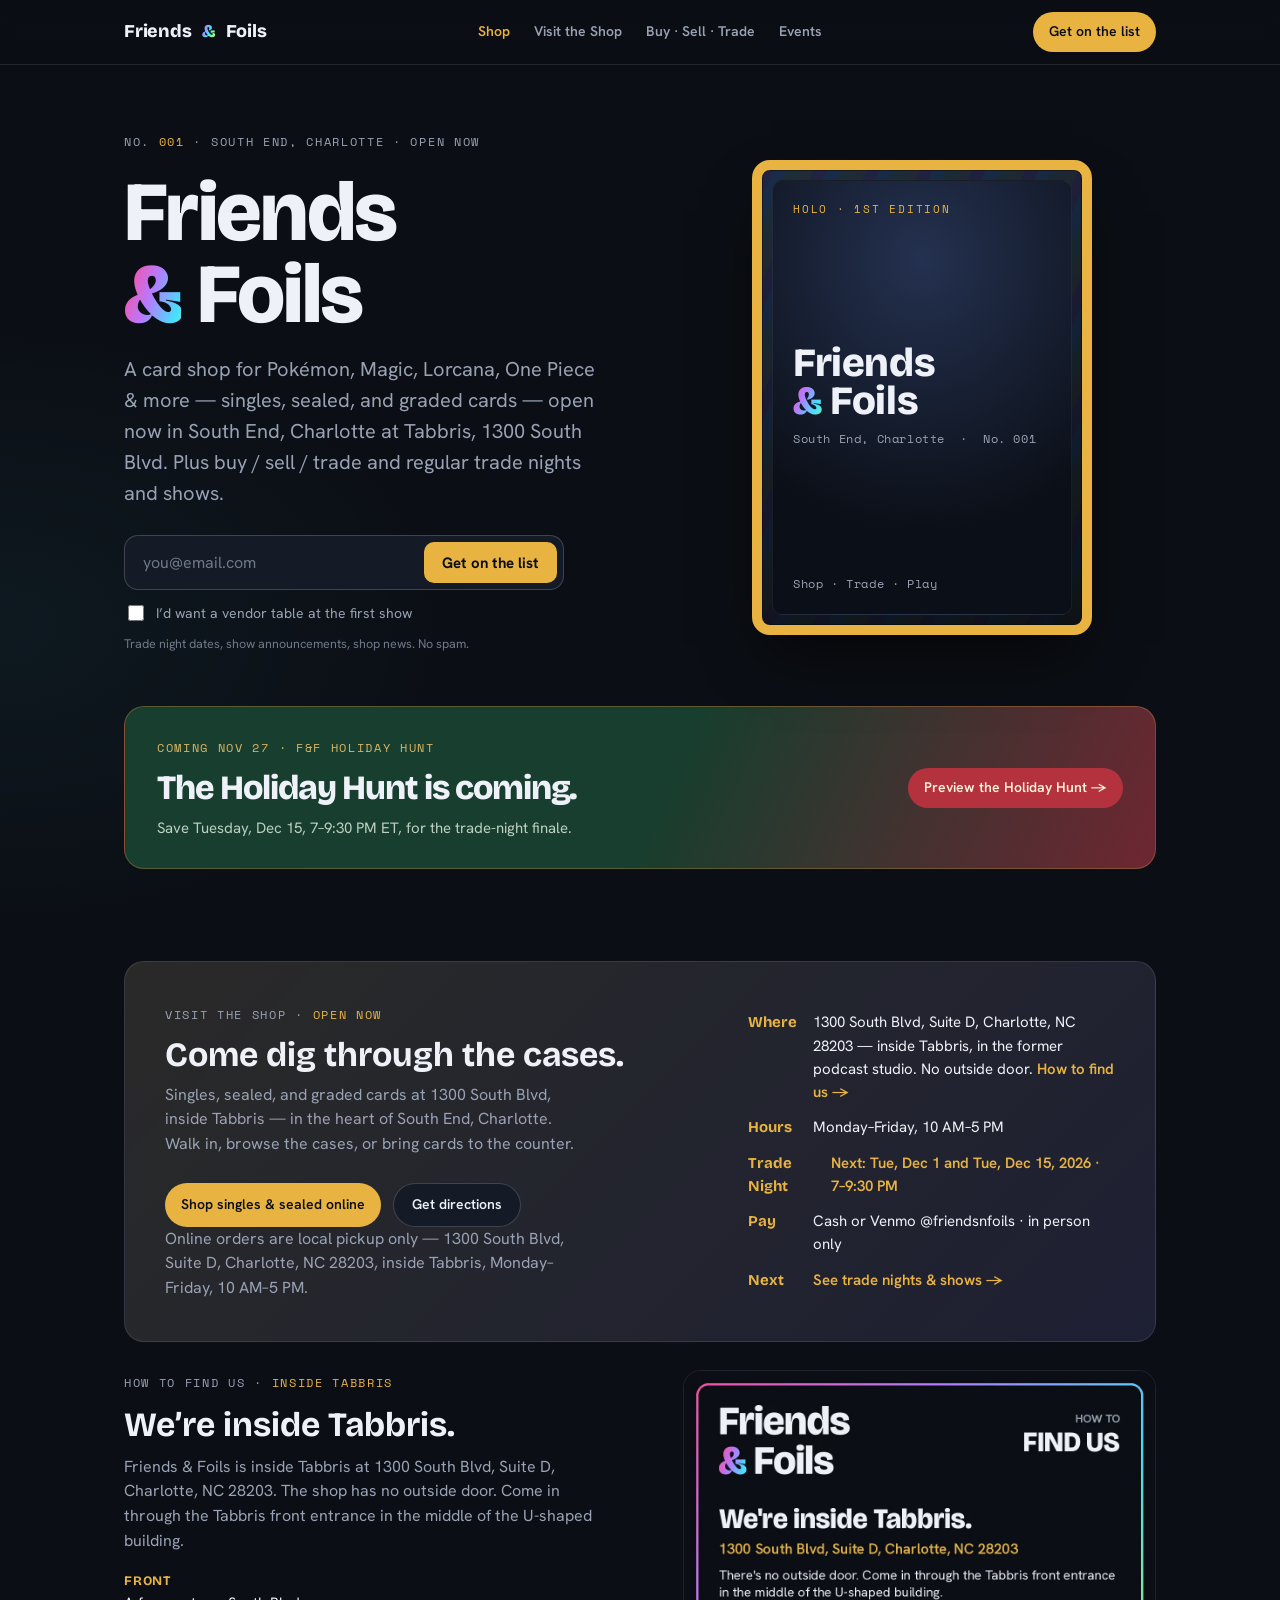
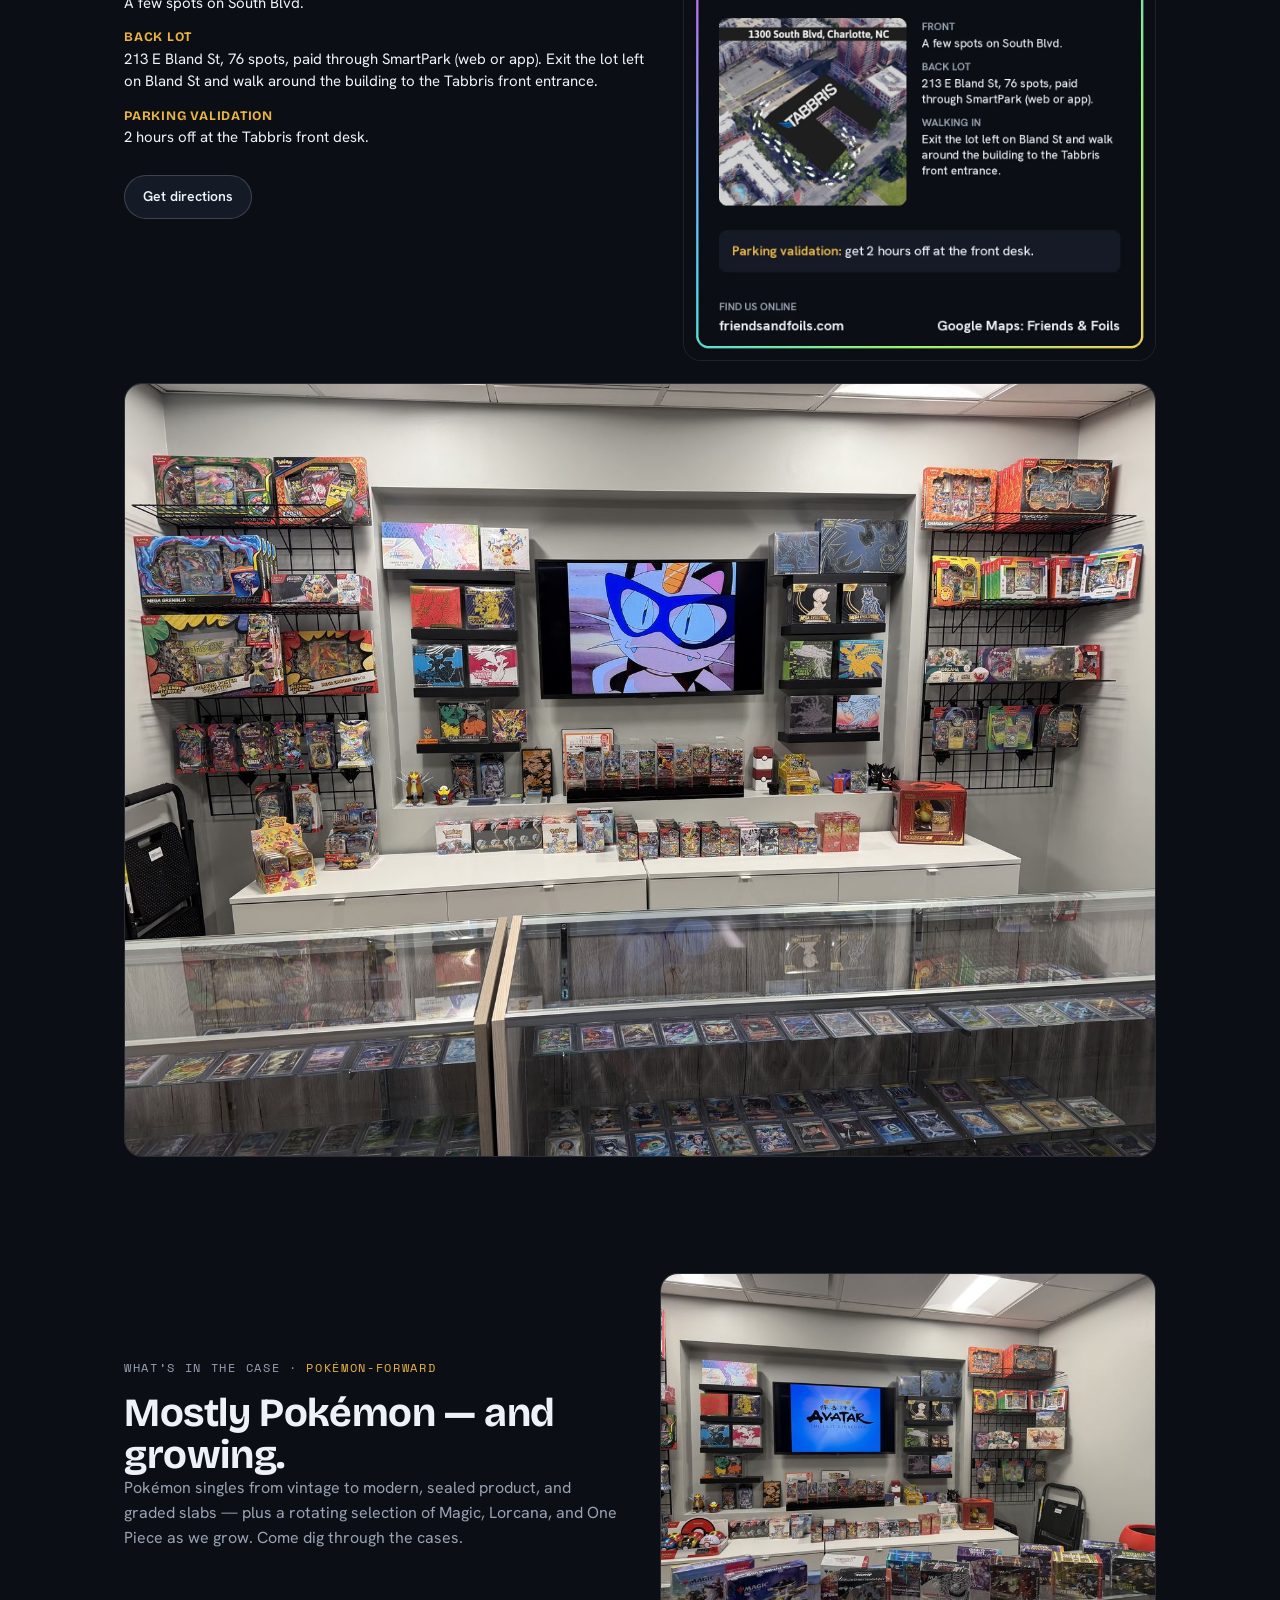
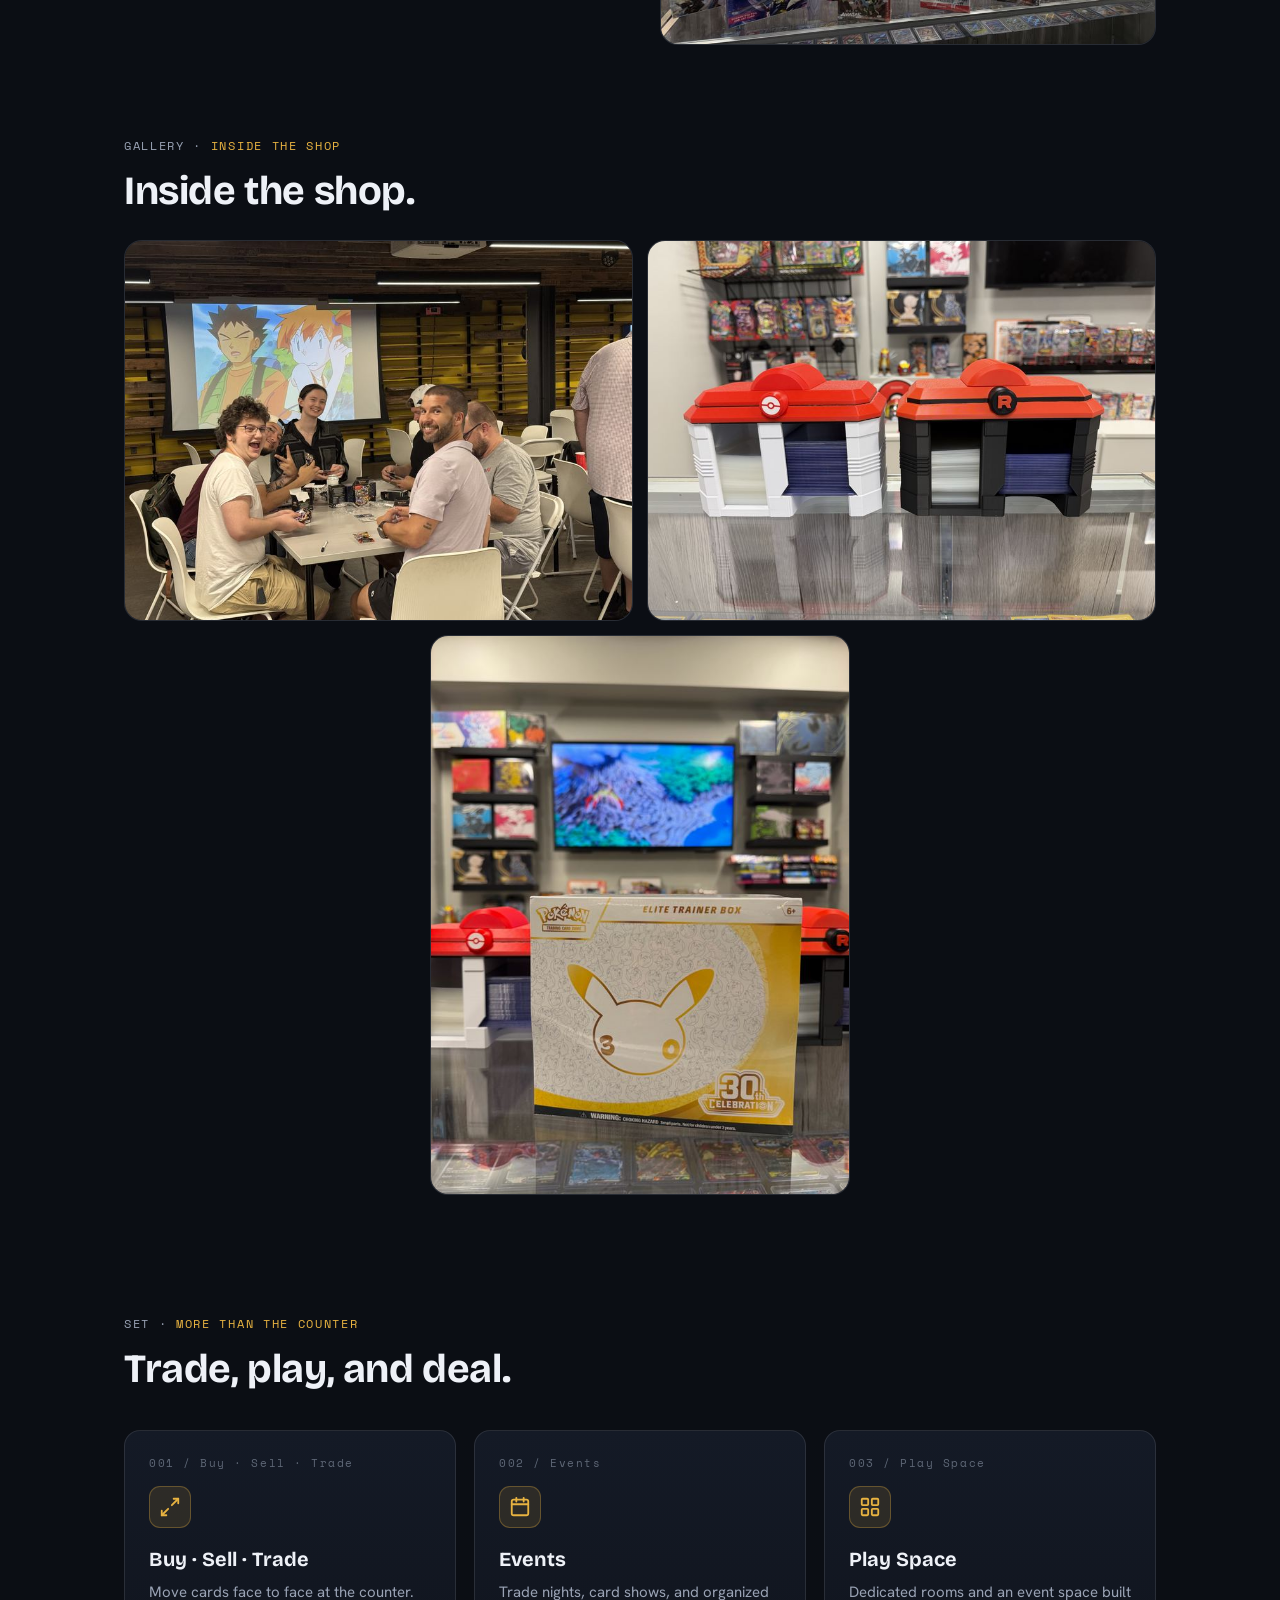
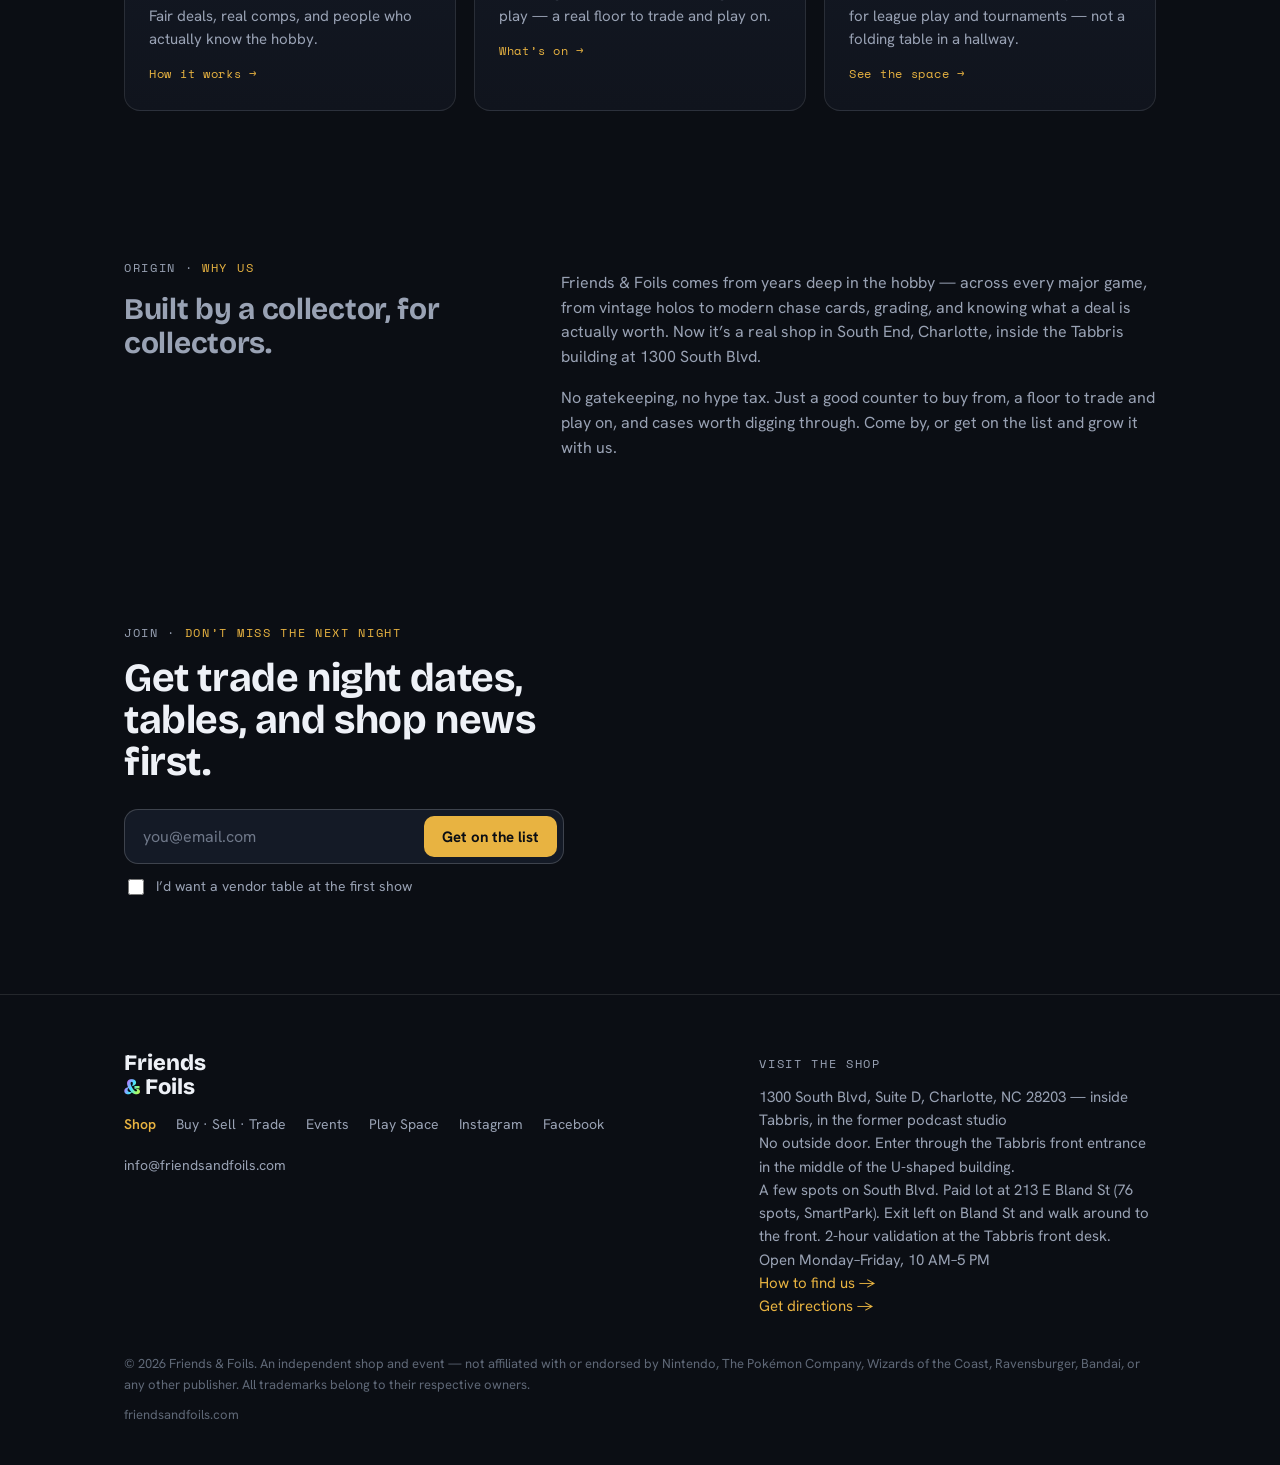
==== commit 78f2d769: "Match homepage Trade Night dates to the events page" ====
--- a/index.html
+++ b/index.html
@@ -4,10 +4,10 @@
 <meta charset="utf-8" />
 <meta name="viewport" content="width=device-width, initial-scale=1" />
 <title>Friends &amp; Foils — Card shop in South End, Charlotte</title>
-<meta name="description" content="A card shop for Pokémon, Magic, Lorcana, One Piece and more in South End, Charlotte — singles, sealed, and graded cards, open now inside Tabbris at 1300 South Blvd. Plus buy/sell/trade and Play and Trade Nights and shows." />
+<meta name="description" content="A card shop for Pokémon, Magic, Lorcana, One Piece and more in South End, Charlotte — singles, sealed, and graded cards, open now inside Tabbris at 1300 South Blvd. Plus buy/sell/trade and trade nights and shows." />
 
 <meta property="og:title" content="Friends & Foils — Card shop in South End, Charlotte" />
-<meta property="og:description" content="Singles, sealed, and graded cards — open now at 1300 South Blvd, inside Tabbris. Buy/sell/trade, Play and Trade Nights, and shows." />
+<meta property="og:description" content="Singles, sealed, and graded cards — open now at 1300 South Blvd, inside Tabbris. Buy/sell/trade, trade nights, and shows." />
 <meta property="og:type" content="website" />
 <meta property="og:url" content="https://friendsandfoils.com" />
 
@@ -45,7 +45,7 @@
       <div>
         <span class="tag">No. <span class="num">001</span> · South End, Charlotte · Open now</span>
         <h1>Friends<br><span class="foil">&amp;</span> Foils</h1>
-        <p class="lede" style="max-width:44ch">A card shop for Pokémon, Magic, Lorcana, One Piece &amp; more — singles, sealed, and graded cards — open now in South End, Charlotte at Tabbris, 1300 South Blvd. Plus buy / sell / trade and regular Play and Trade Nights and shows.</p>
+        <p class="lede" style="max-width:44ch">A card shop for Pokémon, Magic, Lorcana, One Piece &amp; more — singles, sealed, and graded cards — open now in South End, Charlotte at Tabbris, 1300 South Blvd. Plus buy / sell / trade and regular trade nights and shows.</p>
 
         <form class="capture" id="capture-hero" novalidate>
           <div class="field">
@@ -56,7 +56,7 @@
             <input type="checkbox" name="vendor" value="yes" />
             I&rsquo;d want a vendor table at the first show
           </label>
-          <p class="formnote">Play and Trade Night dates, show announcements, shop news. No spam.</p>
+          <p class="formnote">Trade night dates, show announcements, shop news. No spam.</p>
           <div class="success" role="status" aria-live="polite">You&rsquo;re on the list. We&rsquo;ll send dates before anyone else.</div>
         </form>
       </div>
@@ -78,7 +78,7 @@
     </div>
   </section>
 
-  <section class="hunt-promo"><div class="wrap"><div class="hunt-promo-inner"><div><span class="tag">Coming Nov 27 · F&amp;F Holiday Hunt</span><h2>The Holiday Hunt is coming.</h2><p>Save Tuesday, Dec 15, 7–9:30 PM ET, for the Play and Trade Night finale.</p></div><a class="cta" href="/holiday-hunt/">Preview the Holiday Hunt →</a></div></div></section>
+  <section class="hunt-promo"><div class="wrap"><div class="hunt-promo-inner"><div><span class="tag">Coming Nov 27 · F&amp;F Holiday Hunt</span><h2>The Holiday Hunt is coming.</h2><p>Save Tuesday, Dec 15, 7–9:30 PM ET, for the trade-night finale.</p></div><a class="cta" href="/holiday-hunt/">Preview the Holiday Hunt →</a></div></div></section>
 
   <section id="visit">
     <div class="wrap">
@@ -96,9 +96,9 @@
         <ul>
           <li><b>Where</b><span>1300 South Blvd, Suite D, Charlotte, NC 28203 — inside Tabbris, in the former podcast studio. No outside door. <a class="link" href="#find-us">How to find us →</a></span></li>
           <li><b>Hours</b> Monday–Friday, 10 AM–5 PM</li>
-          <li><b>Play and Trade Night</b> <a class="link" href="/events/#trade-nights">Next: Tue, Nov 24 and Tue, Dec 15, 2026 · 7–9:30 PM</a></li>
+          <li><b>Trade Night</b> <a class="link" href="/events/#trade-nights">Next: Tue, Dec 1 and Tue, Dec 15, 2026 · 7–9:30 PM</a></li>
           <li><b>Pay</b> Cash or Venmo @friendsnfoils · in person only</li>
-          <li><b>Next</b> <a class="link" href="/events/#trade-nights">See Play and Trade Nights &amp; shows →</a></li>
+          <li><b>Next</b> <a class="link" href="/events/#trade-nights">See trade nights &amp; shows →</a></li>
         </ul>
       </div>
       <div id="find-us" class="find-us">
@@ -178,7 +178,7 @@
           <span class="num">002 / Events</span>
           <div class="ico"><svg viewBox="0 0 24 24" fill="none" stroke-width="2" stroke-linecap="round" stroke-linejoin="round"><rect x="3" y="4" width="18" height="17" rx="2"/><path d="M3 9h18M8 2v4M16 2v4"/></svg></div>
           <h3>Events</h3>
-          <p>Play and Trade Nights, card shows, and casual play — a real floor to trade and play on. Looking for a place to play on Tuesdays? Come check us out. We don&rsquo;t have official Play! Pokémon status yet.</p>
+          <p>Trade nights, card shows, and organized play — a real floor to trade and play on.</p>
           <span class="go">What&rsquo;s on →</span>
         </a>
         <a class="feature" href="/play-space/">
@@ -209,7 +209,7 @@
     <div class="wrap">
       <div class="sec-head" style="max-width:46ch">
         <span class="tag">Join · <span class="num">Don&rsquo;t miss the next night</span></span>
-        <h2>Get Play and Trade Night dates, tables, and shop news first.</h2>
+        <h2>Get trade night dates, tables, and shop news first.</h2>
       </div>
       <form class="capture" id="capture-foot" novalidate style="margin-top:26px">
         <div class="field">
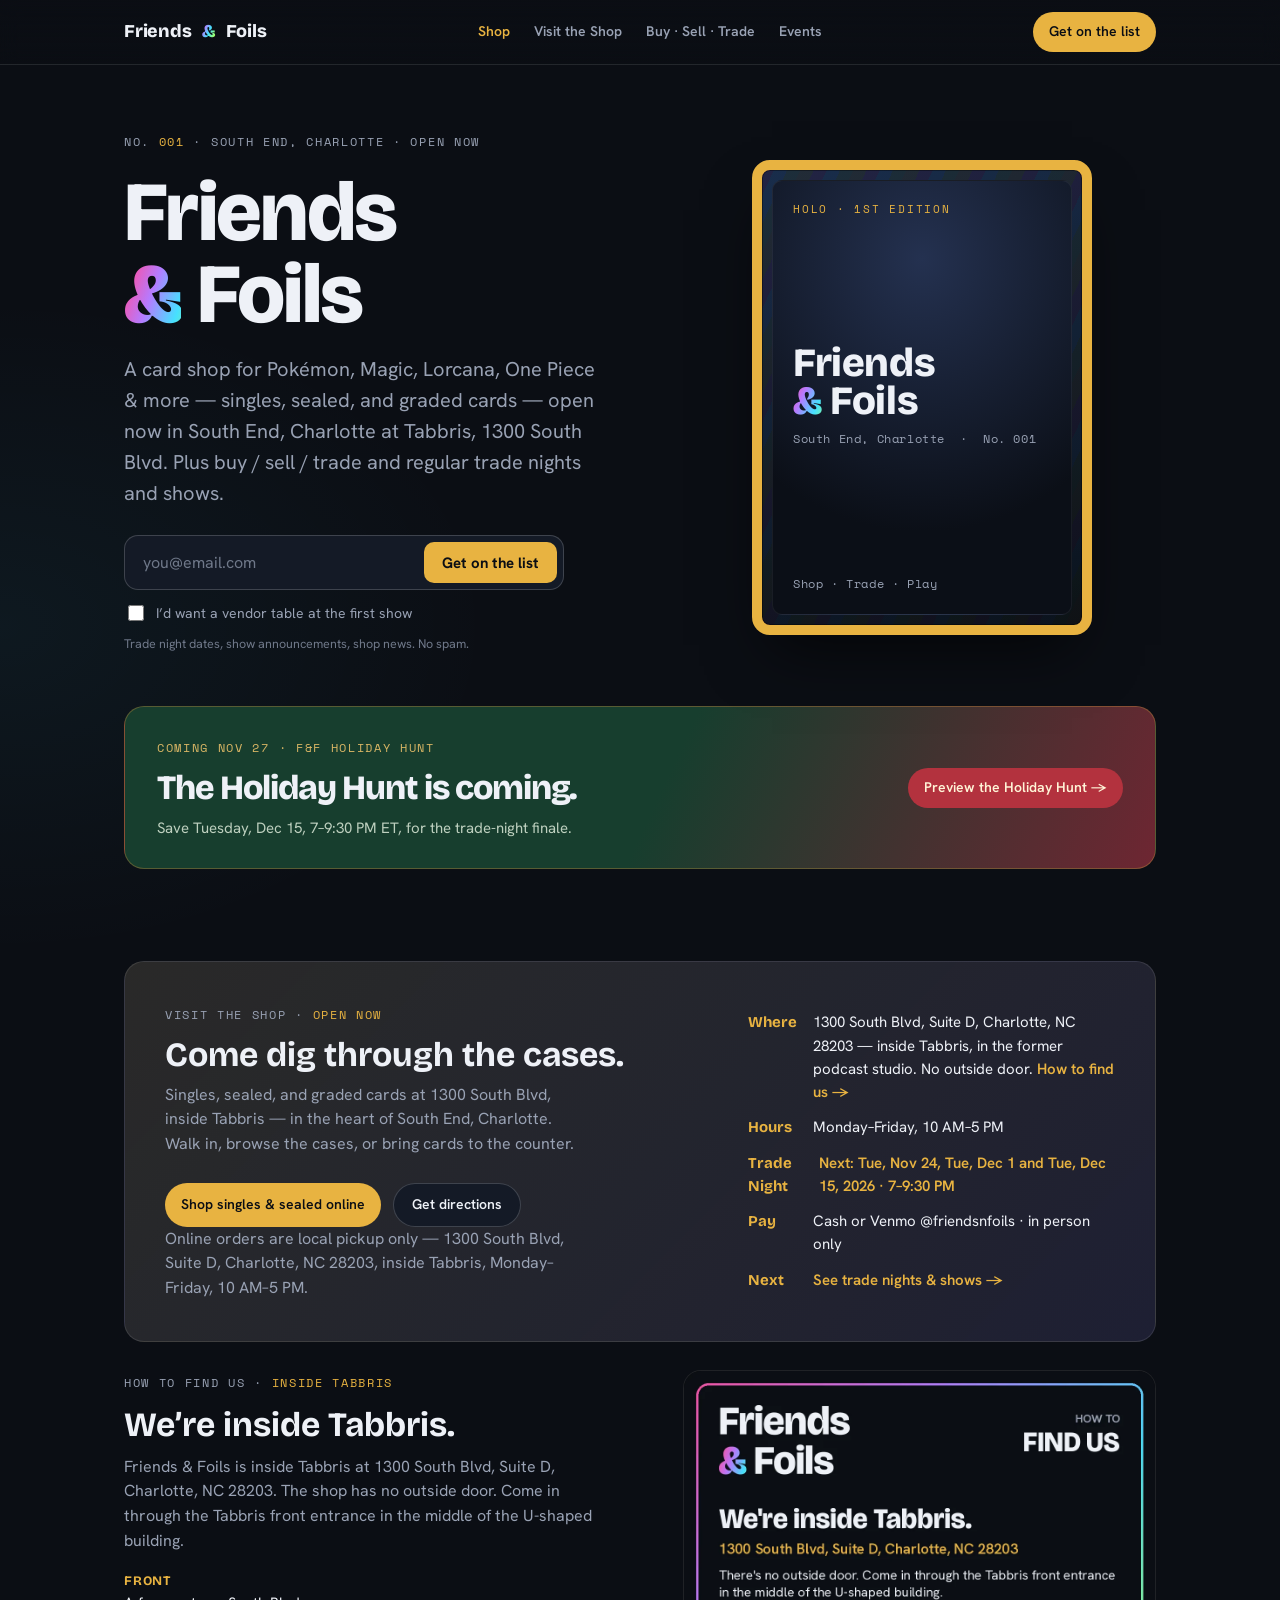
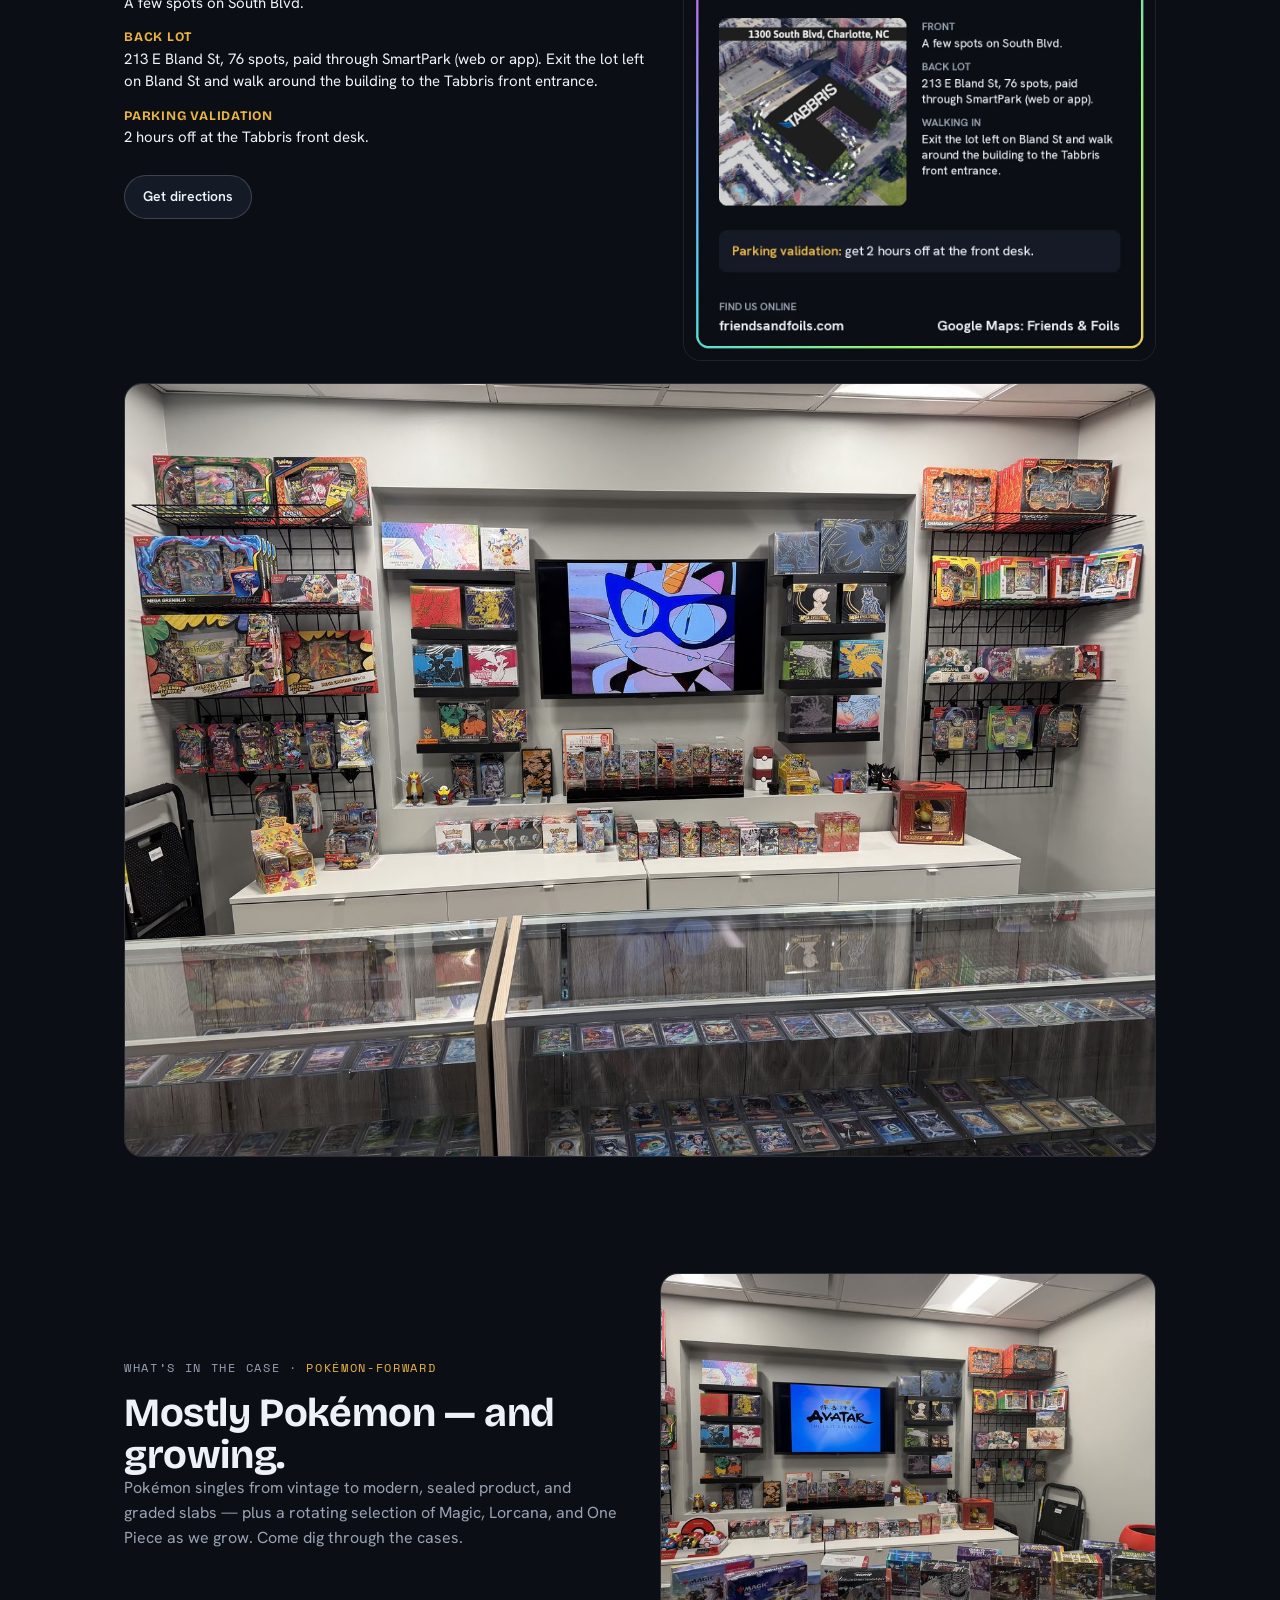
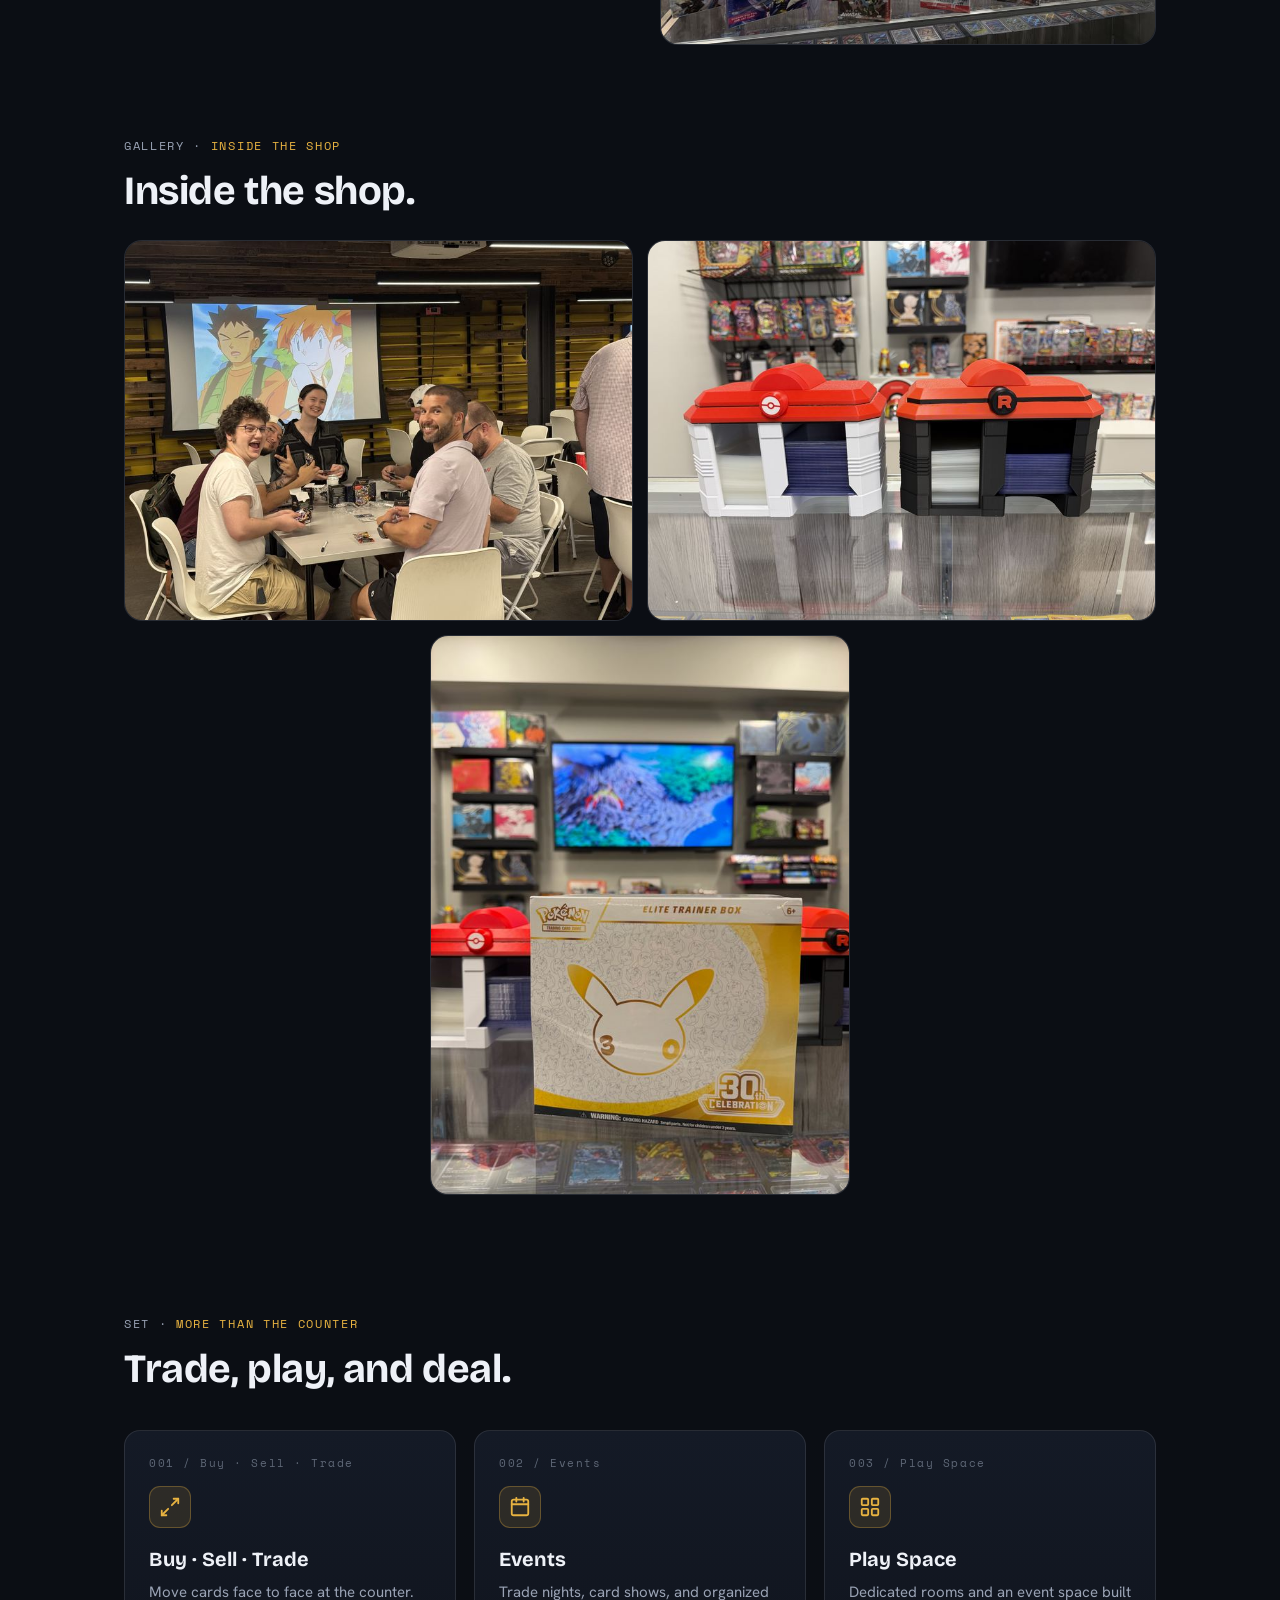
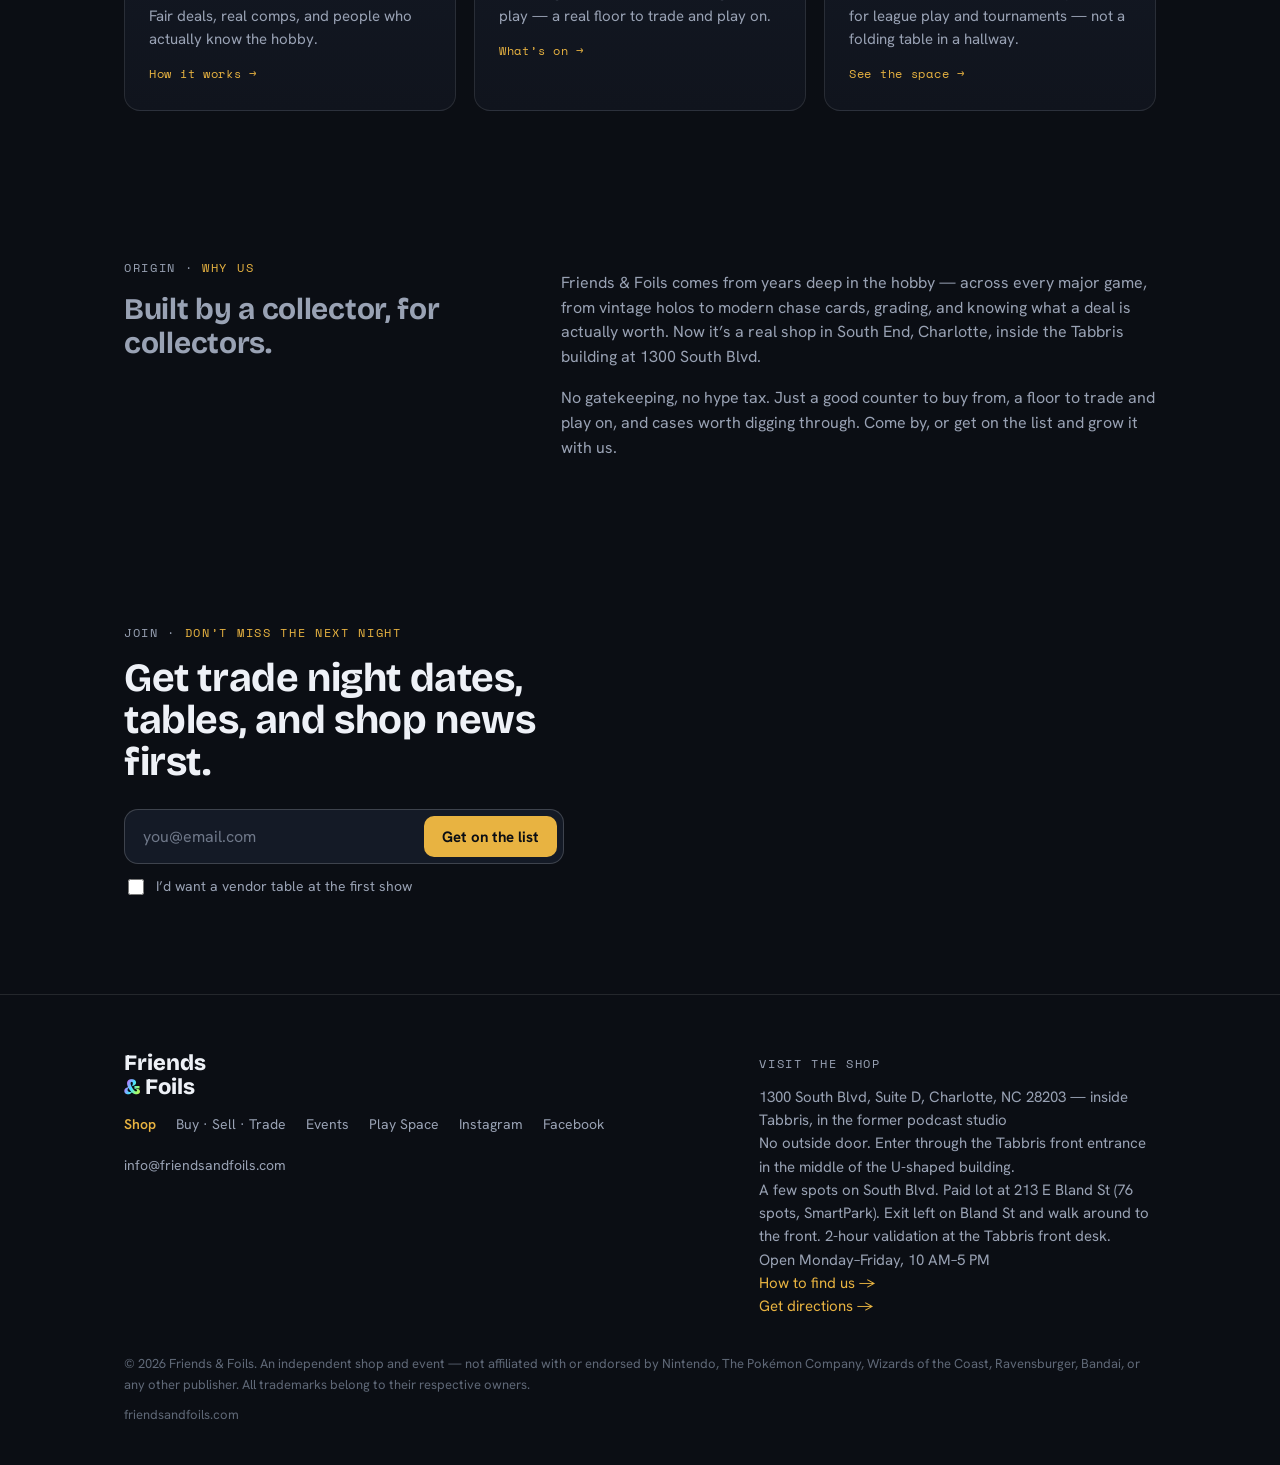
==== commit 37141171: "Restore Nov 24 Trade Night (it was dropped when Dec 1 was added) Co-Authored-By: Claude Sonnet 5 <no" ====
--- a/index.html
+++ b/index.html
@@ -96,7 +96,7 @@
         <ul>
           <li><b>Where</b><span>1300 South Blvd, Suite D, Charlotte, NC 28203 — inside Tabbris, in the former podcast studio. No outside door. <a class="link" href="#find-us">How to find us →</a></span></li>
           <li><b>Hours</b> Monday–Friday, 10 AM–5 PM</li>
-          <li><b>Trade Night</b> <a class="link" href="/events/#trade-nights">Next: Tue, Dec 1 and Tue, Dec 15, 2026 · 7–9:30 PM</a></li>
+          <li><b>Trade Night</b> <a class="link" href="/events/#trade-nights">Next: Tue, Nov 24, Tue, Dec 1 and Tue, Dec 15, 2026 · 7–9:30 PM</a></li>
           <li><b>Pay</b> Cash or Venmo @friendsnfoils · in person only</li>
           <li><b>Next</b> <a class="link" href="/events/#trade-nights">See trade nights &amp; shows →</a></li>
         </ul>
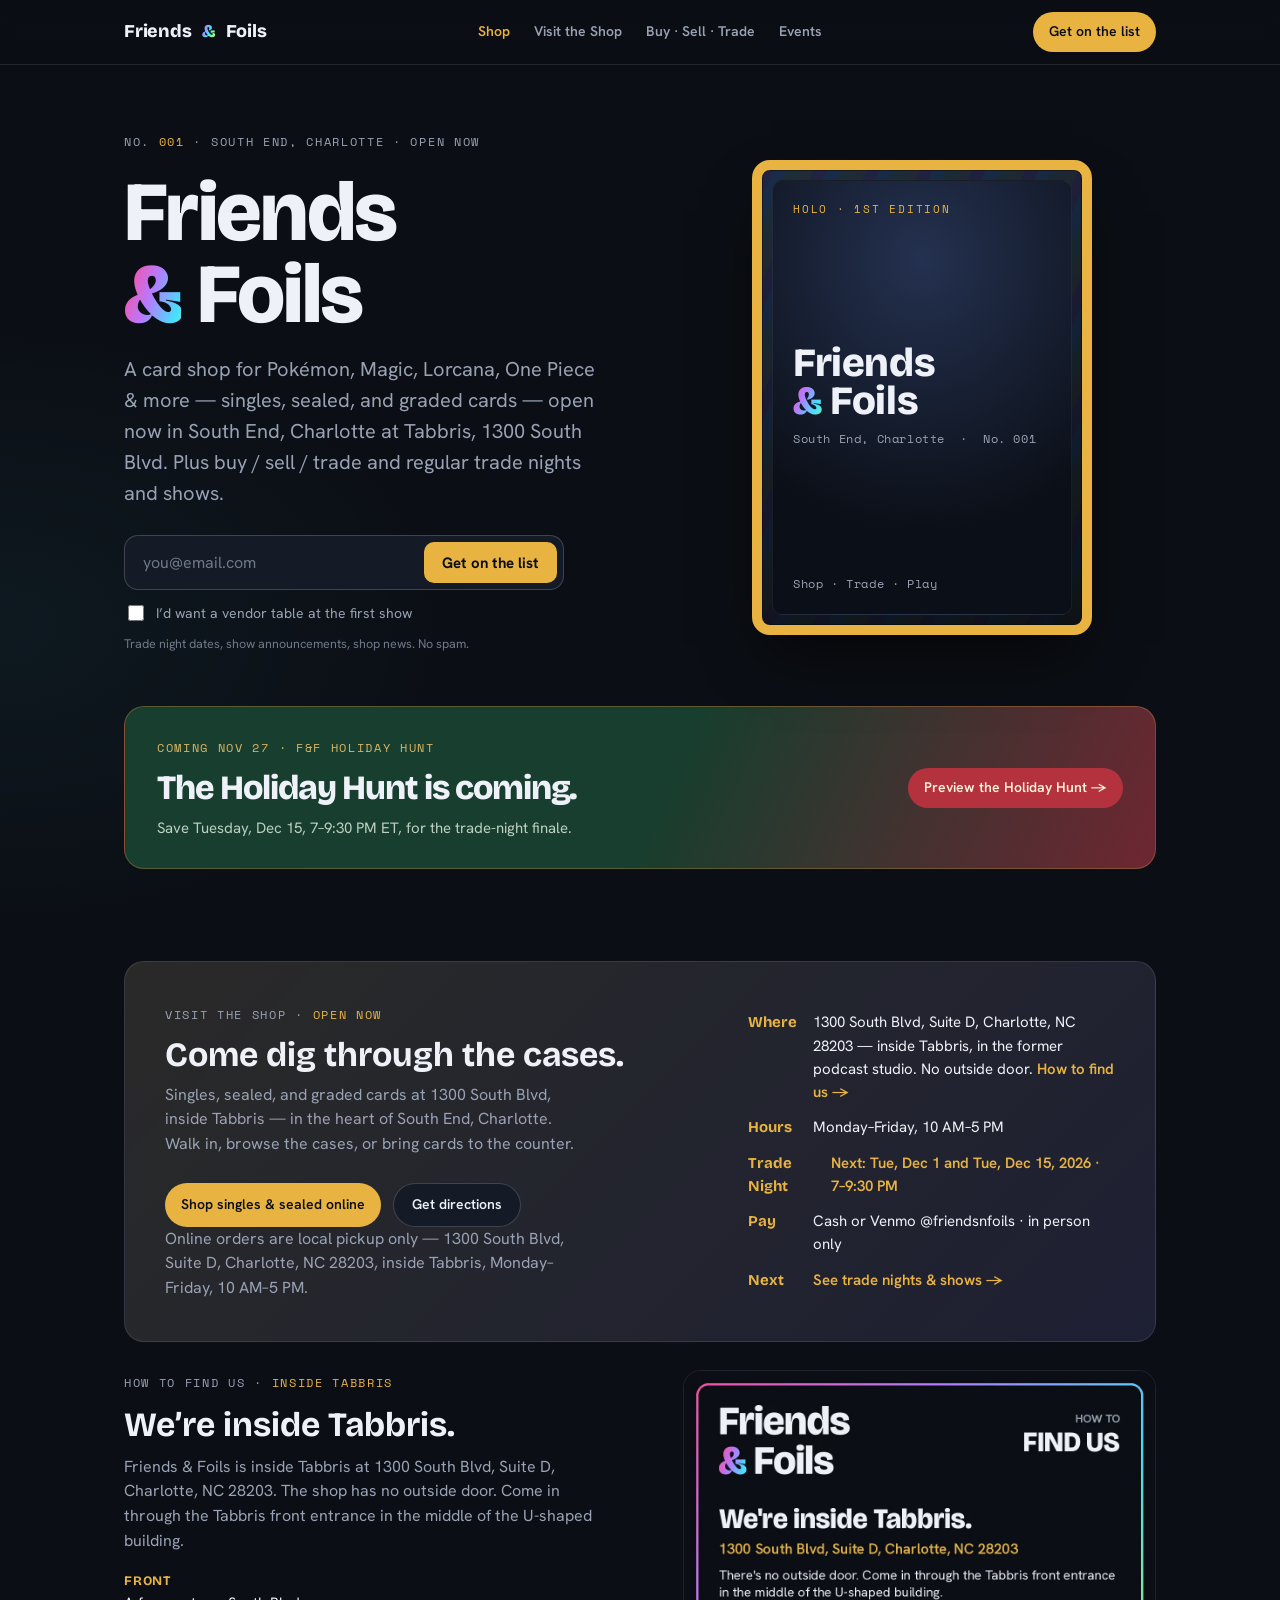
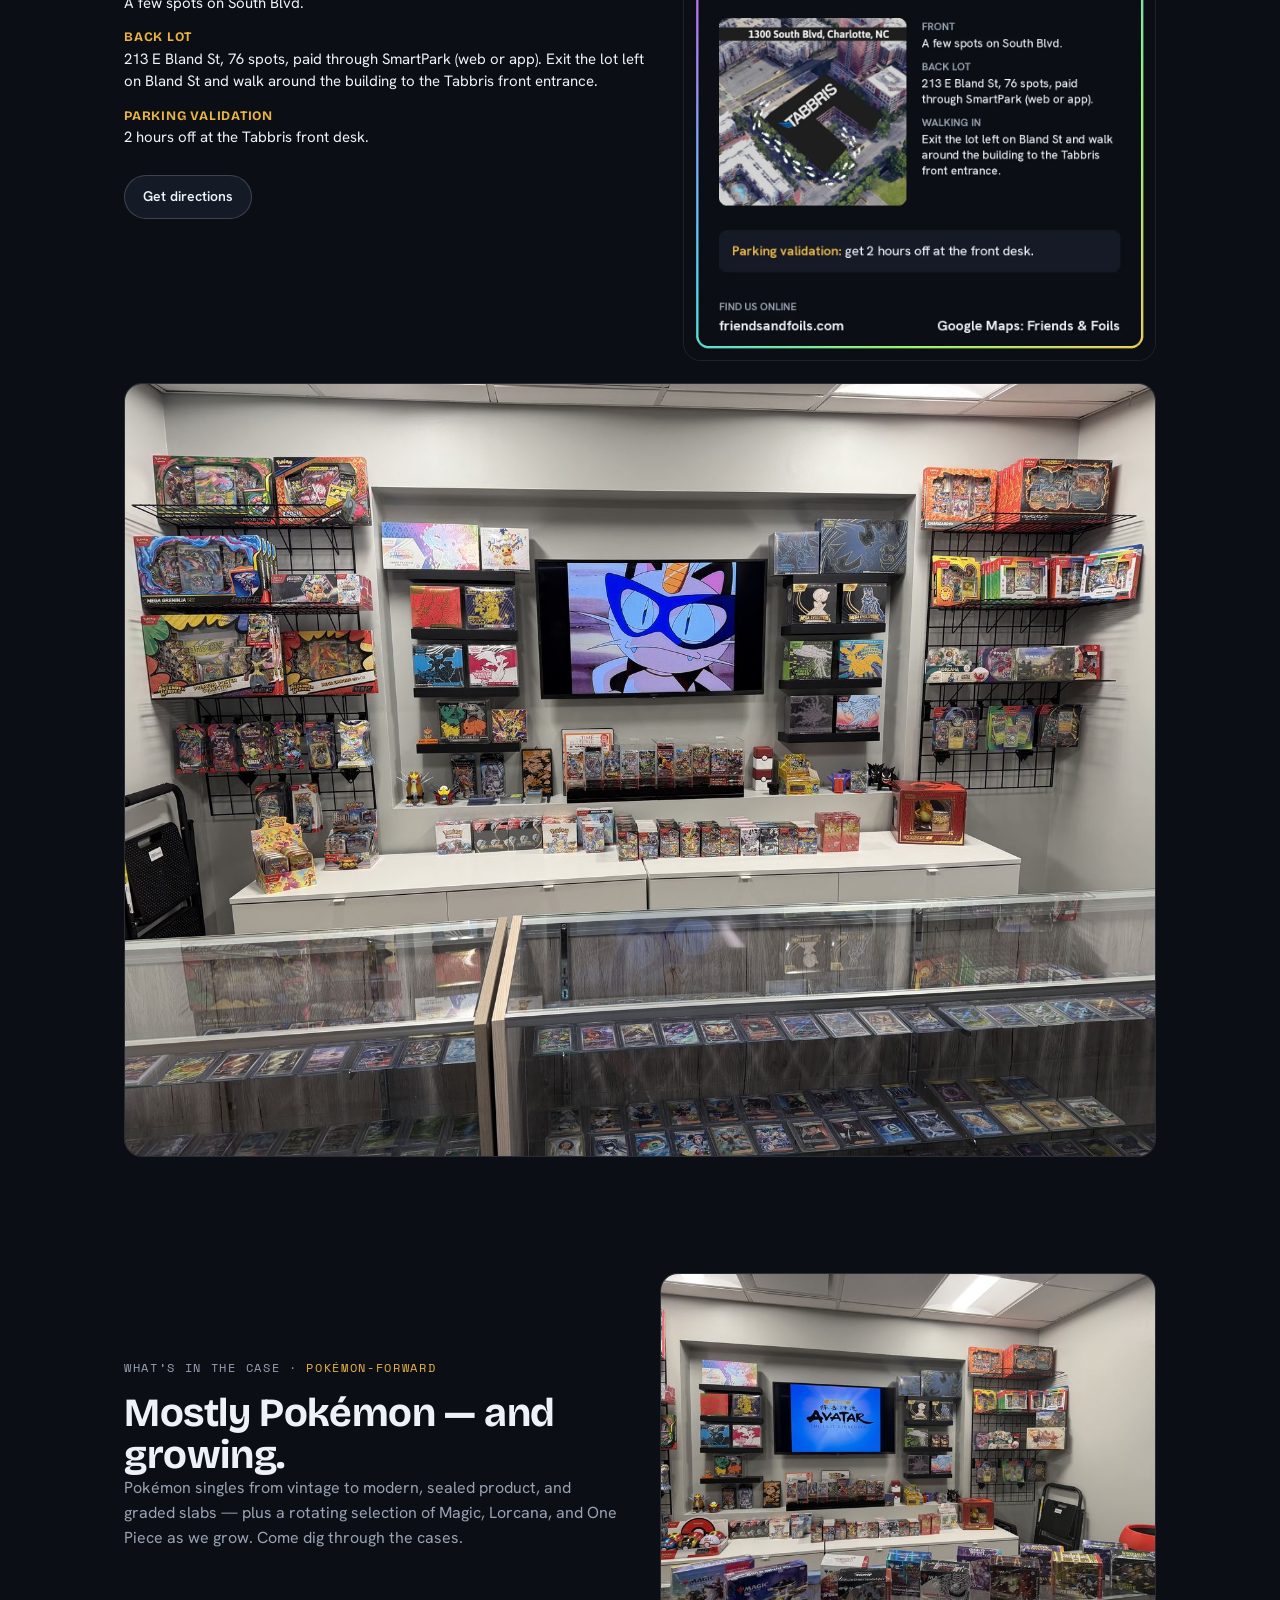
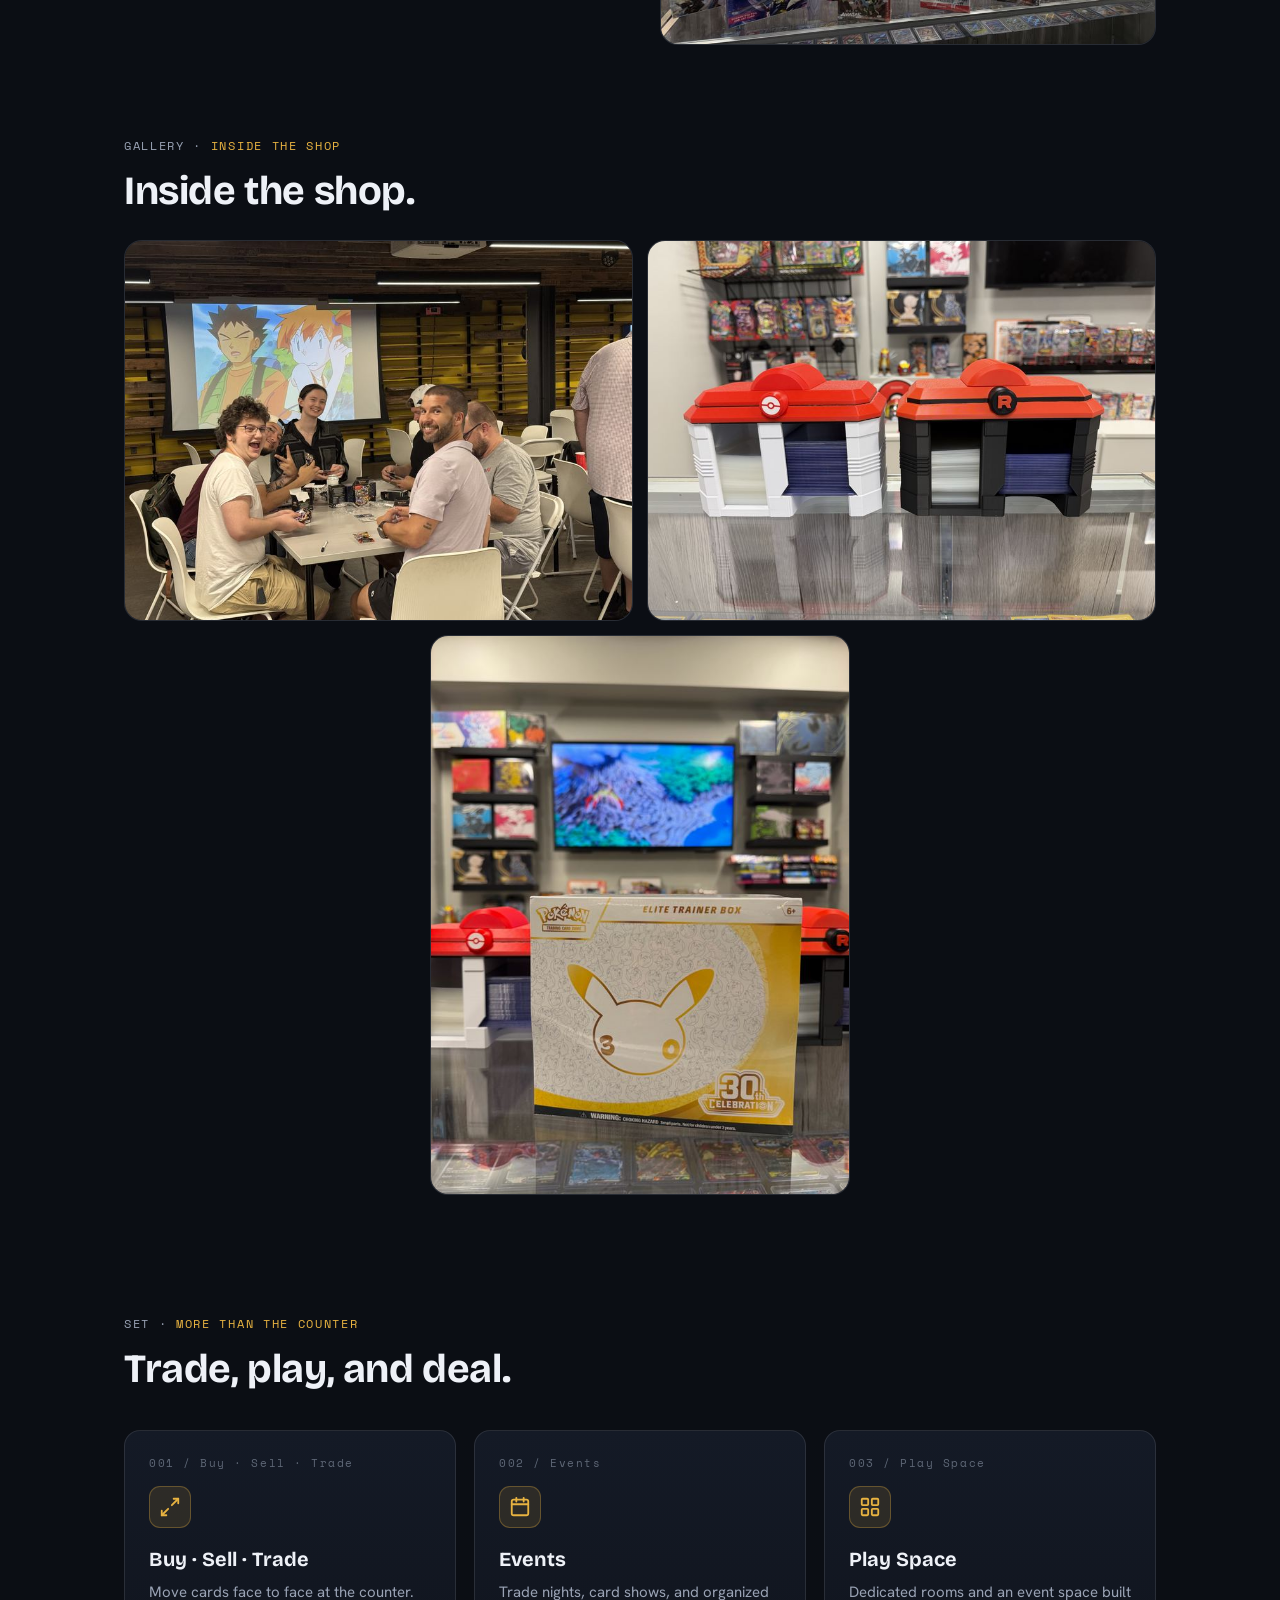
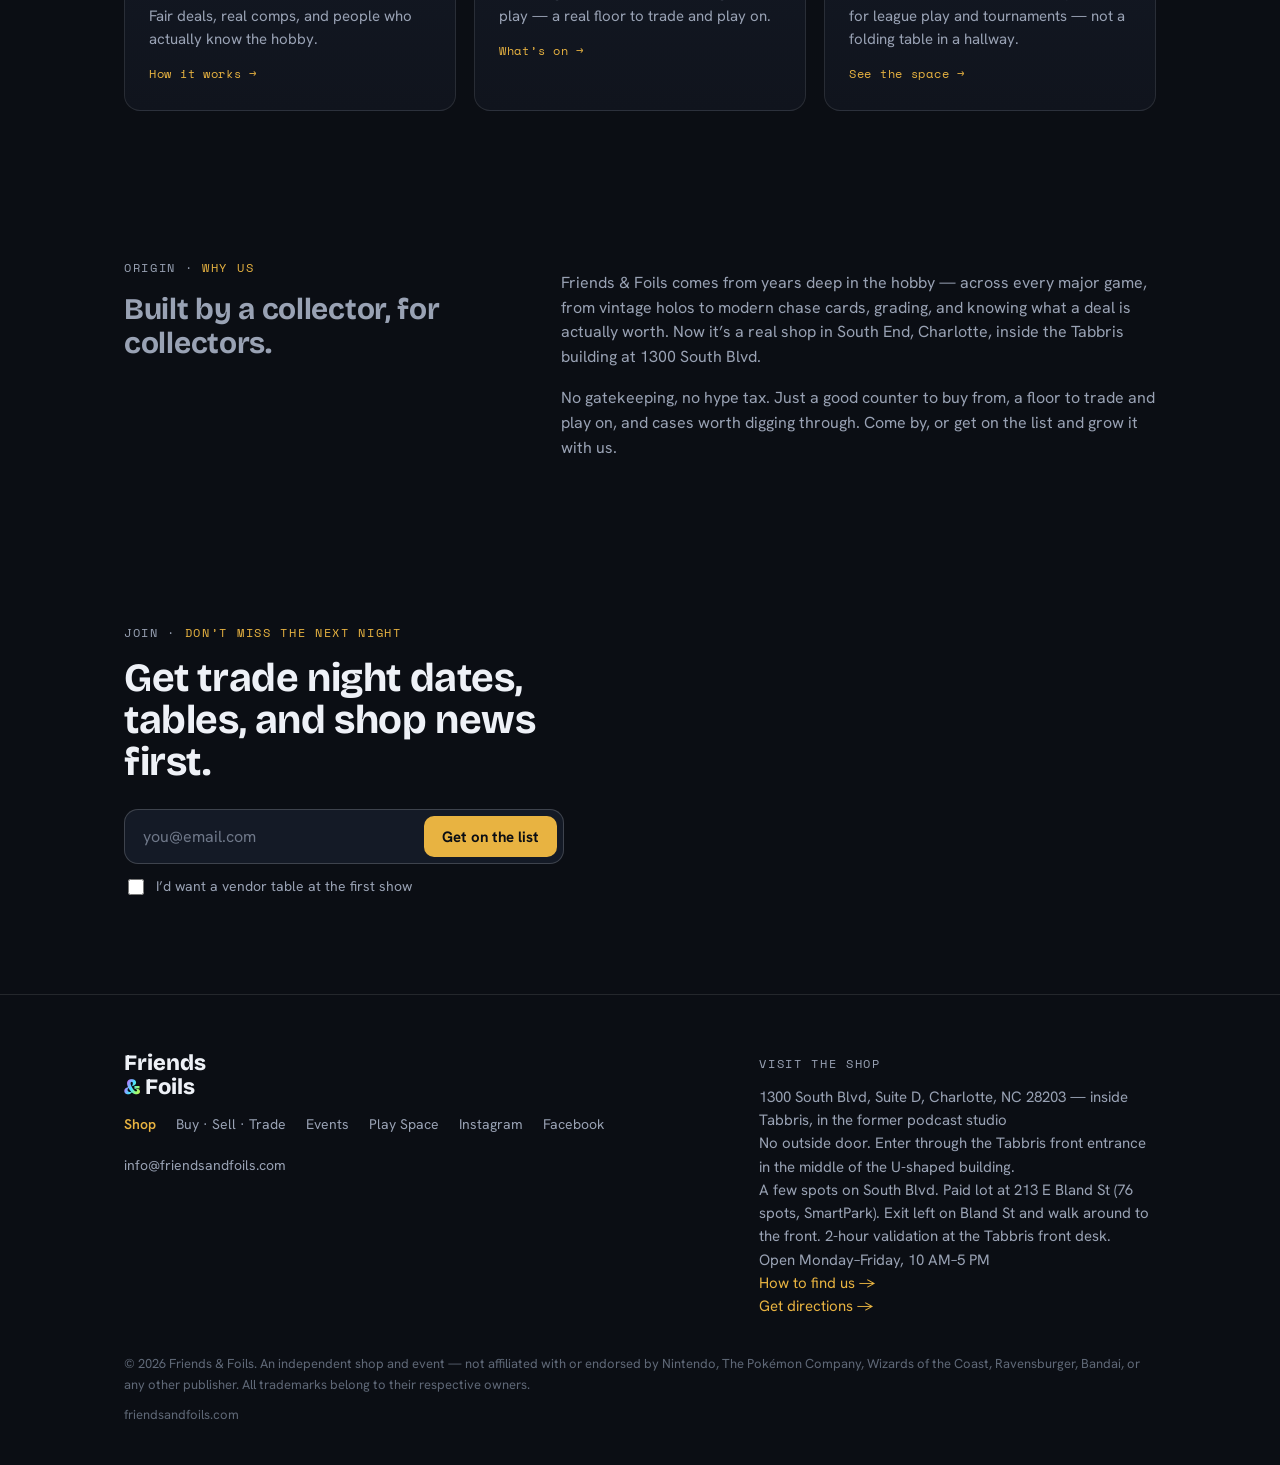
==== commit 1a2a49f9: "Cancel Nov 24 Trade Night (not Dec 1/Dec 15) Co-Authored-By: Claude Sonnet 5 <noreply@anthropic.com>" ====
--- a/index.html
+++ b/index.html
@@ -96,7 +96,7 @@
         <ul>
           <li><b>Where</b><span>1300 South Blvd, Suite D, Charlotte, NC 28203 — inside Tabbris, in the former podcast studio. No outside door. <a class="link" href="#find-us">How to find us →</a></span></li>
           <li><b>Hours</b> Monday–Friday, 10 AM–5 PM</li>
-          <li><b>Trade Night</b> <a class="link" href="/events/#trade-nights">Next: Tue, Nov 24, Tue, Dec 1 and Tue, Dec 15, 2026 · 7–9:30 PM</a></li>
+          <li><b>Trade Night</b> <a class="link" href="/events/#trade-nights">Next: Tue, Dec 1 and Tue, Dec 15, 2026 · 7–9:30 PM</a></li>
           <li><b>Pay</b> Cash or Venmo @friendsnfoils · in person only</li>
           <li><b>Next</b> <a class="link" href="/events/#trade-nights">See trade nights &amp; shows →</a></li>
         </ul>
